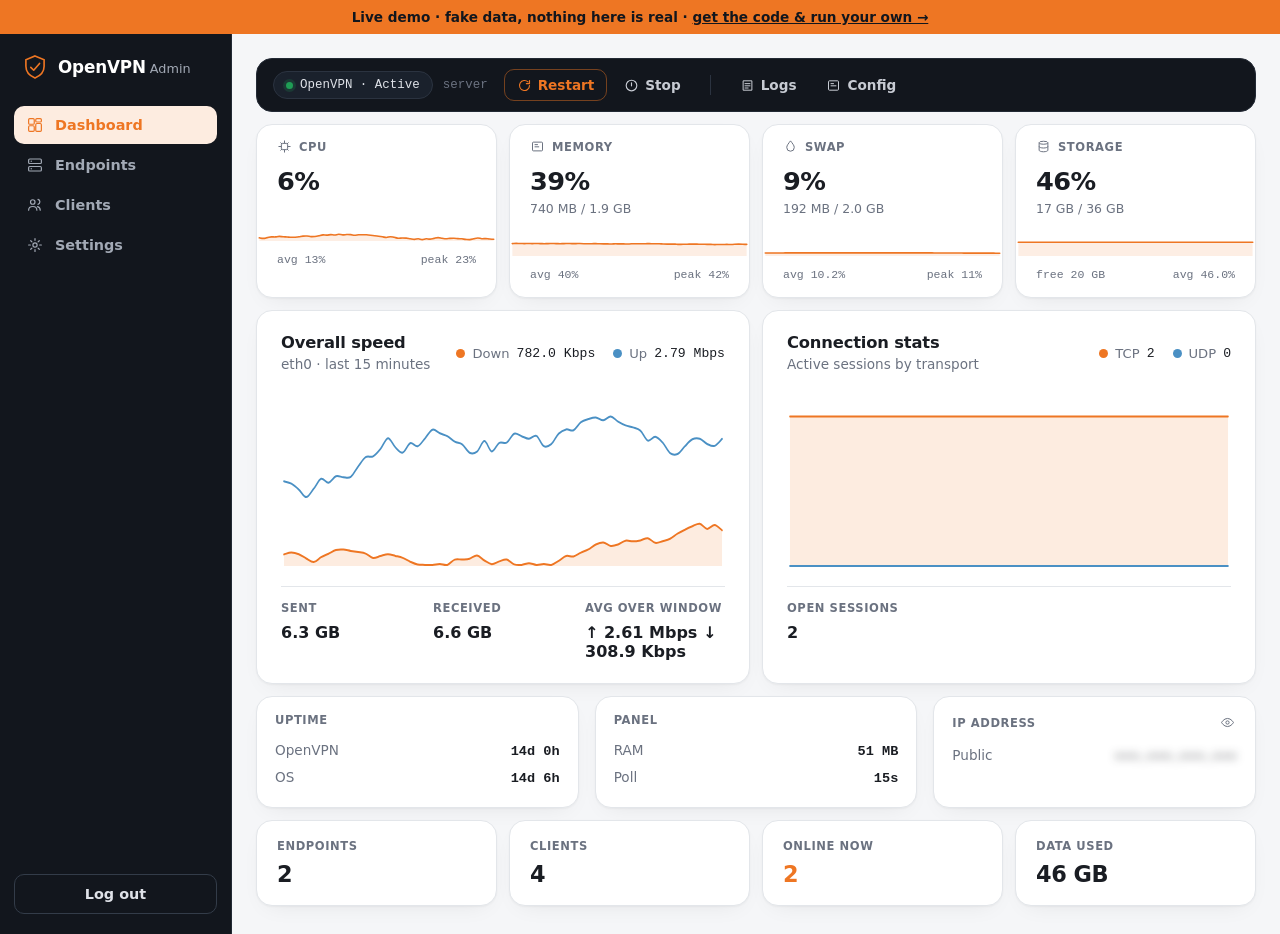
==== docs/demo/index.html @ b79c3db5 "Add Docker one-command install and a live GitHub Pages demo" ====
<!doctype html>
<html lang="en">
<head>
<meta charset="utf-8">
<meta name="viewport" content="width=device-width, initial-scale=1">
<title>OpenVPN Admin — Live Demo</title>
<link rel="icon" type="image/svg+xml" href="data:image/svg+xml,%3Csvg xmlns='http://www.w3.org/2000/svg' viewBox='0 0 40 40'%3E%3Crect width='40' height='40' rx='8' fill='%2312161d'/%3E%3Cpath d='M20 4 L33 9.5 V19 C33 27 27.5 32.8 20 36 C12.5 32.8 7 27 7 19 V9.5 Z' fill='%23ee7623'/%3E%3Cpath d='M14 20.5 L18.3 25 L27 14.5' stroke='%2312161d' stroke-width='3' stroke-linecap='round' stroke-linejoin='round' fill='none'/%3E%3C/svg%3E">
<link rel="stylesheet" href="styles.css">
<style>
  .demo-banner {
    background: #ee7623; color: #12161d; font-weight: 600; font-size: 0.85rem;
    text-align: center; padding: 9px 16px;
    font-family: ui-sans-serif, system-ui, -apple-system, "Segoe UI", Roboto, sans-serif;
  }
  .demo-banner a { color: #12161d; text-decoration: underline; }
</style>
</head>
<body>

<div class="demo-banner">
  Live demo &middot; fake data, nothing here is real &middot;
  <a href="https://github.com/CodeScaffold/openvpn-dashboard" target="_blank" rel="noopener">get the code &amp; run your own &rarr;</a>
</div>

<!-- ================= LOGIN VIEW ================= -->
<main id="login-view" class="view">
  <form id="login-form" class="login-card" autocomplete="off">
    <div class="brand brand--stacked">
      <svg class="brand-mark" width="40" height="40" viewBox="0 0 40 40" fill="none" aria-hidden="true">
        <path d="M20 3 L34 9 V19 C34 27.5 28 33.8 20 37 C12 33.8 6 27.5 6 19 V9 Z" stroke="var(--ov-orange)" stroke-width="2.5" fill="none"/>
        <path d="M13.5 20.5 L18 25 L27 14.5" stroke="var(--ov-orange)" stroke-width="2.5" stroke-linecap="round" stroke-linejoin="round" fill="none"/>
      </svg>
      <div class="brand-text">
        <span class="brand-name">OpenVPN</span><span class="brand-suffix">Admin</span>
      </div>
    </div>

    <h1 class="login-title">Sign in</h1>
    <p class="login-sub">Sign in to manage your VPN</p>

    <label class="field">
      <span class="field-label">Password</span>
      <input id="login-password" type="password" name="password" required autocomplete="current-password" autofocus>
    </label>

    <button type="submit" class="btn btn--primary btn--block" id="login-submit">
      <span class="btn-label">Sign in</span>
      <span class="spinner" hidden aria-hidden="true"></span>
    </button>

    <p class="form-error" id="login-error" role="alert" aria-live="polite" hidden></p>
  </form>
</main>

<!-- ================= DASHBOARD VIEW ================= -->
<div id="dashboard-view" class="view app-shell" hidden>

  <aside class="sidebar">
    <div class="brand sidebar-brand">
      <svg class="brand-mark brand-mark--sm" width="26" height="26" viewBox="0 0 40 40" fill="none" aria-hidden="true">
        <path d="M20 3 L34 9 V19 C34 27.5 28 33.8 20 37 C12 33.8 6 27.5 6 19 V9 Z" stroke="var(--ov-orange)" stroke-width="2.5" fill="none"/>
        <path d="M13.5 20.5 L18 25 L27 14.5" stroke="var(--ov-orange)" stroke-width="2.5" stroke-linecap="round" stroke-linejoin="round" fill="none"/>
      </svg>
      <div class="brand-text">
        <span class="brand-name">OpenVPN</span><span class="brand-suffix">Admin</span>
      </div>
    </div>

    <nav class="nav" aria-label="Sections">
      <a class="nav-item" href="#dashboard" data-page="dashboard" aria-current="page">
        <svg width="18" height="18" viewBox="0 0 24 24" fill="none" aria-hidden="true"><rect x="3.5" y="3.5" width="7.5" height="7.5" rx="1.5" stroke="currentColor" stroke-width="1.6"/><rect x="13" y="3.5" width="7.5" height="4.5" rx="1.5" stroke="currentColor" stroke-width="1.6"/><rect x="13" y="10" width="7.5" height="10.5" rx="1.5" stroke="currentColor" stroke-width="1.6"/><rect x="3.5" y="13" width="7.5" height="7.5" rx="1.5" stroke="currentColor" stroke-width="1.6"/></svg>
        Dashboard
      </a>
      <a class="nav-item" href="#endpoints" data-page="endpoints">
        <svg width="18" height="18" viewBox="0 0 24 24" fill="none" aria-hidden="true"><rect x="3.5" y="4" width="17" height="6" rx="1.5" stroke="currentColor" stroke-width="1.6"/><rect x="3.5" y="14" width="17" height="6" rx="1.5" stroke="currentColor" stroke-width="1.6"/><circle cx="7" cy="7" r="0.9" fill="currentColor"/><circle cx="7" cy="17" r="0.9" fill="currentColor"/></svg>
        Endpoints
      </a>
      <a class="nav-item" href="#clients" data-page="clients">
        <svg width="18" height="18" viewBox="0 0 24 24" fill="none" aria-hidden="true"><circle cx="9" cy="8" r="3" stroke="currentColor" stroke-width="1.6"/><path d="M3.5 19c0-3 2.5-5 5.5-5s5.5 2 5.5 5" stroke="currentColor" stroke-width="1.6" stroke-linecap="round"/><path d="M16 4.5c1.4.4 2.5 1.7 2.5 3.3s-1.1 2.9-2.5 3.3M19 19c0-2.5-1.6-4.3-3.7-4.9" stroke="currentColor" stroke-width="1.6" stroke-linecap="round"/></svg>
        Clients
      </a>
      <a class="nav-item" href="#settings" data-page="settings">
        <svg width="18" height="18" viewBox="0 0 24 24" fill="none" aria-hidden="true"><circle cx="12" cy="12" r="2.8" stroke="currentColor" stroke-width="1.6"/><path d="M12 3.5v2.3M12 18.2v2.3M20.5 12h-2.3M5.8 12H3.5M17.7 6.3l-1.6 1.6M7.9 16.1l-1.6 1.6M17.7 17.7l-1.6-1.6M7.9 7.9 6.3 6.3" stroke="currentColor" stroke-width="1.6" stroke-linecap="round"/></svg>
        Settings
      </a>
    </nav>

    <button class="btn btn--ghost sidebar-logout" id="logout-btn" type="button">Log out</button>
  </aside>

  <main class="content">

    <!-- ---------- DASHBOARD PAGE ---------- -->
    <section class="page" id="page-dashboard">
      <div class="action-bar">
        <div class="action-bar-status">
          <span class="status-pill" id="ovpn-status-pill"><span class="status-dot" id="ovpn-status-dot" aria-hidden="true"></span><span id="ovpn-status-text">OpenVPN</span></span>
          <span class="action-bar-version">server</span>
        </div>
        <div class="action-bar-group">
          <button class="action-btn action-btn--primary" id="btn-restart">
            <svg width="15" height="15" viewBox="0 0 24 24" fill="none" aria-hidden="true"><path d="M20 12a8 8 0 1 1-2.34-5.66" stroke="currentColor" stroke-width="1.8" stroke-linecap="round"/><path d="M20 4v5h-5" stroke="currentColor" stroke-width="1.8" stroke-linecap="round" stroke-linejoin="round"/></svg>
            Restart
          </button>
          <button class="action-btn" id="btn-stop-start">
            <svg width="15" height="15" viewBox="0 0 24 24" fill="none" aria-hidden="true"><circle cx="12" cy="12" r="8.5" stroke="currentColor" stroke-width="1.8"/><path d="M12 7.5v5" stroke="currentColor" stroke-width="1.8" stroke-linecap="round"/></svg>
            <span id="btn-stop-start-label">Stop</span>
          </button>
        </div>
        <span class="action-bar-divider"></span>
        <div class="action-bar-group">
          <button class="action-btn" id="btn-logs">
            <svg width="15" height="15" viewBox="0 0 24 24" fill="none" aria-hidden="true"><path d="M5 4.5h14v15H5z" stroke="currentColor" stroke-width="1.6"/><path d="M8 9h8M8 12.5h8M8 16h5" stroke="currentColor" stroke-width="1.6" stroke-linecap="round"/></svg>
            Logs
          </button>
          <button class="action-btn" id="btn-config">
            <svg width="15" height="15" viewBox="0 0 24 24" fill="none" aria-hidden="true"><rect x="4" y="4.5" width="16" height="15" rx="1.5" stroke="currentColor" stroke-width="1.6"/><path d="M8 9h4M8 12.5h8" stroke="currentColor" stroke-width="1.6" stroke-linecap="round"/></svg>
            Config
          </button>
        </div>
      </div>

      <div class="health-banner" id="health-banner" hidden>
        <span class="health-mark" aria-hidden="true"></span>
        <span id="health-text"></span>
      </div>

      <div class="vital-grid">
        <div class="vital-tile">
          <div class="vital-head">
            <svg width="15" height="15" viewBox="0 0 24 24" fill="none" aria-hidden="true"><rect x="7" y="7" width="10" height="10" rx="1.5" stroke="currentColor" stroke-width="1.6"/><path d="M12 3v3M12 18v3M3 12h3M18 12h3M6 6l1.8 1.8M16.2 16.2 18 18M18 6l-1.8 1.8M7.8 16.2 6 18" stroke="currentColor" stroke-width="1.6" stroke-linecap="round"/></svg>
            <span class="vital-label">CPU</span>
          </div>
          <span class="vital-value" id="m-cpu">&mdash;</span>
          <span class="vital-detail" id="m-cpu-detail">&nbsp;</span>
          <div class="vital-spark" id="spark-cpu"></div>
          <div class="vital-foot"><span id="m-cpu-avg">avg &mdash;</span><span id="m-cpu-peak">peak &mdash;</span></div>
        </div>
        <div class="vital-tile">
          <div class="vital-head">
            <svg width="15" height="15" viewBox="0 0 24 24" fill="none" aria-hidden="true"><rect x="4" y="5" width="16" height="14" rx="1.5" stroke="currentColor" stroke-width="1.6"/><path d="M8 9h4M8 12.5h6" stroke="currentColor" stroke-width="1.6" stroke-linecap="round"/></svg>
            <span class="vital-label">Memory</span>
          </div>
          <span class="vital-value" id="m-mem">&mdash;</span>
          <span class="vital-detail" id="m-mem-detail">&nbsp;</span>
          <div class="vital-spark" id="spark-mem"></div>
          <div class="vital-foot"><span id="m-mem-avg">avg &mdash;</span><span id="m-mem-peak">peak &mdash;</span></div>
        </div>
        <div class="vital-tile">
          <div class="vital-head">
            <svg width="15" height="15" viewBox="0 0 24 24" fill="none" aria-hidden="true"><path d="M12 3c3 4 6 7.2 6 10.5A6 6 0 1 1 6 13.5C6 10.2 9 7 12 3Z" stroke="currentColor" stroke-width="1.6"/></svg>
            <span class="vital-label">Swap</span>
          </div>
          <span class="vital-value" id="m-swap">&mdash;</span>
          <span class="vital-detail" id="m-swap-detail">&nbsp;</span>
          <div class="vital-spark" id="spark-swap"></div>
          <div class="vital-foot"><span id="m-swap-avg">avg &mdash;</span><span id="m-swap-peak">peak &mdash;</span></div>
        </div>
        <div class="vital-tile">
          <div class="vital-head">
            <svg width="15" height="15" viewBox="0 0 24 24" fill="none" aria-hidden="true"><ellipse cx="12" cy="6" rx="7" ry="2.4" stroke="currentColor" stroke-width="1.6"/><path d="M5 6v12c0 1.3 3.1 2.4 7 2.4s7-1.1 7-2.4V6" stroke="currentColor" stroke-width="1.6"/><path d="M5 12c0 1.3 3.1 2.4 7 2.4s7-1.1 7-2.4" stroke="currentColor" stroke-width="1.6"/></svg>
            <span class="vital-label">Storage</span>
          </div>
          <span class="vital-value" id="m-disk">&mdash;</span>
          <span class="vital-detail" id="m-disk-detail">&nbsp;</span>
          <div class="vital-spark" id="spark-disk"></div>
          <div class="vital-foot"><span id="m-disk-free">free &mdash;</span><span id="m-disk-avg">avg &mdash;</span></div>
        </div>
      </div>

      <div class="chart-row">
        <section class="panel">
          <div class="panel-head panel-head--row">
            <div>
              <h2>Overall speed</h2>
              <p class="panel-sub">eth0 &middot; last 15 minutes</p>
            </div>
            <div class="chart-legend">
              <span class="legend-item"><span class="legend-swatch legend-swatch--rx"></span>Down <b id="chart-rx-now">&mdash;</b></span>
              <span class="legend-item"><span class="legend-swatch legend-swatch--tx"></span>Up <b id="chart-tx-now">&mdash;</b></span>
            </div>
          </div>
          <div id="throughput-chart" class="chart"></div>
          <div class="chart-foot">
            <div><span class="tile-label">Sent</span><b id="foot-sent">&mdash;</b></div>
            <div><span class="tile-label">Received</span><b id="foot-received">&mdash;</b></div>
            <div><span class="tile-label">Avg over window</span><b id="foot-avg-speed">&mdash;</b></div>
          </div>
        </section>

        <section class="panel">
          <div class="panel-head panel-head--row">
            <div>
              <h2>Connection stats</h2>
              <p class="panel-sub">Active sessions by transport</p>
            </div>
            <div class="chart-legend">
              <span class="legend-item"><span class="legend-swatch legend-swatch--rx"></span>TCP <b id="chart-tcp-now">&mdash;</b></span>
              <span class="legend-item"><span class="legend-swatch legend-swatch--tx"></span>UDP <b id="chart-udp-now">&mdash;</b></span>
            </div>
          </div>
          <div id="connections-chart" class="chart"></div>
          <div class="chart-foot chart-foot--single">
            <div><span class="tile-label">Open sessions</span><b id="foot-open-sessions">&mdash;</b></div>
          </div>
        </section>
      </div>

      <div class="info-strip">
        <div class="info-block">
          <span class="tile-label">Uptime</span>
          <div class="info-row"><span>OpenVPN</span><b id="info-ovpn-uptime">&mdash;</b></div>
          <div class="info-row"><span>OS</span><b id="info-os-uptime">&mdash;</b></div>
        </div>
        <div class="info-block">
          <span class="tile-label">Panel</span>
          <div class="info-row"><span>RAM</span><b id="info-panel-ram">&mdash;</b></div>
          <div class="info-row"><span>Poll</span><b>15s</b></div>
        </div>
        <div class="info-block">
          <span class="tile-label">
            IP address
            <button class="icon-toggle" id="ip-toggle" type="button" aria-label="Show/hide IP address">
              <svg width="15" height="15" viewBox="0 0 24 24" fill="none" aria-hidden="true"><path d="M2.5 12S6 5.5 12 5.5 21.5 12 21.5 12 18 18.5 12 18.5 2.5 12 2.5 12Z" stroke="currentColor" stroke-width="1.6"/><circle cx="12" cy="12" r="2.6" stroke="currentColor" stroke-width="1.6"/></svg>
            </button>
          </span>
          <div class="info-row"><span>Public</span><b id="info-ip" class="ip-blur">&bull;&bull;&bull;.&bull;&bull;&bull;.&bull;&bull;&bull;.&bull;&bull;&bull;</b></div>
        </div>
      </div>

      <div class="tile-grid tile-grid--stats">
        <div class="tile tile--stat">
          <span class="tile-label">Endpoints</span>
          <span class="tile-value" id="stat-endpoints">&mdash;</span>
        </div>
        <div class="tile tile--stat">
          <span class="tile-label">Clients</span>
          <span class="tile-value" id="stat-clients">&mdash;</span>
        </div>
        <div class="tile tile--stat">
          <span class="tile-label">Online now</span>
          <span class="tile-value stat-value--accent" id="stat-online">&mdash;</span>
        </div>
        <div class="tile tile--stat">
          <span class="tile-label">Data used</span>
          <span class="tile-value" id="stat-data">&mdash;</span>
        </div>
      </div>
    </section>

    <!-- ---------- ENDPOINTS PAGE ---------- -->
    <section class="page" id="page-endpoints" hidden>
      <div class="page-head">
        <h1>Endpoints</h1>
        <button class="btn btn--primary" id="open-create-endpoint">+ Create endpoint</button>
      </div>
      <p class="page-sub">Each endpoint is its own independent OpenVPN listener with its own port, protocol, and cipher &mdash; add one on port 443/TCP to blend in as ordinary HTTPS, or spread clients across a few for redundancy. Every client can connect through any endpoint you create.</p>

      <div class="card-grid" id="endpoints-grid"></div>
    </section>

    <!-- ---------- CLIENTS PAGE ---------- -->
    <section class="page" id="page-clients" hidden>
      <div class="page-head">
        <h1>Clients</h1>
        <button class="btn btn--primary" id="open-create-client">+ Create client</button>
      </div>
      <p class="page-sub">Each client is a separate certificate someone can install on a device. Set a connection cap, data quota, or bandwidth limit per person, and download a ready-to-import <code>.ovpn</code> profile the moment they're created.</p>

      <section class="panel">
        <div class="table-wrap">
          <table class="table" id="clients-table">
            <thead>
              <tr>
                <th scope="col">Name</th>
                <th scope="col">Status</th>
                <th scope="col">Created</th>
                <th scope="col">Expires</th>
                <th scope="col">Limits</th>
                <th scope="col" class="col-actions">Actions</th>
              </tr>
            </thead>
            <tbody id="clients-tbody"></tbody>
          </table>
          <div class="empty-state" id="clients-empty" hidden>
            <svg width="30" height="30" viewBox="0 0 24 24" fill="none" aria-hidden="true">
              <circle cx="9" cy="8" r="3" stroke="currentColor" stroke-width="1.6"/>
              <path d="M3.5 19c0-3 2.5-5 5.5-5s5.5 2 5.5 5" stroke="currentColor" stroke-width="1.6" stroke-linecap="round"/>
              <path d="M16 4.5c1.4.4 2.5 1.7 2.5 3.3s-1.1 2.9-2.5 3.3M19 19c0-2.5-1.6-4.3-3.7-4.9" stroke="currentColor" stroke-width="1.6" stroke-linecap="round"/>
            </svg>
            <span>No clients yet.</span>
          </div>
        </div>
      </section>
    </section>

    <!-- ---------- SETTINGS PAGE ---------- -->
    <section class="page" id="page-settings" hidden>
      <div class="page-head"><h1>Settings</h1></div>
      <p class="page-sub">Single shared admin account &middot; no per-user login</p>

      <div class="settings-tabs" role="tablist">
        <button class="settings-tab" data-tab="account" aria-current="page">Account</button>
        <button class="settings-tab" data-tab="security">Security</button>
        <button class="settings-tab" data-tab="notifications">Notifications</button>
        <button class="settings-tab" data-tab="clients">Clients</button>
        <button class="settings-tab" data-tab="backup">Backup</button>
        <button class="settings-tab" data-tab="advanced">Advanced</button>
      </div>

      <div class="settings-panel" id="settings-panel-account">
        <section class="panel">
          <div class="panel-head panel-head--row">
            <h2>Admin password</h2>
            <span class="panel-meta">Signs out every other session</span>
          </div>
          <form id="password-form">
            <label class="field">
              <span class="field-label">Current password</span>
              <input id="pw-current" type="password" required autocomplete="current-password">
            </label>
            <label class="field">
              <span class="field-label">New password (min. 8 characters)</span>
              <input id="pw-new" type="password" required minlength="8" autocomplete="new-password">
            </label>
            <button type="submit" class="btn btn--primary" id="password-submit">
              <span class="btn-label">Update password</span>
              <span class="spinner" hidden aria-hidden="true"></span>
            </button>
            <p class="form-error" id="password-error" role="alert" aria-live="polite" hidden></p>
          </form>
        </section>
      </div>

      <div class="settings-panel" id="settings-panel-security" hidden>
        <section class="panel">
          <div class="panel-head panel-head--row">
            <h2>Idle timeout &amp; lockout</h2>
            <span class="panel-meta">Applies to the login form</span>
          </div>
          <form id="security-form">
            <label class="field">
              <span class="field-label">Idle session timeout (minutes) &mdash; 0 = never</span>
              <input id="sec-timeout" type="number" min="0" max="10080" value="0">
            </label>
            <div class="field-row">
              <label class="field">
                <span class="field-label">Lockout after (attempts)</span>
                <input id="sec-lockout-attempts" type="number" min="2" max="20" value="5">
              </label>
              <label class="field">
                <span class="field-label">Lockout for (seconds)</span>
                <input id="sec-lockout-seconds" type="number" min="30" max="86400" value="300">
              </label>
            </div>
            <button type="submit" class="btn btn--primary" id="security-submit">
              <span class="btn-label">Save</span>
              <span class="spinner" hidden aria-hidden="true"></span>
            </button>
            <p class="form-error" id="security-error" role="alert" aria-live="polite" hidden></p>
          </form>
        </section>

        <section class="panel">
          <div class="panel-head panel-head--row">
            <h2>Where you're signed in</h2>
            <span class="panel-meta">Same admin password, other browsers</span>
          </div>
          <p class="panel-sub" style="margin-bottom:14px">This tab keeps its session. Every other browser or device currently signed in with this password is immediately signed out.</p>
          <button type="button" class="btn btn--ghost" id="logout-others-btn">
            <span class="btn-label">Sign out everywhere else</span>
            <span class="spinner" hidden aria-hidden="true"></span>
          </button>
        </section>
      </div>

      <div class="settings-panel" id="settings-panel-notifications" hidden>
        <section class="panel">
          <div class="panel-head panel-head--row">
            <h2>Notifications</h2>
            <span class="panel-meta">Quota hits, connection kills, endpoint up/down, restarts</span>
          </div>
          <form id="notify-form">
            <label class="switch-row">
              <span class="field-label">Generic webhook</span>
              <span class="switch"><input id="notify-webhook-enabled" type="checkbox"><span class="switch-track"></span></span>
            </label>
            <label class="field">
              <span class="field-label">Webhook URL</span>
              <input id="notify-webhook-url" type="text" placeholder="https://example.com/hook">
            </label>
            <label class="switch-row">
              <span class="field-label">Telegram bot</span>
              <span class="switch"><input id="notify-telegram-enabled" type="checkbox"><span class="switch-track"></span></span>
            </label>
            <div class="field-row">
              <label class="field">
                <span class="field-label">Bot token</span>
                <input id="notify-telegram-token" type="text" placeholder="123456:AA...">
              </label>
              <label class="field">
                <span class="field-label">Chat ID</span>
                <input id="notify-telegram-chat" type="text" placeholder="123456789">
              </label>
            </div>
            <div class="dialog-actions" style="justify-content:flex-start">
              <button type="submit" class="btn btn--primary" id="notify-submit">
                <span class="btn-label">Save</span>
                <span class="spinner" hidden aria-hidden="true"></span>
              </button>
              <button type="button" class="btn btn--ghost" id="notify-test">
                <span class="btn-label">Send test</span>
                <span class="spinner" hidden aria-hidden="true"></span>
              </button>
            </div>
            <p class="form-error" id="notify-error" role="alert" aria-live="polite" hidden></p>
          </form>
        </section>
      </div>

      <div class="settings-panel" id="settings-panel-clients" hidden>
        <section class="panel">
          <div class="panel-head panel-head--row">
            <h2>New-client defaults</h2>
            <span class="panel-meta">Pre-fills the "New client" form only</span>
          </div>
          <form id="defaults-form">
            <label class="field">
              <span class="field-label">Max simultaneous connections</span>
              <input id="def-max-conn" type="number" min="1" max="10" value="1" required>
            </label>
            <label class="field">
              <span class="field-label">Data quota (GB) &mdash; blank = unlimited</span>
              <input id="def-quota" type="number" min="0.1" step="0.1" placeholder="unlimited">
            </label>
            <label class="field">
              <span class="field-label">Bandwidth cap (Mbps) &mdash; blank = unlimited</span>
              <input id="def-bandwidth" type="number" min="0.1" step="0.1" placeholder="unlimited">
            </label>
            <label class="field">
              <span class="field-label">Certificate validity</span>
              <select id="def-validity-preset">
                <option value="30">1 month</option>
                <option value="90">3 months</option>
                <option value="180">6 months</option>
                <option value="365" selected>1 year</option>
                <option value="730">2 years</option>
                <option value="1825">5 years</option>
                <option value="custom">Until specific date&hellip;</option>
              </select>
            </label>
            <label class="field" id="def-validity-until-wrap" hidden>
              <span class="field-label">Expires on</span>
              <input id="def-validity-until" type="date">
            </label>
            <button type="submit" class="btn btn--primary" id="defaults-submit">
              <span class="btn-label">Save</span>
              <span class="spinner" hidden aria-hidden="true"></span>
            </button>
            <p class="form-error" id="defaults-error" role="alert" aria-live="polite" hidden></p>
          </form>
        </section>
      </div>

      <div class="settings-panel" id="settings-panel-backup" hidden>
        <section class="panel">
          <div class="panel-head panel-head--row">
            <h2>Download backup</h2>
            <span class="panel-meta">Contains your CA private key</span>
          </div>
          <p class="panel-sub" style="margin-bottom:14px">A single <code>.tar.gz</code>: PKI, endpoint configs, client database, and admin settings. Store it like a root credential.</p>
          <a class="btn btn--ghost" id="backup-download" href="/api/backup" download>
            <span class="btn-label">Download backup (.tar.gz)</span>
          </a>
        </section>

        <section class="panel">
          <div class="panel-head panel-head--row">
            <h2>Restore from backup</h2>
            <span class="panel-meta">Auto-snapshots the current state first</span>
          </div>
          <label class="field">
            <span class="field-label">Backup file</span>
            <input id="restore-file" type="file" accept=".tar.gz,.tgz">
          </label>
          <button type="button" class="btn btn--danger" id="restore-open">Restore&hellip;</button>
        </section>
      </div>

      <div class="settings-panel" id="settings-panel-advanced" hidden>
        <section class="panel">
          <div class="panel-head panel-head--row">
            <h2>Metrics retention</h2>
            <span class="panel-meta">~15s per sample</span>
          </div>
          <form id="retention-form">
            <label class="field">
              <span class="field-label">History length (samples)</span>
              <input id="retention-points" type="number" min="20" max="1440" value="60" required>
            </label>
            <button type="submit" class="btn btn--primary" id="retention-submit">
              <span class="btn-label">Save</span>
              <span class="spinner" hidden aria-hidden="true"></span>
            </button>
            <p class="form-error" id="retention-error" role="alert" aria-live="polite" hidden></p>
          </form>
        </section>

        <section class="panel">
          <div class="panel-head panel-head--row">
            <h2>About</h2>
          </div>
          <p class="limits-usage">
            OpenVPN Admin <span id="panel-version" class="mono-inline"></span><br>
            <a id="panel-repo-link" href="#" target="_blank" rel="noopener">Source on GitHub</a>
          </p>
        </section>
      </div>
    </section>

  </main>
</div>

<!-- Create endpoint -->
<dialog id="endpoint-dialog" class="dialog">
  <form method="dialog" class="dialog-card" id="endpoint-form">
    <h2>New endpoint</h2>
    <label class="field">
      <span class="field-label">Name</span>
      <input id="ep-name" type="text" placeholder="e.g. tcp-443" pattern="[a-z0-9-]{1,24}" title="Lowercase letters, numbers, dashes only" required>
    </label>
    <div class="field-row">
      <label class="field">
        <span class="field-label">Protocol</span>
        <select id="ep-protocol"><option value="udp">UDP</option><option value="tcp">TCP</option></select>
      </label>
      <label class="field">
        <span class="field-label">Port</span>
        <input id="ep-port" type="number" min="1" max="65535" value="1194" required>
      </label>
    </div>
    <label class="field">
      <span class="field-label">Cipher</span>
      <select id="ep-cipher">
        <option value="AES-128-GCM">AES-128-GCM</option>
        <option value="AES-256-GCM">AES-256-GCM</option>
        <option value="CHACHA20-POLY1305">CHACHA20-POLY1305</option>
      </select>
    </label>
    <div class="field-row">
      <label class="field">
        <span class="field-label">DNS 1</span>
        <input id="ep-dns1" type="text" value="1.1.1.1">
      </label>
      <label class="field">
        <span class="field-label">DNS 2</span>
        <input id="ep-dns2" type="text" value="1.0.0.1">
      </label>
    </div>
    <p class="form-error" id="endpoint-error" role="alert" aria-live="polite" hidden></p>
    <div class="dialog-actions">
      <button type="button" class="btn btn--ghost" id="endpoint-cancel">Cancel</button>
      <button type="submit" class="btn btn--primary" id="endpoint-submit">
        <span class="btn-label">Create &amp; start</span>
        <span class="spinner" hidden aria-hidden="true"></span>
      </button>
    </div>
  </form>
</dialog>

<!-- Delete endpoint confirmation -->
<dialog id="endpoint-delete-dialog" class="dialog">
  <form method="dialog" class="dialog-card">
    <h2>Delete <span id="endpoint-delete-target"></span>?</h2>
    <p class="dialog-body">Anyone currently connected through it will be dropped. This can't be undone.</p>
    <div class="dialog-actions">
      <button type="button" class="btn btn--ghost" id="endpoint-delete-cancel">Cancel</button>
      <button type="button" class="btn btn--danger" id="endpoint-delete-confirm">Delete</button>
    </div>
  </form>
</dialog>

<!-- Create client -->
<dialog id="client-dialog" class="dialog">
  <form method="dialog" class="dialog-card dialog-card--wide" id="client-form">
    <h2>New client</h2>
    <label class="field">
      <span class="field-label">Name</span>
      <input id="new-client-name" type="text" placeholder="e.g. arash-phone" pattern="[A-Za-z0-9_\-]{1,32}" title="Letters, numbers, - and _ only" required>
    </label>
    <label class="field">
      <span class="field-label">Max simultaneous connections</span>
      <input id="new-client-max-conn" type="number" min="1" max="10" value="1" required>
    </label>
    <label class="field">
      <span class="field-label">Data quota (GB) &mdash; blank = unlimited</span>
      <input id="new-client-quota" type="number" min="0.1" step="0.1" placeholder="unlimited">
    </label>
    <label class="field">
      <span class="field-label">Bandwidth cap (Mbps) &mdash; blank = unlimited</span>
      <input id="new-client-bandwidth" type="number" min="0.1" step="0.1" placeholder="unlimited">
    </label>
    <label class="field">
      <span class="field-label">Certificate validity</span>
      <select id="new-client-validity-preset">
        <option value="30">1 month</option>
        <option value="90">3 months</option>
        <option value="180">6 months</option>
        <option value="365" selected>1 year</option>
        <option value="730">2 years</option>
        <option value="1825">5 years</option>
        <option value="custom">Until specific date&hellip;</option>
      </select>
    </label>
    <label class="field" id="new-client-validity-until-wrap" hidden>
      <span class="field-label">Expires on</span>
      <input id="new-client-validity-until" type="date">
    </label>
    <p class="form-error" id="client-error" role="alert" aria-live="polite" hidden></p>
    <div class="dialog-actions">
      <button type="button" class="btn btn--ghost" id="client-cancel">Cancel</button>
      <button type="submit" class="btn btn--primary" id="client-submit">
        <span class="btn-label">Create &amp; download config</span>
        <span class="spinner" hidden aria-hidden="true"></span>
      </button>
    </div>
  </form>
</dialog>

<!-- Revoke confirmation -->
<dialog id="revoke-dialog" class="dialog">
  <form method="dialog" class="dialog-card">
    <h2>Revoke <span id="revoke-target"></span>?</h2>
    <p class="dialog-body">This immediately invalidates their <code>.ovpn</code> profile. This can't be undone.</p>
    <div class="dialog-actions">
      <button type="button" class="btn btn--ghost" id="revoke-cancel">Cancel</button>
      <button type="button" class="btn btn--danger" id="revoke-confirm">
        <span class="btn-label">Revoke</span>
        <span class="spinner" hidden aria-hidden="true"></span>
      </button>
    </div>
  </form>
</dialog>

<!-- Limits editor -->
<dialog id="limits-dialog" class="dialog">
  <form method="dialog" class="dialog-card dialog-card--wide" id="limits-form">
    <h2>Limits for <span id="limits-target"></span></h2>
    <label class="field">
      <span class="field-label">Max simultaneous connections</span>
      <input id="limits-max-connections" type="number" min="1" max="10" value="1" required>
    </label>
    <label class="field">
      <span class="field-label">Data quota (GB) &mdash; blank = unlimited</span>
      <input id="limits-quota" type="number" min="0.1" step="0.1" placeholder="unlimited">
    </label>
    <label class="field">
      <span class="field-label">Bandwidth cap (Mbps) &mdash; blank = unlimited</span>
      <input id="limits-bandwidth" type="number" min="0.1" step="0.1" placeholder="unlimited">
    </label>
    <p class="limits-usage" id="limits-usage"></p>
    <p class="form-error" id="limits-error" role="alert" aria-live="polite" hidden></p>

    <div class="panel-divider"></div>
    <p class="limits-usage" id="limits-expiry"></p>
    <label class="field">
      <span class="field-label">Renew for</span>
      <select id="limits-validity-preset">
        <option value="30">1 month</option>
        <option value="90">3 months</option>
        <option value="180">6 months</option>
        <option value="365" selected>1 year</option>
        <option value="730">2 years</option>
        <option value="1825">5 years</option>
        <option value="custom">Until specific date&hellip;</option>
      </select>
    </label>
    <label class="field" id="limits-validity-until-wrap" hidden>
      <span class="field-label">Expires on</span>
      <input id="limits-validity-until" type="date">
    </label>
    <button type="button" class="btn btn--ghost btn--block" id="limits-renew">
      <span class="btn-label">Renew certificate</span>
      <span class="spinner" hidden aria-hidden="true"></span>
    </button>
    <p class="panel-sub" style="margin:8px 0 0">Renewing replaces the certificate &mdash; the client's current <code>.ovpn</code> file stops working immediately. Download a fresh one afterward.</p>
    <p class="form-error" id="limits-renew-error" role="alert" aria-live="polite" hidden></p>

    <div class="dialog-actions dialog-actions--split">
      <button type="button" class="btn btn--ghost" id="limits-reset-usage">Reset usage &amp; re-enable</button>
      <div class="dialog-actions">
        <button type="button" class="btn btn--ghost" id="limits-cancel">Cancel</button>
        <button type="submit" class="btn btn--primary" id="limits-submit">
          <span class="btn-label">Save</span>
          <span class="spinner" hidden aria-hidden="true"></span>
        </button>
      </div>
    </div>
  </form>
</dialog>

<!-- Download endpoint picker -->
<dialog id="download-dialog" class="dialog">
  <div class="dialog-card">
    <h2>Download config for <span id="download-target"></span></h2>
    <p class="dialog-body">Pick which endpoint this profile should connect through.</p>
    <div id="download-endpoint-list" class="download-list"></div>
    <div class="dialog-actions">
      <button type="button" class="btn btn--ghost" id="download-cancel">Cancel</button>
    </div>
  </div>
</dialog>

<!-- Logs viewer -->
<dialog id="logs-dialog" class="dialog">
  <div class="dialog-card dialog-card--xwide">
    <h2>OpenVPN logs <span class="dialog-sub">server &middot; last 200 lines</span></h2>
    <pre class="log-view" id="logs-content">Loading&hellip;</pre>
    <div class="dialog-actions">
      <button type="button" class="btn btn--ghost" id="logs-refresh">Refresh</button>
      <button type="button" class="btn btn--primary" id="logs-close">Close</button>
    </div>
  </div>
</dialog>

<!-- Config viewer -->
<dialog id="config-dialog" class="dialog">
  <div class="dialog-card dialog-card--xwide">
    <h2>server.conf <span class="dialog-sub">read-only</span></h2>
    <pre class="log-view" id="config-content">Loading&hellip;</pre>
    <div class="dialog-actions">
      <button type="button" class="btn btn--primary" id="config-close">Close</button>
    </div>
  </div>
</dialog>

<!-- Restore confirmation -->
<dialog id="restore-dialog" class="dialog">
  <form method="dialog" class="dialog-card" id="restore-form">
    <h2>Restore from backup?</h2>
    <p class="dialog-body">This overwrites the live PKI, endpoint configs, client database and admin settings, then restarts the panel. A safety snapshot of the current state is taken automatically first. Type <strong>RESTORE</strong> to confirm.</p>
    <label class="field">
      <span class="field-label">Confirmation</span>
      <input id="restore-confirm-text" type="text" autocomplete="off" required>
    </label>
    <p class="form-error" id="restore-error" role="alert" aria-live="polite" hidden></p>
    <div class="dialog-actions">
      <button type="button" class="btn btn--ghost" id="restore-cancel">Cancel</button>
      <button type="submit" class="btn btn--danger" id="restore-submit">
        <span class="btn-label">Restore &amp; restart</span>
        <span class="spinner" hidden aria-hidden="true"></span>
      </button>
    </div>
  </form>
</dialog>

<div class="toast" id="toast" role="status" aria-live="polite" hidden></div>

<script src="demo-data.js"></script>
<script src="app.js"></script>
</body>
</html>
---- docs/demo/styles.css ----
/* ============ Tokens ============ */
:root {
  --ov-orange: #ee7623;
  --ov-orange-hover: #d6661a;
  --ov-orange-tint: #fdece0;
  --ov-navy: #12161d;
  --ov-navy-2: #1a212c;

  --surface: #f5f6f8;
  --surface-card: #ffffff;
  --border: #e3e6ea;
  --text: #1a1d23;
  --text-muted: #6b7280;
  --danger: #d0402b;
  --danger-hover: #b6351f;
  --success: #1f9d55;

  --radius-sm: 10px;
  --radius-md: 14px;
  --radius-lg: 16px;
  --shadow-card: 0 1px 2px rgba(16, 20, 26, 0.04), 0 8px 24px -12px rgba(16, 20, 26, 0.10);
  --shadow-pop: 0 12px 32px -8px rgba(16, 20, 26, 0.28);
  --shadow-card-hover: 0 2px 4px rgba(16, 20, 26, 0.06), 0 14px 32px -12px rgba(16, 20, 26, 0.16);

  --font: ui-sans-serif, system-ui, -apple-system, "Segoe UI", Roboto, "Helvetica Neue", Arial, sans-serif;
  --mono: ui-monospace, "SF Mono", "Cascadia Code", Consolas, monospace;

  --ease-emph: cubic-bezier(0.2, 0, 0, 1);
}

@media (prefers-color-scheme: dark) {
  :root {
    --surface: #0a0c10;
    --surface-card: #12151b;
    --border: rgba(255, 255, 255, 0.04);
    --text: #e7e9ed;
    --text-muted: #8b93a1;
    --ov-orange-tint: rgba(238, 118, 35, 0.14);
    --shadow-card: 0 1px 2px rgba(0, 0, 0, 0.6), inset 0 1px 0 rgba(255, 255, 255, 0.024);
    --shadow-card-hover: 0 4px 10px rgba(0, 0, 0, 0.5), inset 0 1px 0 rgba(255, 255, 255, 0.04);
  }
}

* { box-sizing: border-box; }
html, body { height: 100%; }
body {
  margin: 0;
  font-family: var(--font);
  background: var(--surface);
  color: var(--text);
  -webkit-font-smoothing: antialiased;
}
h1, h2 { margin: 0; letter-spacing: -0.01em; }
code {
  font-family: var(--mono);
  background: var(--ov-orange-tint);
  color: var(--ov-orange-hover);
  padding: 0.1em 0.4em;
  border-radius: 4px;
  font-size: 0.9em;
}
.sr-only {
  position: absolute; width: 1px; height: 1px; padding: 0; margin: -1px;
  overflow: hidden; clip: rect(0,0,0,0); white-space: nowrap; border: 0;
}

@media (prefers-reduced-motion: reduce) {
  *, *::before, *::after { animation-duration: 0.001ms !important; transition-duration: 0.001ms !important; }
}

/* ============ Views ============ */
.view[hidden] { display: none !important; }

/* ============ Brand ============ */
.brand { display: flex; align-items: center; gap: 10px; }
.brand--stacked { flex-direction: column; gap: 12px; margin-bottom: 8px; }
.brand-mark { flex-shrink: 0; }
.brand-text { display: flex; align-items: baseline; gap: 4px; }
.brand--stacked .brand-text { flex-direction: column; align-items: center; gap: 0; }
.brand-name { font-weight: 700; font-size: 1.05rem; letter-spacing: -0.01em; }
.brand--stacked .brand-name { font-size: 1.25rem; }
.brand-suffix { font-size: 0.8rem; font-weight: 500; color: var(--text-muted); }

/* ============ Login ============ */
#login-view {
  min-height: 100vh;
  display: flex;
  align-items: center;
  justify-content: center;
  padding: 24px;
  background:
    radial-gradient(1200px 600px at 50% -10%, var(--ov-orange-tint), transparent 60%),
    var(--surface);
}
.login-card {
  width: 100%;
  max-width: 360px;
  background: var(--surface-card);
  border: 1px solid var(--border);
  border-radius: var(--radius-lg);
  box-shadow: var(--shadow-card);
  padding: 32px 28px 28px;
  display: flex;
  flex-direction: column;
  align-items: center;
  animation: rise 320ms var(--ease-emph);
}
@keyframes rise {
  from { opacity: 0; transform: translateY(8px); }
  to { opacity: 1; transform: translateY(0); }
}
.login-title { font-size: 1.15rem; margin-top: 4px; }
.login-sub { color: var(--text-muted); font-size: 0.82rem; margin: 4px 0 22px; font-family: var(--mono); }

/* ============ Fields ============ */
.field { display: flex; flex-direction: column; gap: 6px; width: 100%; margin-bottom: 18px; }
.field[hidden] { display: none; }
.field--inline { margin-bottom: 0; }
.field-row { display: grid; grid-template-columns: 1fr 1fr; gap: 14px; }
.field-label { font-size: 0.8rem; font-weight: 600; color: var(--text-muted); }
input[type="text"], input[type="password"], input[type="number"] {
  font: inherit;
  font-size: 0.95rem;
  padding: 10px 12px;
  border-radius: var(--radius-sm);
  border: 1px solid var(--border);
  background: var(--surface);
  color: var(--text);
  width: 100%;
  transition: border-color 150ms var(--ease-emph), box-shadow 150ms var(--ease-emph);
}
input::placeholder { color: var(--text-muted); }
input:focus-visible {
  outline: none;
  border-color: var(--ov-orange);
  box-shadow: 0 0 0 3px var(--ov-orange-tint);
}
select {
  font: inherit;
  font-size: 0.95rem;
  padding: 10px 12px;
  border-radius: var(--radius-sm);
  border: 1px solid var(--border);
  background: var(--surface);
  color: var(--text);
  width: 100%;
}
select:focus-visible {
  outline: none;
  border-color: var(--ov-orange);
  box-shadow: 0 0 0 3px var(--ov-orange-tint);
}

/* ============ Buttons ============ */
.btn {
  font: inherit;
  font-weight: 600;
  font-size: 0.9rem;
  border: 1px solid transparent;
  border-radius: var(--radius-sm);
  padding: 10px 16px;
  min-height: 40px;
  cursor: pointer;
  display: inline-flex;
  align-items: center;
  justify-content: center;
  gap: 8px;
  transition: background 150ms var(--ease-emph), border-color 150ms var(--ease-emph), transform 100ms var(--ease-emph);
  white-space: nowrap;
}
.btn:active { transform: translateY(1px); }
.btn:focus-visible { outline: 2px solid var(--ov-orange); outline-offset: 2px; }
.btn--block { width: 100%; }
.btn--primary { background: var(--ov-orange); color: #fff; }
.btn--primary:hover { background: var(--ov-orange-hover); }
.btn--primary:disabled { opacity: 0.6; cursor: not-allowed; }
.btn--ghost { background: transparent; border-color: var(--border); color: var(--text); }
.btn--ghost:hover { background: var(--surface); border-color: var(--text-muted); }
.btn--danger { background: transparent; border-color: var(--danger); color: var(--danger); }
.btn--danger:hover { background: var(--danger); color: #fff; }
.btn--icon { padding: 7px 10px; min-height: 32px; font-size: 0.82rem; }

.spinner {
  width: 14px; height: 14px;
  border: 2px solid rgba(255,255,255,0.4);
  border-top-color: #fff;
  border-radius: 50%;
  animation: spin 700ms linear infinite;
}
.btn--ghost .spinner { border-color: var(--border); border-top-color: var(--text); }
.btn--danger .spinner { border-color: color-mix(in srgb, var(--danger) 35%, transparent); border-top-color: var(--danger); }
@keyframes spin { to { transform: rotate(360deg); } }

.form-error {
  color: var(--danger);
  font-size: 0.85rem;
  margin-top: 14px;
  text-align: center;
}

/* ============ App shell ============ */
.app-shell { display: flex; min-height: 100vh; align-items: stretch; }

.sidebar {
  width: 232px;
  flex-shrink: 0;
  background: var(--ov-navy);
  border-right: 1px solid #232a35;
  display: flex;
  flex-direction: column;
  padding: 20px 14px;
  gap: 26px;
}
.sidebar-brand { padding: 0 8px; }
.sidebar-brand .brand-name, .sidebar-brand .brand-suffix { color: #fff; }
.sidebar-brand .brand-suffix { color: #a2a9b5; }

.nav { display: flex; flex-direction: column; gap: 2px; flex: 1; }
.nav-item {
  display: flex;
  align-items: center;
  gap: 11px;
  font: inherit;
  font-size: 0.9rem;
  font-weight: 600;
  color: #a2a9b5;
  background: transparent;
  border: none;
  border-radius: var(--radius-sm);
  padding: 10px 12px;
  cursor: pointer;
  text-align: left;
  text-decoration: none;
  transition: background 150ms var(--ease-emph), color 150ms var(--ease-emph);
}
.nav-item:visited { color: inherit; }
.nav-item svg { flex-shrink: 0; }
.nav-item:hover { background: var(--ov-navy-2); color: #fff; }
.nav-item[aria-current="page"] { background: var(--ov-orange-tint); color: var(--ov-orange); }
.nav-item[aria-current="page"] svg { color: var(--ov-orange); }
.nav-item:focus-visible { outline: 2px solid var(--ov-orange); outline-offset: 2px; }

.sidebar-logout { border-color: #333c49; color: #dfe2e8; }
.sidebar-logout:hover { background: var(--ov-navy-2); border-color: #4a5568; }

.content {
  flex: 1;
  min-width: 0;
  padding: 24px;
  display: flex;
  flex-direction: column;
}
.page { display: flex; flex-direction: column; gap: 12px; width: 100%; }
.page[hidden] { display: none !important; }
.page-head { display: flex; align-items: center; justify-content: space-between; gap: 16px; }
.page-head h1 { font-size: 1.4rem; }
.page-sub { color: var(--text-muted); font-size: 0.92rem; line-height: 1.5; margin: 0; max-width: 640px; }

.status-pill {
  display: inline-flex;
  align-items: center;
  gap: 7px;
  font-family: var(--mono);
  font-size: 0.78rem;
  color: var(--text-muted);
  background: var(--surface);
  border: 1px solid var(--border);
  padding: 6px 12px;
  border-radius: 999px;
}
.status-dot {
  width: 7px; height: 7px; border-radius: 50%;
  background: var(--success);
  box-shadow: 0 0 0 3px rgba(31, 157, 85, 0.2);
}
.status-dot--off { background: var(--text-muted); box-shadow: 0 0 0 3px color-mix(in srgb, var(--text-muted) 20%, transparent); }

/* ============ Action bar ============ */
.action-bar {
  display: flex;
  align-items: center;
  gap: 16px;
  background: var(--ov-navy);
  border: 1px solid #232a35;
  border-radius: var(--radius-lg);
  padding: 10px 16px;
  flex-wrap: wrap;
}
.action-bar-status { display: flex; align-items: center; gap: 10px; }
.action-bar .status-pill { background: var(--ov-navy-2); border-color: #2b3340; color: #dfe2e8; }
.action-bar-version { font-family: var(--mono); font-size: 0.78rem; color: #6b7280; }
.action-bar-group { display: flex; align-items: center; gap: 4px; }
.action-bar-divider { width: 1px; height: 20px; background: #2b3340; }
.action-btn {
  display: inline-flex;
  align-items: center;
  gap: 6px;
  font: inherit;
  font-size: 0.85rem;
  font-weight: 600;
  color: #c7cbd3;
  background: transparent;
  border: 1px solid transparent;
  border-radius: var(--radius-sm);
  padding: 7px 12px;
  cursor: pointer;
  transition: background 150ms var(--ease-emph), color 150ms var(--ease-emph), border-color 150ms var(--ease-emph);
}
.action-btn:hover { background: var(--ov-navy-2); color: #fff; }
.action-btn:focus-visible { outline: 2px solid var(--ov-orange); outline-offset: 2px; }
.action-btn--primary { color: var(--ov-orange); border-color: color-mix(in srgb, var(--ov-orange) 45%, transparent); }
.action-btn--primary:hover { background: var(--ov-orange-tint); border-color: var(--ov-orange); color: var(--ov-orange); }
.action-btn:disabled { opacity: 0.5; cursor: not-allowed; }
@media (max-width: 760px) {
  .action-btn span:not(.sr-only), .action-btn { font-size: 0.8rem; padding: 6px 9px; }
}

/* ============ Chart footer ============ */
.chart-foot {
  display: grid;
  grid-template-columns: repeat(3, minmax(0, 1fr));
  gap: 12px;
  margin-top: 16px;
  padding-top: 14px;
  border-top: 1px solid var(--border);
}
.chart-foot--single { grid-template-columns: 1fr; }
.chart-foot b { display: block; font-size: 1rem; font-weight: 700; margin-top: 4px; font-variant-numeric: proportional-nums; }

/* ============ Log / config viewer ============ */
.dialog-card.dialog-card--xwide { width: min(720px, 92vw); }
.dialog-sub { font-size: 0.78rem; font-weight: 500; color: var(--text-muted); margin-left: 8px; }
.log-view {
  background: var(--surface);
  border: 1px solid var(--border);
  border-radius: var(--radius-sm);
  padding: 14px 16px;
  font-family: var(--mono);
  font-size: 0.78rem;
  line-height: 1.6;
  color: var(--text);
  max-height: 60vh;
  overflow: auto;
  white-space: pre-wrap;
  word-break: break-word;
  margin: 0 0 18px;
}

/* ============ Stat / metric tiles ============ */
.tile-grid {
  display: grid;
  grid-template-columns: repeat(4, minmax(0, 1fr));
  gap: 12px;
}
.tile {
  background: var(--surface-card);
  border: 1px solid var(--border);
  border-radius: var(--radius-lg);
  box-shadow: var(--shadow-card);
  padding: 18px 20px;
  transition: box-shadow 200ms var(--ease-emph), transform 200ms var(--ease-emph);
}
.tile:hover { box-shadow: var(--shadow-card-hover); transform: translateY(-1px); }
.tile-label {
  display: block;
  font-size: 0.72rem;
  font-weight: 600;
  text-transform: uppercase;
  letter-spacing: 0.05em;
  color: var(--text-muted);
  margin-bottom: 8px;
}
.tile-value {
  display: block;
  font-size: 1.6rem;
  font-weight: 700;
  letter-spacing: -0.02em;
  font-variant-numeric: proportional-nums;
}
.tile-value--sm { font-size: 1.15rem; font-family: var(--mono); font-weight: 600; }
.stat-value--accent { color: var(--ov-orange); }
.tile-bar {
  margin-top: 12px;
  height: 5px;
  border-radius: 999px;
  background: var(--surface);
  border: 1px solid var(--border);
  overflow: hidden;
}
.tile-bar-fill {
  height: 100%;
  background: var(--ov-orange);
  border-radius: inherit;
  width: 0%;
  transition: width 400ms var(--ease-emph);
}
.tile--stat .tile-value { font-size: 1.4rem; }
@media (max-width: 820px) {
  .tile-grid { grid-template-columns: repeat(2, minmax(0, 1fr)); }
}

/* ============ Health banner ============ */
.health-banner {
  display: flex;
  align-items: center;
  gap: 9px;
  font-size: 0.85rem;
  font-weight: 600;
  padding: 10px 16px;
  border-radius: var(--radius-sm);
  background: color-mix(in srgb, var(--danger) 10%, transparent);
  color: var(--danger);
  border: 1px solid color-mix(in srgb, var(--danger) 30%, transparent);
}
.health-banner[data-level="warn"] {
  background: color-mix(in srgb, #d69e2e 12%, transparent);
  color: #b7791f;
  border-color: color-mix(in srgb, #d69e2e 35%, transparent);
}
.health-mark { width: 7px; height: 7px; border-radius: 50%; background: currentColor; flex-shrink: 0; }
.health-banner[hidden] { display: none; }

/* ============ Vital tiles (with sparklines) ============ */
.vital-grid {
  display: grid;
  grid-template-columns: repeat(4, minmax(0, 1fr));
  gap: 12px;
}
.vital-tile {
  background: var(--surface-card);
  border: 1px solid var(--border);
  border-radius: var(--radius-lg);
  box-shadow: var(--shadow-card);
  padding: 0;
}
.vital-head { display: flex; align-items: center; gap: 7px; color: var(--text-muted); padding: 14px 20px 0; }
.vital-label { font-size: 0.72rem; font-weight: 600; text-transform: uppercase; letter-spacing: 0.05em; }
.vital-value {
  display: block;
  font-size: 1.6rem;
  font-weight: 700;
  letter-spacing: -0.02em;
  font-variant-numeric: proportional-nums;
  padding: 12px 20px 0;
}
.vital-detail { display: block; font-size: 0.78rem; color: var(--text-muted); padding: 5px 20px 0; }
.vital-spark { width: 100%; height: 34px; margin-top: 8px; padding: 0; }
.vital-spark svg { display: block; width: 100%; height: 100%; overflow: visible; }
.vital-foot {
  display: flex;
  justify-content: space-between;
  font-size: 0.72rem;
  color: var(--text-muted);
  font-family: var(--mono);
  padding: 10px 20px 16px;
}
@media (max-width: 820px) {
  .vital-grid { grid-template-columns: repeat(2, minmax(0, 1fr)); }
}

/* ============ Chart row ============ */
.chart-row { display: grid; grid-template-columns: 1fr 1fr; gap: 12px; }
@media (max-width: 900px) {
  .chart-row { grid-template-columns: 1fr; }
}

/* ============ Info strip ============ */
.info-strip {
  display: grid;
  grid-template-columns: repeat(3, minmax(0, 1fr));
  gap: 16px;
}
.info-block {
  background: var(--surface-card);
  border: 1px solid var(--border);
  border-radius: var(--radius-lg);
  box-shadow: var(--shadow-card);
  padding: 16px 18px;
}
.info-block .tile-label { display: flex; align-items: center; justify-content: space-between; margin-bottom: 10px; }
.info-row {
  display: flex;
  justify-content: space-between;
  align-items: baseline;
  font-size: 0.85rem;
  padding: 5px 0;
}
.info-row span { color: var(--text-muted); }
.info-row b { font-weight: 600; font-family: var(--mono); font-size: 0.85rem; }
.icon-toggle {
  background: transparent;
  border: none;
  color: var(--text-muted);
  cursor: pointer;
  padding: 2px;
  display: inline-flex;
  border-radius: 4px;
}
.icon-toggle:hover { color: var(--text); }
.icon-toggle:focus-visible { outline: 2px solid var(--ov-orange); outline-offset: 2px; }
.ip-blur { filter: blur(5px); user-select: none; transition: filter 150ms var(--ease-emph); }
.ip-blur.ip-visible { filter: none; user-select: text; }
@media (max-width: 900px) {
  .info-strip { grid-template-columns: 1fr; }
}

/* ============ Panels ============ */
.panel {
  background: var(--surface-card);
  border: 1px solid var(--border);
  border-radius: var(--radius-lg);
  box-shadow: var(--shadow-card);
  padding: 22px 24px;
}
.panel--narrow { max-width: 440px; }
.panel-head { margin-bottom: 18px; }
.panel-head--row { display: flex; align-items: center; justify-content: space-between; gap: 16px; }
.panel-head h2 { font-size: 1.02rem; }
.panel-sub { color: var(--text-muted); font-size: 0.85rem; margin: 4px 0 0; }
.panel-divider { height: 1px; background: var(--border); margin: 18px 0; }
.panel-meta { color: var(--text-muted); font-size: 0.8rem; flex-shrink: 0; white-space: nowrap; }

/* ============ Settings: tabs ============ */
.settings-tabs {
  display: flex;
  gap: 4px;
  border-bottom: 1px solid var(--border);
  overflow-x: auto;
}
.settings-tab {
  font: inherit;
  font-size: 0.9rem;
  font-weight: 600;
  color: var(--text-muted);
  background: transparent;
  border: none;
  border-bottom: 2px solid transparent;
  padding: 10px 4px;
  margin-right: 20px;
  cursor: pointer;
  white-space: nowrap;
  transition: color 150ms var(--ease-emph), border-color 150ms var(--ease-emph);
}
.settings-tab:hover { color: var(--text); }
.settings-tab[aria-current="page"] { color: var(--text); border-bottom-color: var(--ov-orange); }
.settings-tab:focus-visible { outline: 2px solid var(--ov-orange); outline-offset: 2px; }
.settings-panel { display: flex; flex-direction: column; gap: 12px; max-width: 720px; }
.settings-panel[hidden] { display: none; }
.mono-inline { font-family: var(--mono); color: var(--text-muted); font-size: 0.85rem; }

.switch-row {
  display: flex;
  align-items: center;
  justify-content: space-between;
  margin-bottom: 10px;
}
.switch { position: relative; display: inline-block; width: 38px; height: 22px; flex-shrink: 0; }
.switch input {
  position: absolute; inset: 0; margin: 0; opacity: 0; cursor: pointer; width: 100%; height: 100%;
}
.switch-track {
  position: absolute; inset: 0;
  background: var(--surface);
  border: 1px solid var(--border);
  border-radius: 999px;
  transition: background 150ms var(--ease-emph), border-color 150ms var(--ease-emph);
}
.switch-track::before {
  content: "";
  position: absolute;
  top: 2px; left: 2px;
  width: 16px; height: 16px;
  border-radius: 50%;
  background: var(--text-muted);
  transition: transform 150ms var(--ease-emph), background 150ms var(--ease-emph);
}
.switch input:checked + .switch-track { background: var(--ov-orange-tint); border-color: var(--ov-orange); }
.switch input:checked + .switch-track::before { transform: translateX(16px); background: var(--ov-orange); }
.switch input:focus-visible + .switch-track { outline: 2px solid var(--ov-orange); outline-offset: 2px; }

/* ============ Chart ============ */
.chart-legend { display: flex; gap: 18px; padding-top: 2px; }
.legend-item { display: flex; align-items: center; gap: 7px; font-size: 0.82rem; color: var(--text-muted); }
.legend-item b { color: var(--text); font-weight: 600; font-family: var(--mono); font-weight: normal; }
.legend-swatch { width: 9px; height: 9px; border-radius: 50%; display: inline-block; }
.legend-swatch--rx { background: var(--ov-orange); }
.legend-swatch--tx { background: #4a90c4; }
.chart { width: 100%; height: 180px; position: relative; }
.chart svg { display: block; width: 100%; height: 100%; overflow: visible; }
.chart-hit { fill: transparent; cursor: crosshair; }
.chart-crosshair { stroke: var(--text-muted); stroke-width: 1; stroke-dasharray: 3 3; opacity: 0; pointer-events: none; }
.chart-dot { r: 3.5; stroke: var(--surface-card); stroke-width: 1.5; opacity: 0; pointer-events: none; }
.chart-tooltip {
  position: absolute;
  top: 0; left: 0;
  transform: translate(-50%, -110%);
  background: var(--ov-navy);
  color: #fff;
  border: 1px solid #2b3340;
  border-radius: var(--radius-sm);
  padding: 8px 10px;
  font-size: 0.78rem;
  line-height: 1.5;
  white-space: nowrap;
  pointer-events: none;
  opacity: 0;
  box-shadow: var(--shadow-pop);
  transition: opacity 100ms var(--ease-emph);
  z-index: 5;
}
.chart-tooltip.visible { opacity: 1; }
.chart-tooltip-time { color: #9aa1ad; font-family: var(--mono); font-size: 0.72rem; margin-bottom: 3px; }
.chart-tooltip-row { display: flex; align-items: center; gap: 6px; }
.chart-tooltip-row + .chart-tooltip-row { margin-top: 2px; }
.chart-tooltip-swatch { width: 7px; height: 7px; border-radius: 50%; flex-shrink: 0; }
.chart-empty { color: var(--text-muted); font-size: 0.85rem; text-align: center; padding: 60px 0; }

/* ============ Card grid (endpoints) ============ */
.card-grid { display: grid; grid-template-columns: repeat(auto-fit, minmax(280px, 360px)); gap: 12px; }
.ep-card {
  background: var(--surface-card);
  border: 1px solid var(--border);
  border-radius: var(--radius-lg);
  box-shadow: var(--shadow-card);
  padding: 20px;
  display: flex;
  flex-direction: column;
  gap: 14px;
  transition: box-shadow 200ms var(--ease-emph), transform 200ms var(--ease-emph);
}
.ep-card:hover { box-shadow: var(--shadow-card-hover); transform: translateY(-1px); }
.ep-card-head { display: flex; align-items: flex-start; justify-content: space-between; gap: 10px; }
.ep-card-name { font-size: 1rem; font-weight: 700; display: flex; align-items: center; gap: 8px; }
.ep-card-meta { font-family: var(--mono); font-size: 0.82rem; color: var(--text-muted); }
.ep-card-stats { display: flex; gap: 20px; }
.ep-card-stat-label { display: block; font-size: 0.68rem; text-transform: uppercase; letter-spacing: 0.04em; color: var(--text-muted); margin-bottom: 3px; }
.ep-card-stat-value { font-weight: 700; font-size: 1.05rem; }
.ep-card-actions { margin-top: auto; display: flex; justify-content: flex-end; }

/* ============ Limits summary in table ============ */
.limits-summary { font-size: 0.83rem; color: var(--text-muted); line-height: 1.5; }
.limits-summary strong { color: var(--text); font-weight: 600; }
.badge-disabled {
  display: inline-block;
  font-size: 0.72rem;
  font-weight: 700;
  color: var(--danger);
  background: color-mix(in srgb, var(--danger) 12%, transparent);
  padding: 2px 8px;
  border-radius: 999px;
  margin-left: 6px;
}
.dialog-card.dialog-card--wide { width: min(460px, 92vw); }
.dialog-actions--split { justify-content: space-between; }
.limits-usage {
  font-size: 0.85rem;
  color: var(--text-muted);
  background: var(--surface);
  border: 1px solid var(--border);
  border-radius: var(--radius-sm);
  padding: 10px 12px;
  margin: 4px 0 18px;
}

/* ============ Table ============ */
.table-wrap { overflow-x: auto; }
.table { width: 100%; border-collapse: collapse; font-size: 0.9rem; }
.table th {
  text-align: left;
  font-size: 0.75rem;
  text-transform: uppercase;
  letter-spacing: 0.04em;
  color: var(--text-muted);
  font-weight: 600;
  padding: 0 12px 10px;
  border-bottom: 1px solid var(--border);
}
.table td { padding: 12px; border-bottom: 1px solid var(--border); vertical-align: middle; }
.table tr:last-child td { border-bottom: none; }
.table tr { animation: fadein 200ms var(--ease-emph); }
@keyframes fadein { from { opacity: 0; } to { opacity: 1; } }
.table th.col-actions, .table td.col-actions { text-align: right; }
.client-name { font-weight: 600; }
.client-name-cell { display: flex; align-items: center; gap: 8px; }
.row-actions { display: flex; gap: 8px; justify-content: flex-end; }
.created-cell, .expires-cell { color: var(--text-muted); font-family: var(--mono); font-size: 0.82rem; }
.expires-cell--soon { color: var(--danger); }

.empty-state {
  text-align: center;
  color: var(--text-muted);
  font-size: 0.88rem;
  padding: 36px 0 20px;
  display: flex;
  flex-direction: column;
  align-items: center;
  gap: 10px;
}
.empty-state svg { opacity: 0.5; }
.empty-state[hidden] { display: none; }

/* ============ Dialog ============ */
.dialog {
  border: none;
  border-radius: var(--radius-lg);
  padding: 0;
  background: transparent;
  box-shadow: none;
}
.dialog::backdrop { background: rgba(10, 12, 16, 0.55); backdrop-filter: blur(2px); }
.dialog-card {
  background: var(--surface-card);
  border: 1px solid var(--border);
  border-radius: var(--radius-lg);
  box-shadow: var(--shadow-pop);
  padding: 24px;
  width: min(380px, 90vw);
  margin: 0;
  color: var(--text);
  animation: rise 200ms var(--ease-emph);
}
.dialog-card h2 { font-size: 1.05rem; margin-bottom: 16px; color: var(--text); }
.dialog-body { color: var(--text-muted); font-size: 0.9rem; margin: -8px 0 20px; }
.dialog-actions { display: flex; justify-content: flex-end; align-items: center; gap: 10px 14px; flex-wrap: wrap; }

.download-list { display: flex; flex-direction: column; gap: 8px; margin: 4px 0 20px; }
.download-item {
  display: flex; align-items: center; justify-content: space-between;
  border: 1px solid var(--border); border-radius: var(--radius-sm);
  padding: 10px 14px; cursor: pointer; background: var(--surface);
  transition: border-color 150ms var(--ease-emph);
  font-size: 0.9rem;
}
.download-item:hover { border-color: var(--ov-orange); }
.download-item-meta { font-family: var(--mono); font-size: 0.78rem; color: var(--text-muted); }

/* ============ Toast ============ */
.toast {
  position: fixed;
  bottom: 24px;
  left: 50%;
  transform: translateX(-50%);
  background: var(--ov-navy);
  color: #fff;
  padding: 12px 18px;
  border-radius: var(--radius-md);
  font-size: 0.88rem;
  box-shadow: var(--shadow-pop);
  border-left: 3px solid var(--ov-orange);
  animation: toast-in 220ms var(--ease-emph);
  z-index: 20;
}
.toast[data-variant="error"] { border-left-color: var(--danger); }
@keyframes toast-in {
  from { opacity: 0; transform: translate(-50%, 8px); }
  to { opacity: 1; transform: translate(-50%, 0); }
}

/* ============ Responsive ============ */
@media (max-width: 820px) {
  .app-shell { flex-direction: column; }
  .sidebar {
    width: 100%;
    flex-direction: row;
    align-items: center;
    padding: 12px 16px;
    gap: 16px;
    overflow-x: auto;
  }
  .sidebar-brand { padding: 0; }
  .sidebar-brand .brand-text { display: none; }
  .nav { flex-direction: row; flex: 1; }
  .nav-item span { display: none; }
  .sidebar-logout { flex-shrink: 0; }
  .content { padding: 20px 16px 48px; }
  .field-row { grid-template-columns: 1fr; }
}
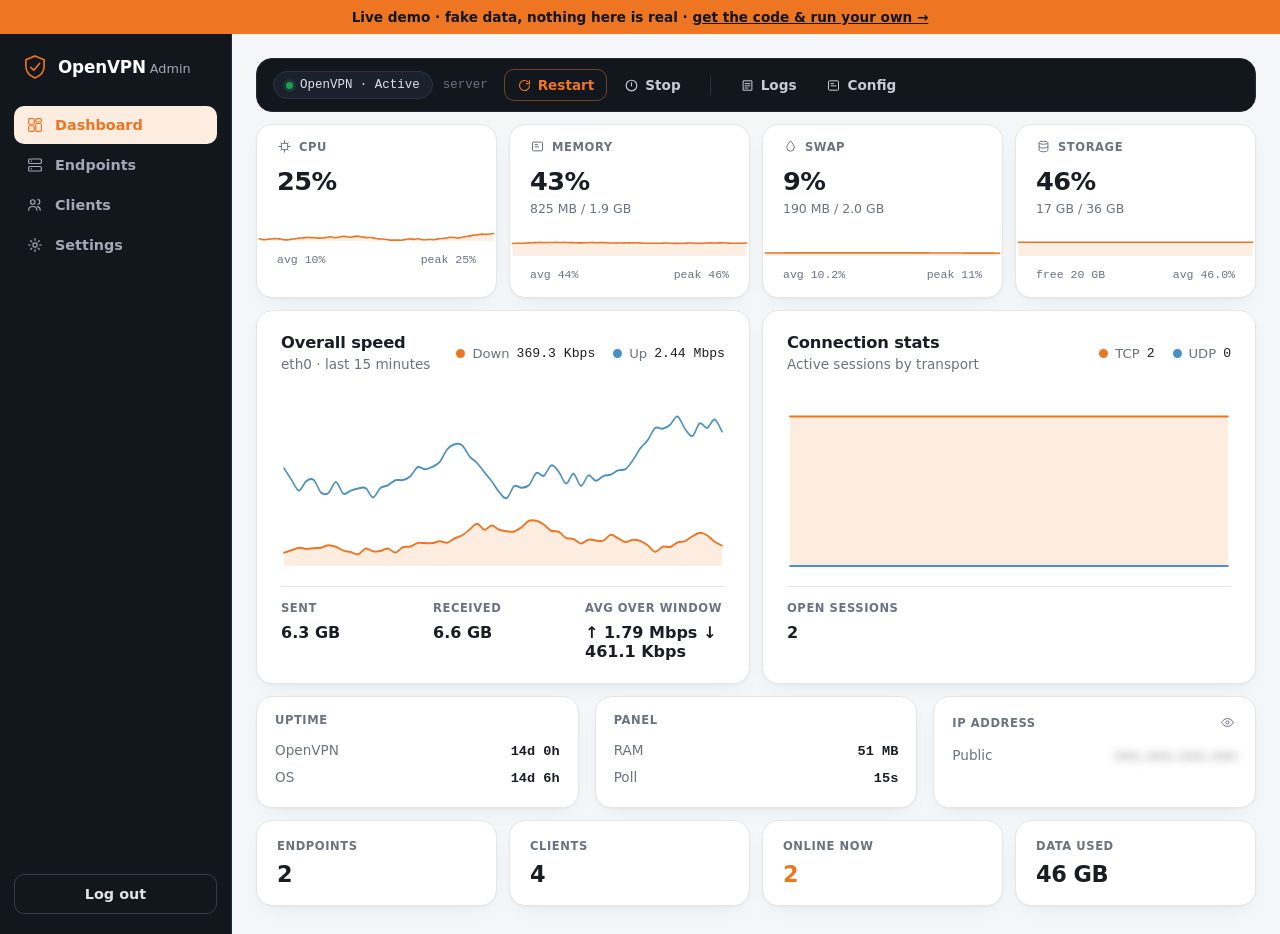
==== commit 588b406f: "Drop redundant screenshots, collapse manual install behind a details block" ====
--- a/docs/demo/index.html
+++ b/docs/demo/index.html
@@ -586,7 +586,7 @@
     <h2>New client</h2>
     <label class="field">
       <span class="field-label">Name</span>
-      <input id="new-client-name" type="text" placeholder="e.g. arash-phone" pattern="[A-Za-z0-9_\-]{1,32}" title="Letters, numbers, - and _ only" required>
+      <input id="new-client-name" type="text" placeholder="e.g. laptop-work" pattern="[A-Za-z0-9_\-]{1,32}" title="Letters, numbers, - and _ only" required>
     </label>
     <label class="field">
       <span class="field-label">Max simultaneous connections</span>
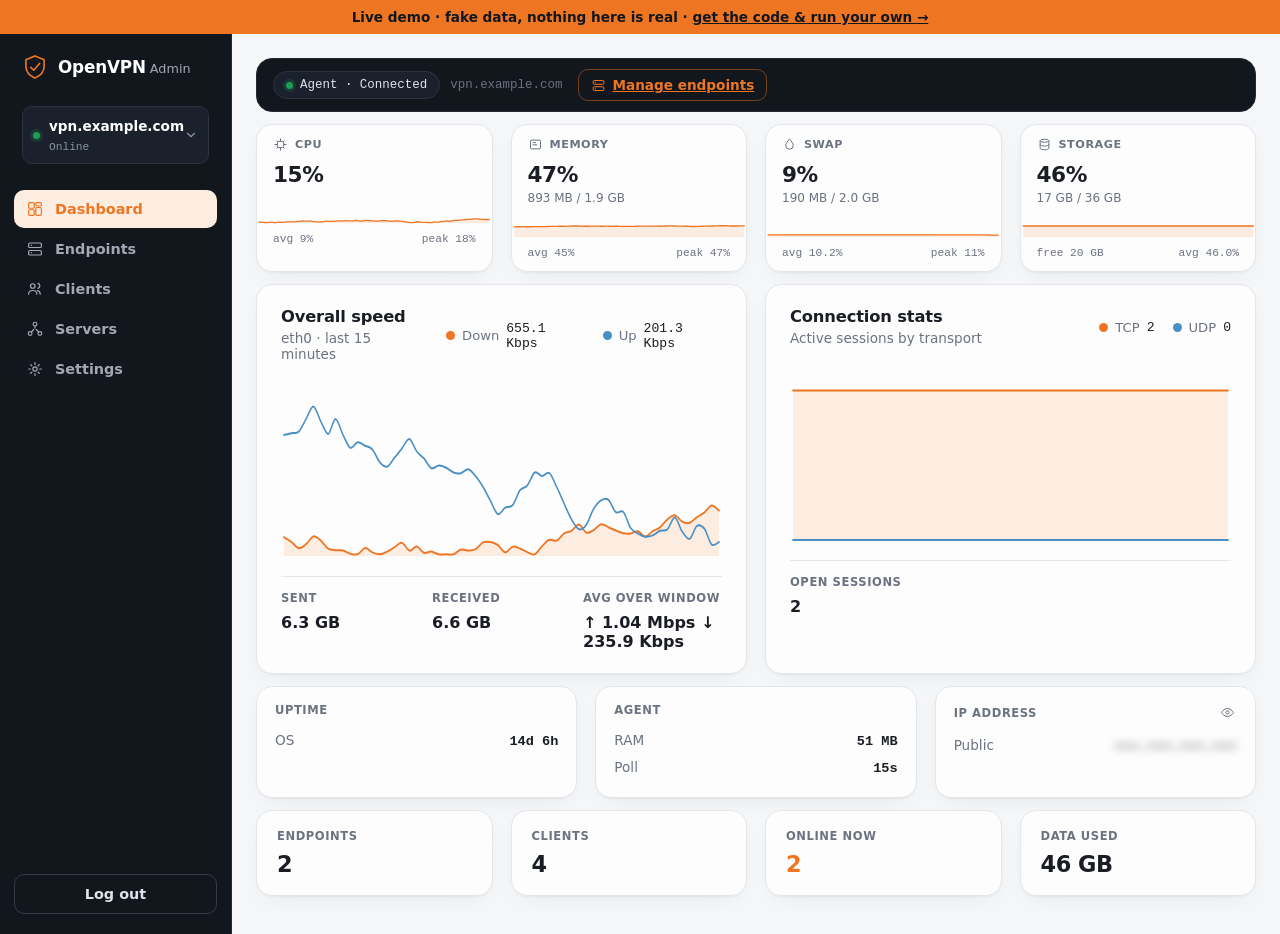
==== commit addc946f: "Multi-server rebuild: hub + agent architecture Manage any number of OpenVPN servers from one dashboa" ====
--- a/docs/demo/index.html
+++ b/docs/demo/index.html
@@ -66,6 +66,25 @@
       </div>
     </div>
 
+    <div class="server-switcher" id="server-switcher">
+      <button class="server-switcher-btn" id="server-switcher-btn" type="button" aria-haspopup="true" aria-expanded="false">
+        <span class="status-dot status-dot--off" id="switcher-status-dot" aria-hidden="true"></span>
+        <span class="server-switcher-info">
+          <span class="server-switcher-name" id="switcher-server-name">No servers yet</span>
+          <span class="server-switcher-meta" id="switcher-server-meta">&nbsp;</span>
+        </span>
+        <svg width="14" height="14" viewBox="0 0 24 24" fill="none" aria-hidden="true"><path d="M6 9l6 6 6-6" stroke="currentColor" stroke-width="2" stroke-linecap="round" stroke-linejoin="round"/></svg>
+      </button>
+      <div class="server-switcher-menu" id="server-switcher-menu" role="menu" hidden>
+        <div id="server-switcher-list"></div>
+        <div class="server-switcher-divider"></div>
+        <a class="server-switcher-manage" href="#servers" data-page="servers">
+          <svg width="15" height="15" viewBox="0 0 24 24" fill="none" aria-hidden="true"><circle cx="12" cy="5.5" r="2.5" stroke="currentColor" stroke-width="1.6"/><circle cx="5.5" cy="18" r="2.5" stroke="currentColor" stroke-width="1.6"/><circle cx="18.5" cy="18" r="2.5" stroke="currentColor" stroke-width="1.6"/><path d="M12 8v3M10.3 12.7 7.2 16M13.7 12.7l3.1 3.3" stroke="currentColor" stroke-width="1.6" stroke-linecap="round"/></svg>
+          Manage servers
+        </a>
+      </div>
+    </div>
+
     <nav class="nav" aria-label="Sections">
       <a class="nav-item" href="#dashboard" data-page="dashboard" aria-current="page">
         <svg width="18" height="18" viewBox="0 0 24 24" fill="none" aria-hidden="true"><rect x="3.5" y="3.5" width="7.5" height="7.5" rx="1.5" stroke="currentColor" stroke-width="1.6"/><rect x="13" y="3.5" width="7.5" height="4.5" rx="1.5" stroke="currentColor" stroke-width="1.6"/><rect x="13" y="10" width="7.5" height="10.5" rx="1.5" stroke="currentColor" stroke-width="1.6"/><rect x="3.5" y="13" width="7.5" height="7.5" rx="1.5" stroke="currentColor" stroke-width="1.6"/></svg>
@@ -79,6 +98,10 @@
         <svg width="18" height="18" viewBox="0 0 24 24" fill="none" aria-hidden="true"><circle cx="9" cy="8" r="3" stroke="currentColor" stroke-width="1.6"/><path d="M3.5 19c0-3 2.5-5 5.5-5s5.5 2 5.5 5" stroke="currentColor" stroke-width="1.6" stroke-linecap="round"/><path d="M16 4.5c1.4.4 2.5 1.7 2.5 3.3s-1.1 2.9-2.5 3.3M19 19c0-2.5-1.6-4.3-3.7-4.9" stroke="currentColor" stroke-width="1.6" stroke-linecap="round"/></svg>
         Clients
       </a>
+      <a class="nav-item" href="#servers" data-page="servers">
+        <svg width="18" height="18" viewBox="0 0 24 24" fill="none" aria-hidden="true"><circle cx="12" cy="5.5" r="2.5" stroke="currentColor" stroke-width="1.6"/><circle cx="5.5" cy="18" r="2.5" stroke="currentColor" stroke-width="1.6"/><circle cx="18.5" cy="18" r="2.5" stroke="currentColor" stroke-width="1.6"/><path d="M12 8v3M10.3 12.7 7.2 16M13.7 12.7l3.1 3.3" stroke="currentColor" stroke-width="1.6" stroke-linecap="round"/></svg>
+        Servers
+      </a>
       <a class="nav-item" href="#settings" data-page="settings">
         <svg width="18" height="18" viewBox="0 0 24 24" fill="none" aria-hidden="true"><circle cx="12" cy="12" r="2.8" stroke="currentColor" stroke-width="1.6"/><path d="M12 3.5v2.3M12 18.2v2.3M20.5 12h-2.3M5.8 12H3.5M17.7 6.3l-1.6 1.6M7.9 16.1l-1.6 1.6M17.7 17.7l-1.6-1.6M7.9 7.9 6.3 6.3" stroke="currentColor" stroke-width="1.6" stroke-linecap="round"/></svg>
         Settings
@@ -92,31 +115,23 @@
 
     <!-- ---------- DASHBOARD PAGE ---------- -->
     <section class="page" id="page-dashboard">
+      <div class="page-empty" id="dashboard-no-server" hidden>
+        <svg width="34" height="34" viewBox="0 0 24 24" fill="none" aria-hidden="true"><circle cx="12" cy="5.5" r="2.5" stroke="currentColor" stroke-width="1.6"/><circle cx="5.5" cy="18" r="2.5" stroke="currentColor" stroke-width="1.6"/><circle cx="18.5" cy="18" r="2.5" stroke="currentColor" stroke-width="1.6"/><path d="M12 8v3M10.3 12.7 7.2 16M13.7 12.7l3.1 3.3" stroke="currentColor" stroke-width="1.6" stroke-linecap="round"/></svg>
+        <span>No server added yet.</span>
+        <p>Add your first server to start seeing live metrics, endpoints, and clients here.</p>
+        <a class="btn btn--primary" href="#servers">Add a server</a>
+      </div>
+      <div class="page-body" id="dashboard-body">
       <div class="action-bar">
         <div class="action-bar-status">
-          <span class="status-pill" id="ovpn-status-pill"><span class="status-dot" id="ovpn-status-dot" aria-hidden="true"></span><span id="ovpn-status-text">OpenVPN</span></span>
-          <span class="action-bar-version">server</span>
+          <span class="status-pill" id="agent-status-pill"><span class="status-dot status-dot--off" id="agent-status-dot" aria-hidden="true"></span><span id="agent-status-text">Checking agent&hellip;</span></span>
+          <span class="action-bar-version" id="action-bar-server-name">&nbsp;</span>
         </div>
         <div class="action-bar-group">
-          <button class="action-btn action-btn--primary" id="btn-restart">
-            <svg width="15" height="15" viewBox="0 0 24 24" fill="none" aria-hidden="true"><path d="M20 12a8 8 0 1 1-2.34-5.66" stroke="currentColor" stroke-width="1.8" stroke-linecap="round"/><path d="M20 4v5h-5" stroke="currentColor" stroke-width="1.8" stroke-linecap="round" stroke-linejoin="round"/></svg>
-            Restart
-          </button>
-          <button class="action-btn" id="btn-stop-start">
-            <svg width="15" height="15" viewBox="0 0 24 24" fill="none" aria-hidden="true"><circle cx="12" cy="12" r="8.5" stroke="currentColor" stroke-width="1.8"/><path d="M12 7.5v5" stroke="currentColor" stroke-width="1.8" stroke-linecap="round"/></svg>
-            <span id="btn-stop-start-label">Stop</span>
-          </button>
-        </div>
-        <span class="action-bar-divider"></span>
-        <div class="action-bar-group">
-          <button class="action-btn" id="btn-logs">
-            <svg width="15" height="15" viewBox="0 0 24 24" fill="none" aria-hidden="true"><path d="M5 4.5h14v15H5z" stroke="currentColor" stroke-width="1.6"/><path d="M8 9h8M8 12.5h8M8 16h5" stroke="currentColor" stroke-width="1.6" stroke-linecap="round"/></svg>
-            Logs
-          </button>
-          <button class="action-btn" id="btn-config">
-            <svg width="15" height="15" viewBox="0 0 24 24" fill="none" aria-hidden="true"><rect x="4" y="4.5" width="16" height="15" rx="1.5" stroke="currentColor" stroke-width="1.6"/><path d="M8 9h4M8 12.5h8" stroke="currentColor" stroke-width="1.6" stroke-linecap="round"/></svg>
-            Config
-          </button>
+          <a class="action-btn action-btn--primary" href="#endpoints">
+            <svg width="15" height="15" viewBox="0 0 24 24" fill="none" aria-hidden="true"><rect x="3.5" y="4" width="17" height="6" rx="1.5" stroke="currentColor" stroke-width="1.6"/><rect x="3.5" y="14" width="17" height="6" rx="1.5" stroke="currentColor" stroke-width="1.6"/><circle cx="7" cy="7" r="0.9" fill="currentColor"/><circle cx="7" cy="17" r="0.9" fill="currentColor"/></svg>
+            Manage endpoints
+          </a>
         </div>
       </div>
 
@@ -209,12 +224,11 @@
       <div class="info-strip">
         <div class="info-block">
           <span class="tile-label">Uptime</span>
-          <div class="info-row"><span>OpenVPN</span><b id="info-ovpn-uptime">&mdash;</b></div>
           <div class="info-row"><span>OS</span><b id="info-os-uptime">&mdash;</b></div>
         </div>
         <div class="info-block">
-          <span class="tile-label">Panel</span>
-          <div class="info-row"><span>RAM</span><b id="info-panel-ram">&mdash;</b></div>
+          <span class="tile-label">Agent</span>
+          <div class="info-row"><span>RAM</span><b id="info-agent-ram">&mdash;</b></div>
           <div class="info-row"><span>Poll</span><b>15s</b></div>
         </div>
         <div class="info-block">
@@ -246,10 +260,18 @@
           <span class="tile-value" id="stat-data">&mdash;</span>
         </div>
       </div>
+      </div>
     </section>
 
     <!-- ---------- ENDPOINTS PAGE ---------- -->
     <section class="page" id="page-endpoints" hidden>
+      <div class="page-empty" id="endpoints-no-server" hidden>
+        <svg width="34" height="34" viewBox="0 0 24 24" fill="none" aria-hidden="true"><circle cx="12" cy="5.5" r="2.5" stroke="currentColor" stroke-width="1.6"/><circle cx="5.5" cy="18" r="2.5" stroke="currentColor" stroke-width="1.6"/><circle cx="18.5" cy="18" r="2.5" stroke="currentColor" stroke-width="1.6"/><path d="M12 8v3M10.3 12.7 7.2 16M13.7 12.7l3.1 3.3" stroke="currentColor" stroke-width="1.6" stroke-linecap="round"/></svg>
+        <span>No server added yet.</span>
+        <p>Add a server first, then create endpoints on it.</p>
+        <a class="btn btn--primary" href="#servers">Add a server</a>
+      </div>
+      <div class="page-body" id="endpoints-body">
       <div class="page-head">
         <h1>Endpoints</h1>
         <button class="btn btn--primary" id="open-create-endpoint">+ Create endpoint</button>
@@ -257,10 +279,18 @@
       <p class="page-sub">Each endpoint is its own independent OpenVPN listener with its own port, protocol, and cipher &mdash; add one on port 443/TCP to blend in as ordinary HTTPS, or spread clients across a few for redundancy. Every client can connect through any endpoint you create.</p>
 
       <div class="card-grid" id="endpoints-grid"></div>
+      </div>
     </section>
 
     <!-- ---------- CLIENTS PAGE ---------- -->
     <section class="page" id="page-clients" hidden>
+      <div class="page-empty" id="clients-no-server" hidden>
+        <svg width="34" height="34" viewBox="0 0 24 24" fill="none" aria-hidden="true"><circle cx="12" cy="5.5" r="2.5" stroke="currentColor" stroke-width="1.6"/><circle cx="5.5" cy="18" r="2.5" stroke="currentColor" stroke-width="1.6"/><circle cx="18.5" cy="18" r="2.5" stroke="currentColor" stroke-width="1.6"/><path d="M12 8v3M10.3 12.7 7.2 16M13.7 12.7l3.1 3.3" stroke="currentColor" stroke-width="1.6" stroke-linecap="round"/></svg>
+        <span>No server added yet.</span>
+        <p>Add a server first, then issue client certificates on it.</p>
+        <a class="btn btn--primary" href="#servers">Add a server</a>
+      </div>
+      <div class="page-body" id="clients-body">
       <div class="page-head">
         <h1>Clients</h1>
         <button class="btn btn--primary" id="open-create-client">+ Create client</button>
@@ -273,6 +303,7 @@
             <thead>
               <tr>
                 <th scope="col">Name</th>
+                <th scope="col">Team</th>
                 <th scope="col">Status</th>
                 <th scope="col">Created</th>
                 <th scope="col">Expires</th>
@@ -292,6 +323,23 @@
           </div>
         </div>
       </section>
+      </div>
+    </section>
+
+    <!-- ---------- SERVERS PAGE ---------- -->
+    <section class="page" id="page-servers" hidden>
+      <div class="page-head">
+        <h1>Servers</h1>
+        <button class="btn btn--primary" id="open-create-server">+ Add server</button>
+      </div>
+      <p class="page-sub">Each server runs its own agent with its own PKI &mdash; a client certificate issued on one server is cryptographically meaningless on another, so no one, including the people you issue certificates to, can pick which exit IP they land on. Install the agent on any box you control and add it here.</p>
+
+      <div class="server-grid" id="servers-grid"></div>
+      <div class="page-empty" id="servers-empty" hidden>
+        <svg width="34" height="34" viewBox="0 0 24 24" fill="none" aria-hidden="true"><circle cx="12" cy="5.5" r="2.5" stroke="currentColor" stroke-width="1.6"/><circle cx="5.5" cy="18" r="2.5" stroke="currentColor" stroke-width="1.6"/><circle cx="18.5" cy="18" r="2.5" stroke="currentColor" stroke-width="1.6"/><path d="M12 8v3M10.3 12.7 7.2 16M13.7 12.7l3.1 3.3" stroke="currentColor" stroke-width="1.6" stroke-linecap="round"/></svg>
+        <span>No servers yet.</span>
+        <p>Add your first server to get an install command for its agent.</p>
+      </div>
     </section>
 
     <!-- ---------- SETTINGS PAGE ---------- -->
@@ -542,11 +590,12 @@
     <label class="field">
       <span class="field-label">Cipher</span>
       <select id="ep-cipher">
+        <option value="AES-256-GCM" selected>AES-256-GCM (recommended)</option>
+        <option value="CHACHA20-POLY1305">CHACHA20-POLY1305</option>
         <option value="AES-128-GCM">AES-128-GCM</option>
-        <option value="AES-256-GCM">AES-256-GCM</option>
-        <option value="CHACHA20-POLY1305">CHACHA20-POLY1305</option>
       </select>
     </label>
+    <p class="panel-sub" style="margin:-10px 0 18px">AES-256-GCM is the strongest widely-supported option and hardware-accelerated on almost all modern CPUs. Pick CHACHA20-POLY1305 for older/ARM devices without AES-NI.</p>
     <div class="field-row">
       <label class="field">
         <span class="field-label">DNS 1</span>
@@ -557,6 +606,7 @@
         <input id="ep-dns2" type="text" value="1.0.0.1">
       </label>
     </div>
+    <p class="panel-sub" style="margin:-10px 0 18px">Defaults to Cloudflare (fast, private). Other good options: Google (8.8.8.8 / 8.8.4.4), Quad9 (9.9.9.9 / 149.112.112.112).</p>
     <p class="form-error" id="endpoint-error" role="alert" aria-live="polite" hidden></p>
     <div class="dialog-actions">
       <button type="button" class="btn btn--ghost" id="endpoint-cancel">Cancel</button>
@@ -587,6 +637,10 @@
     <label class="field">
       <span class="field-label">Name</span>
       <input id="new-client-name" type="text" placeholder="e.g. laptop-work" pattern="[A-Za-z0-9_\-]{1,32}" title="Letters, numbers, - and _ only" required>
+    </label>
+    <label class="field">
+      <span class="field-label">Team &mdash; optional</span>
+      <input id="new-client-team" type="text" placeholder="e.g. sales">
     </label>
     <label class="field">
       <span class="field-label">Max simultaneous connections</span>
@@ -658,8 +712,39 @@
       <span class="field-label">Bandwidth cap (Mbps) &mdash; blank = unlimited</span>
       <input id="limits-bandwidth" type="number" min="0.1" step="0.1" placeholder="unlimited">
     </label>
+    <label class="field">
+      <span class="field-label">Team &mdash; optional</span>
+      <input id="limits-team" type="text" placeholder="e.g. sales">
+    </label>
     <p class="limits-usage" id="limits-usage"></p>
     <p class="form-error" id="limits-error" role="alert" aria-live="polite" hidden></p>
+
+    <div class="panel-divider"></div>
+    <div class="static-ip-block">
+      <div class="panel-head panel-head--row" style="margin-bottom:2px">
+        <span class="field-label" style="margin:0">Static IP</span>
+        <span class="pin-badge" id="limits-ip-pin-badge" hidden>Pinned</span>
+      </div>
+      <p class="panel-sub" style="margin:0 0 4px">Admin-assigned only &mdash; survives limit changes above, and is never something the client themselves can choose.</p>
+      <div class="static-ip-row">
+        <label class="field">
+          <span class="field-label">Endpoint</span>
+          <select id="limits-ip-endpoint"></select>
+        </label>
+        <label class="field">
+          <span class="field-label">IP address</span>
+          <input id="limits-ip-address" type="text" placeholder="e.g. 10.9.0.50" autocomplete="off">
+        </label>
+      </div>
+      <div class="dialog-actions" style="justify-content:flex-start">
+        <button type="button" class="btn btn--ghost" id="limits-ip-save">
+          <span class="btn-label">Save IP</span>
+          <span class="spinner" hidden aria-hidden="true"></span>
+        </button>
+        <button type="button" class="btn btn--ghost" id="limits-ip-clear">Clear</button>
+      </div>
+      <p class="form-error" id="limits-ip-error" role="alert" aria-live="polite" hidden></p>
+    </div>
 
     <div class="panel-divider"></div>
     <p class="limits-usage" id="limits-expiry"></p>
@@ -714,7 +799,7 @@
 <!-- Logs viewer -->
 <dialog id="logs-dialog" class="dialog">
   <div class="dialog-card dialog-card--xwide">
-    <h2>OpenVPN logs <span class="dialog-sub">server &middot; last 200 lines</span></h2>
+    <h2>OpenVPN logs <span class="dialog-sub" id="logs-dialog-sub">&middot; last 200 lines</span></h2>
     <pre class="log-view" id="logs-content">Loading&hellip;</pre>
     <div class="dialog-actions">
       <button type="button" class="btn btn--ghost" id="logs-refresh">Refresh</button>
@@ -726,7 +811,7 @@
 <!-- Config viewer -->
 <dialog id="config-dialog" class="dialog">
   <div class="dialog-card dialog-card--xwide">
-    <h2>server.conf <span class="dialog-sub">read-only</span></h2>
+    <h2 id="config-dialog-title">endpoint.conf <span class="dialog-sub">read-only</span></h2>
     <pre class="log-view" id="config-content">Loading&hellip;</pre>
     <div class="dialog-actions">
       <button type="button" class="btn btn--primary" id="config-close">Close</button>
@@ -754,6 +839,96 @@
   </form>
 </dialog>
 
+<!-- Add server -->
+<dialog id="server-dialog" class="dialog">
+  <form method="dialog" class="dialog-card" id="server-form">
+    <h2>Add server</h2>
+    <label class="field">
+      <span class="field-label">Name</span>
+      <input id="new-server-name" type="text" placeholder="e.g. de-frankfurt-1" pattern="[A-Za-z0-9_\-]{1,32}" title="Letters, numbers, - and _ only" required>
+    </label>
+    <label class="field">
+      <span class="field-label">Label &mdash; optional</span>
+      <input id="new-server-label" type="text" placeholder="e.g. Frankfurt, Hetzner">
+    </label>
+    <label class="field">
+      <span class="field-label">VPN endpoint address</span>
+      <input id="new-server-vpn-endpoint" type="text" placeholder="e.g. vpn.example.com or a bare IP" required>
+    </label>
+    <p class="panel-sub" style="margin:-10px 0 18px">The address baked into every client's <code>.ovpn</code> for this server. A subdomain of a domain you already own works &mdash; no new domain needed.</p>
+    <p class="form-error" id="server-error" role="alert" aria-live="polite" hidden></p>
+    <div class="dialog-actions">
+      <button type="button" class="btn btn--ghost" id="server-cancel">Cancel</button>
+      <button type="submit" class="btn btn--primary" id="server-submit">
+        <span class="btn-label">Add &amp; get install command</span>
+        <span class="spinner" hidden aria-hidden="true"></span>
+      </button>
+    </div>
+  </form>
+</dialog>
+
+<!-- One-time install command -->
+<dialog id="install-dialog" class="dialog">
+  <div class="dialog-card">
+    <h2>Install the agent on <span id="install-server-name"></span></h2>
+    <div class="token-warning">
+      <svg width="16" height="16" viewBox="0 0 24 24" fill="none" aria-hidden="true" style="flex-shrink:0;margin-top:1px"><path d="M12 9v4M12 16.5h.01" stroke="currentColor" stroke-width="1.8" stroke-linecap="round"/><path d="M10.3 4.2 2.9 17a1.8 1.8 0 0 0 1.55 2.7h15.1A1.8 1.8 0 0 0 21.1 17L13.7 4.2a1.8 1.8 0 0 0-3.4 0Z" stroke="currentColor" stroke-width="1.8" stroke-linejoin="round"/></svg>
+      <span>This install token is shown once. Copy the command now &mdash; if you lose it, remove this server and add it again.</span>
+    </div>
+    <p class="dialog-body" style="margin-top:0">Run this on the box you want to add. It installs the agent, which dials back to this dashboard over an outbound connection &mdash; no inbound port needed on that box.</p>
+    <div class="copy-field">
+      <code id="install-command"></code>
+      <button type="button" class="copy-field-btn" id="install-command-copy">Copy</button>
+    </div>
+    <div class="dialog-actions" style="margin-top:20px">
+      <button type="button" class="btn btn--primary" id="install-done">Done</button>
+    </div>
+  </div>
+</dialog>
+
+<!-- Edit server -->
+<dialog id="server-edit-dialog" class="dialog">
+  <form method="dialog" class="dialog-card" id="server-edit-form">
+    <h2>Edit <span id="server-edit-title"></span></h2>
+    <label class="field">
+      <span class="field-label">Name</span>
+      <input id="server-edit-name" type="text" pattern="[A-Za-z0-9_\-]{1,32}" title="Letters, numbers, - and _ only" required>
+    </label>
+    <label class="field">
+      <span class="field-label">Label &mdash; optional</span>
+      <input id="server-edit-label" type="text" placeholder="e.g. Frankfurt, Hetzner">
+    </label>
+    <label class="field">
+      <span class="field-label">VPN endpoint address</span>
+      <input id="server-edit-vpn-endpoint" type="text" required>
+    </label>
+    <p class="panel-sub" style="margin:-10px 0 18px">The address baked into every client's <code>.ovpn</code> for this server.</p>
+    <p class="form-error" id="server-edit-error" role="alert" aria-live="polite" hidden></p>
+    <div class="dialog-actions">
+      <button type="button" class="btn btn--ghost" id="server-edit-cancel">Cancel</button>
+      <button type="submit" class="btn btn--primary" id="server-edit-submit">
+        <span class="btn-label">Save</span>
+        <span class="spinner" hidden aria-hidden="true"></span>
+      </button>
+    </div>
+  </form>
+</dialog>
+
+<!-- Delete server confirmation -->
+<dialog id="server-delete-dialog" class="dialog">
+  <form method="dialog" class="dialog-card">
+    <h2>Remove <span id="server-delete-target"></span>?</h2>
+    <p class="dialog-body">This removes the server from this dashboard. The agent on that box keeps running independently &mdash; its clients stay connected, but you'll no longer be able to manage it from here unless you add it again with a new install token.</p>
+    <div class="dialog-actions">
+      <button type="button" class="btn btn--ghost" id="server-delete-cancel">Cancel</button>
+      <button type="button" class="btn btn--danger" id="server-delete-confirm">
+        <span class="btn-label">Remove</span>
+        <span class="spinner" hidden aria-hidden="true"></span>
+      </button>
+    </div>
+  </form>
+</dialog>
+
 <div class="toast" id="toast" role="status" aria-live="polite" hidden></div>
 
 <script src="demo-data.js"></script>
--- a/docs/demo/styles.css
+++ b/docs/demo/styles.css
@@ -251,6 +251,11 @@
   flex-direction: column;
 }
 .page { display: flex; flex-direction: column; gap: 12px; width: 100%; }
+/* page-body wraps a page's real content so the "no server yet" empty state can be
+   swapped in for it — display:contents keeps it invisible to .page's flex/gap layout,
+   so its children are spaced exactly as if they were .page's direct children again. */
+.page-body { display: contents; }
+.page-body[hidden] { display: none; }
 .page[hidden] { display: none !important; }
 .page-head { display: flex; align-items: center; justify-content: space-between; gap: 16px; }
 .page-head h1 { font-size: 1.4rem; }
@@ -350,10 +355,10 @@
 .tile-grid {
   display: grid;
   grid-template-columns: repeat(4, minmax(0, 1fr));
-  gap: 12px;
+  gap: 18px;
 }
 .tile {
-  background: var(--surface-card);
+  background: color-mix(in srgb, var(--surface-card) 80%, transparent);
   border: 1px solid var(--border);
   border-radius: var(--radius-lg);
   box-shadow: var(--shadow-card);
@@ -424,42 +429,42 @@
 .vital-grid {
   display: grid;
   grid-template-columns: repeat(4, minmax(0, 1fr));
-  gap: 12px;
+  gap: 18px;
 }
 .vital-tile {
-  background: var(--surface-card);
+  background: color-mix(in srgb, var(--surface-card) 80%, transparent);
   border: 1px solid var(--border);
   border-radius: var(--radius-lg);
   box-shadow: var(--shadow-card);
   padding: 0;
 }
-.vital-head { display: flex; align-items: center; gap: 7px; color: var(--text-muted); padding: 14px 20px 0; }
-.vital-label { font-size: 0.72rem; font-weight: 600; text-transform: uppercase; letter-spacing: 0.05em; }
+.vital-head { display: flex; align-items: center; gap: 7px; color: var(--text-muted); padding: 12px 16px 0; }
+.vital-label { font-size: 0.7rem; font-weight: 600; text-transform: uppercase; letter-spacing: 0.05em; }
 .vital-value {
   display: block;
-  font-size: 1.6rem;
+  font-size: 1.35rem;
   font-weight: 700;
   letter-spacing: -0.02em;
   font-variant-numeric: proportional-nums;
-  padding: 12px 20px 0;
-}
-.vital-detail { display: block; font-size: 0.78rem; color: var(--text-muted); padding: 5px 20px 0; }
-.vital-spark { width: 100%; height: 34px; margin-top: 8px; padding: 0; }
+  padding: 10px 16px 0;
+}
+.vital-detail { display: block; font-size: 0.75rem; color: var(--text-muted); padding: 4px 16px 0; }
+.vital-spark { width: 100%; height: 28px; margin-top: 6px; padding: 0; }
 .vital-spark svg { display: block; width: 100%; height: 100%; overflow: visible; }
 .vital-foot {
   display: flex;
   justify-content: space-between;
-  font-size: 0.72rem;
+  font-size: 0.7rem;
   color: var(--text-muted);
   font-family: var(--mono);
-  padding: 10px 20px 16px;
+  padding: 8px 16px 12px;
 }
 @media (max-width: 820px) {
   .vital-grid { grid-template-columns: repeat(2, minmax(0, 1fr)); }
 }
 
 /* ============ Chart row ============ */
-.chart-row { display: grid; grid-template-columns: 1fr 1fr; gap: 12px; }
+.chart-row { display: grid; grid-template-columns: 1fr 1fr; gap: 18px; }
 @media (max-width: 900px) {
   .chart-row { grid-template-columns: 1fr; }
 }
@@ -468,10 +473,10 @@
 .info-strip {
   display: grid;
   grid-template-columns: repeat(3, minmax(0, 1fr));
-  gap: 16px;
+  gap: 18px;
 }
 .info-block {
-  background: var(--surface-card);
+  background: color-mix(in srgb, var(--surface-card) 80%, transparent);
   border: 1px solid var(--border);
   border-radius: var(--radius-lg);
   box-shadow: var(--shadow-card);
@@ -506,7 +511,7 @@
 
 /* ============ Panels ============ */
 .panel {
-  background: var(--surface-card);
+  background: color-mix(in srgb, var(--surface-card) 80%, transparent);
   border: 1px solid var(--border);
   border-radius: var(--radius-lg);
   box-shadow: var(--shadow-card);
@@ -635,10 +640,10 @@
 .ep-card-stats { display: flex; gap: 20px; }
 .ep-card-stat-label { display: block; font-size: 0.68rem; text-transform: uppercase; letter-spacing: 0.04em; color: var(--text-muted); margin-bottom: 3px; }
 .ep-card-stat-value { font-weight: 700; font-size: 1.05rem; }
-.ep-card-actions { margin-top: auto; display: flex; justify-content: flex-end; }
+.ep-card-actions { margin-top: auto; display: flex; justify-content: flex-end; gap: 8px; }
 
 /* ============ Limits summary in table ============ */
-.limits-summary { font-size: 0.83rem; color: var(--text-muted); line-height: 1.5; }
+.limits-summary { font-size: 0.74rem; color: var(--text-muted); line-height: 1.5; font-family: var(--mono); }
 .limits-summary strong { color: var(--text); font-weight: 600; }
 .badge-disabled {
   display: inline-block;
@@ -756,6 +761,199 @@
   to { opacity: 1; transform: translate(-50%, 0); }
 }
 
+/* ============ Server switcher ============ */
+.server-switcher { position: relative; padding: 0 8px; }
+.server-switcher-btn {
+  width: 100%;
+  display: flex;
+  align-items: center;
+  gap: 9px;
+  font: inherit;
+  background: var(--ov-navy-2);
+  border: 1px solid #2b3340;
+  border-radius: var(--radius-sm);
+  padding: 9px 10px;
+  cursor: pointer;
+  color: #fff;
+  text-align: left;
+  transition: border-color 150ms var(--ease-emph), background 150ms var(--ease-emph);
+}
+.server-switcher-btn:hover { background: #232a35; border-color: #333c49; }
+.server-switcher-btn:focus-visible { outline: 2px solid var(--ov-orange); outline-offset: 2px; }
+.server-switcher-btn .status-dot { flex-shrink: 0; }
+.server-switcher-info { flex: 1; min-width: 0; }
+.server-switcher-name { font-size: 0.85rem; font-weight: 600; white-space: nowrap; overflow: hidden; text-overflow: ellipsis; }
+.server-switcher-meta { font-size: 0.7rem; color: #8b93a1; font-family: var(--mono); }
+.server-switcher-btn svg { flex-shrink: 0; color: #8b93a1; transition: transform 150ms var(--ease-emph); }
+.server-switcher[data-open="true"] .server-switcher-btn svg { transform: rotate(180deg); }
+.server-switcher-menu {
+  position: absolute;
+  top: calc(100% + 6px);
+  left: 8px;
+  right: 8px;
+  z-index: 15;
+  background: var(--ov-navy-2);
+  border: 1px solid #2b3340;
+  border-radius: var(--radius-md);
+  box-shadow: var(--shadow-pop);
+  padding: 6px;
+  max-height: 320px;
+  overflow-y: auto;
+  animation: rise 150ms var(--ease-emph);
+}
+.server-switcher-menu[hidden] { display: none; }
+.server-switcher-item {
+  display: flex;
+  align-items: center;
+  gap: 9px;
+  width: 100%;
+  font: inherit;
+  background: transparent;
+  border: none;
+  border-radius: var(--radius-sm);
+  padding: 8px 9px;
+  cursor: pointer;
+  color: #dfe2e8;
+  text-align: left;
+}
+.server-switcher-item:hover { background: #232a35; color: #fff; }
+.server-switcher-item[aria-current="true"] { background: var(--ov-orange-tint); color: var(--ov-orange); }
+.server-switcher-item .server-switcher-name { color: inherit; }
+.server-switcher-divider { height: 1px; background: #2b3340; margin: 6px 4px; }
+.server-switcher-manage {
+  display: flex;
+  align-items: center;
+  gap: 9px;
+  width: 100%;
+  font: inherit;
+  font-size: 0.85rem;
+  font-weight: 600;
+  background: transparent;
+  border: none;
+  border-radius: var(--radius-sm);
+  padding: 8px 9px;
+  cursor: pointer;
+  color: #a2a9b5;
+  text-align: left;
+  text-decoration: none;
+}
+.server-switcher-manage:hover { background: #232a35; color: #fff; }
+
+/* ============ Servers page ============ */
+.server-grid { display: grid; grid-template-columns: repeat(auto-fit, minmax(300px, 380px)); gap: 12px; }
+.server-card {
+  background: var(--surface-card);
+  border: 1px solid var(--border);
+  border-radius: var(--radius-lg);
+  box-shadow: var(--shadow-card);
+  padding: 20px;
+  display: flex;
+  flex-direction: column;
+  gap: 14px;
+  transition: box-shadow 200ms var(--ease-emph), transform 200ms var(--ease-emph);
+}
+.server-card:hover { box-shadow: var(--shadow-card-hover); transform: translateY(-1px); }
+.server-card-head { display: flex; align-items: flex-start; justify-content: space-between; gap: 10px; }
+.server-card-name { font-size: 1rem; font-weight: 700; display: flex; align-items: center; gap: 8px; }
+.server-card-label { font-size: 0.82rem; color: var(--text-muted); margin-top: 2px; }
+.server-card-meta { display: flex; flex-direction: column; gap: 5px; font-size: 0.82rem; }
+.server-card-meta-row { display: flex; justify-content: space-between; gap: 10px; }
+.server-card-meta-row span:first-child { color: var(--text-muted); }
+.server-card-meta-row b { font-weight: 600; font-family: var(--mono); font-size: 0.8rem; text-align: right; overflow: hidden; text-overflow: ellipsis; white-space: nowrap; max-width: 220px; }
+.server-card-actions { margin-top: auto; display: flex; justify-content: flex-end; gap: 8px; }
+.stale-note { font-size: 0.72rem; color: var(--text-muted); font-style: italic; }
+
+/* ============ Copyable install command ============ */
+.copy-field {
+  display: flex;
+  align-items: stretch;
+  gap: 0;
+  border: 1px solid var(--border);
+  border-radius: var(--radius-sm);
+  overflow: hidden;
+  background: var(--surface);
+}
+.copy-field code {
+  flex: 1;
+  min-width: 0;
+  padding: 10px 12px;
+  font-size: 0.78rem;
+  overflow-x: auto;
+  white-space: pre;
+  background: transparent;
+  border-radius: 0;
+  color: var(--text);
+}
+.copy-field-btn {
+  flex-shrink: 0;
+  border: none;
+  border-left: 1px solid var(--border);
+  background: var(--surface-card);
+  color: var(--text-muted);
+  padding: 0 14px;
+  cursor: pointer;
+  font: inherit;
+  font-size: 0.8rem;
+  font-weight: 600;
+  transition: background 150ms var(--ease-emph), color 150ms var(--ease-emph);
+}
+.copy-field-btn:hover { background: var(--ov-orange-tint); color: var(--ov-orange); }
+.token-warning {
+  display: flex;
+  align-items: flex-start;
+  gap: 8px;
+  font-size: 0.82rem;
+  color: #b7791f;
+  background: color-mix(in srgb, #d69e2e 12%, transparent);
+  border: 1px solid color-mix(in srgb, #d69e2e 35%, transparent);
+  border-radius: var(--radius-sm);
+  padding: 10px 12px;
+  margin: 4px 0 18px;
+}
+
+/* ============ Team badge ============ */
+.team-badge {
+  display: inline-block;
+  font-size: 0.72rem;
+  font-weight: 600;
+  color: var(--text-muted);
+  background: var(--surface);
+  border: 1px solid var(--border);
+  padding: 2px 8px;
+  border-radius: 999px;
+}
+
+/* ============ Static IP block (in limits dialog) ============ */
+.static-ip-block { display: flex; flex-direction: column; gap: 10px; }
+.static-ip-row { display: flex; align-items: flex-end; gap: 10px; }
+.static-ip-row .field { margin-bottom: 0; flex: 1; }
+.pin-badge {
+  display: inline-flex;
+  align-items: center;
+  gap: 4px;
+  font-size: 0.72rem;
+  font-weight: 700;
+  color: var(--ov-orange);
+  background: var(--ov-orange-tint);
+  padding: 2px 8px;
+  border-radius: 999px;
+}
+.pin-badge[hidden] { display: none; }
+
+/* ============ Empty page state (no servers yet) ============ */
+.page-empty {
+  display: flex;
+  flex-direction: column;
+  align-items: center;
+  gap: 14px;
+  text-align: center;
+  color: var(--text-muted);
+  padding: 60px 20px;
+}
+.page-empty[hidden] { display: none; }
+.page-empty svg { opacity: 0.5; }
+.page-empty p { max-width: 380px; margin: 0; font-size: 0.9rem; line-height: 1.5; }
+
 /* ============ Responsive ============ */
 @media (max-width: 820px) {
   .app-shell { flex-direction: column; }
@@ -769,6 +967,7 @@
   }
   .sidebar-brand { padding: 0; }
   .sidebar-brand .brand-text { display: none; }
+  .server-switcher { padding: 0; min-width: 180px; }
   .nav { flex-direction: row; flex: 1; }
   .nav-item span { display: none; }
   .sidebar-logout { flex-shrink: 0; }
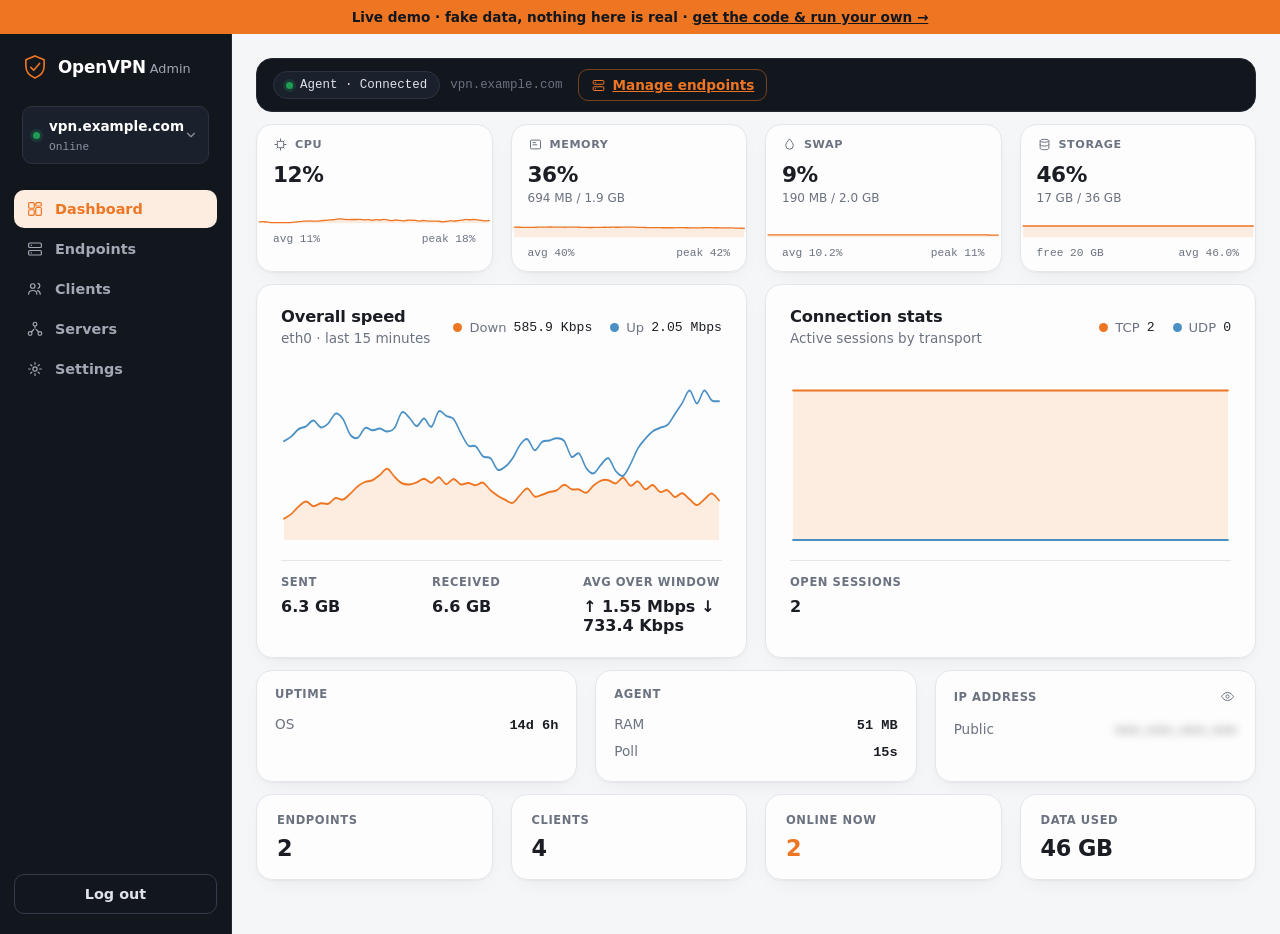
==== commit 57fd31c8: "Add an optional display label for clients Renaming a client for real means revoking and reissuing it" ====
--- a/docs/demo/index.html
+++ b/docs/demo/index.html
@@ -701,6 +701,10 @@
   <form method="dialog" class="dialog-card dialog-card--wide" id="limits-form">
     <h2>Limits for <span id="limits-target"></span></h2>
     <label class="field">
+      <span class="field-label">Display name &mdash; optional</span>
+      <input id="limits-label" type="text" placeholder="e.g. Arash Kosari">
+    </label>
+    <label class="field">
       <span class="field-label">Max simultaneous connections</span>
       <input id="limits-max-connections" type="number" min="1" max="10" value="1" required>
     </label>
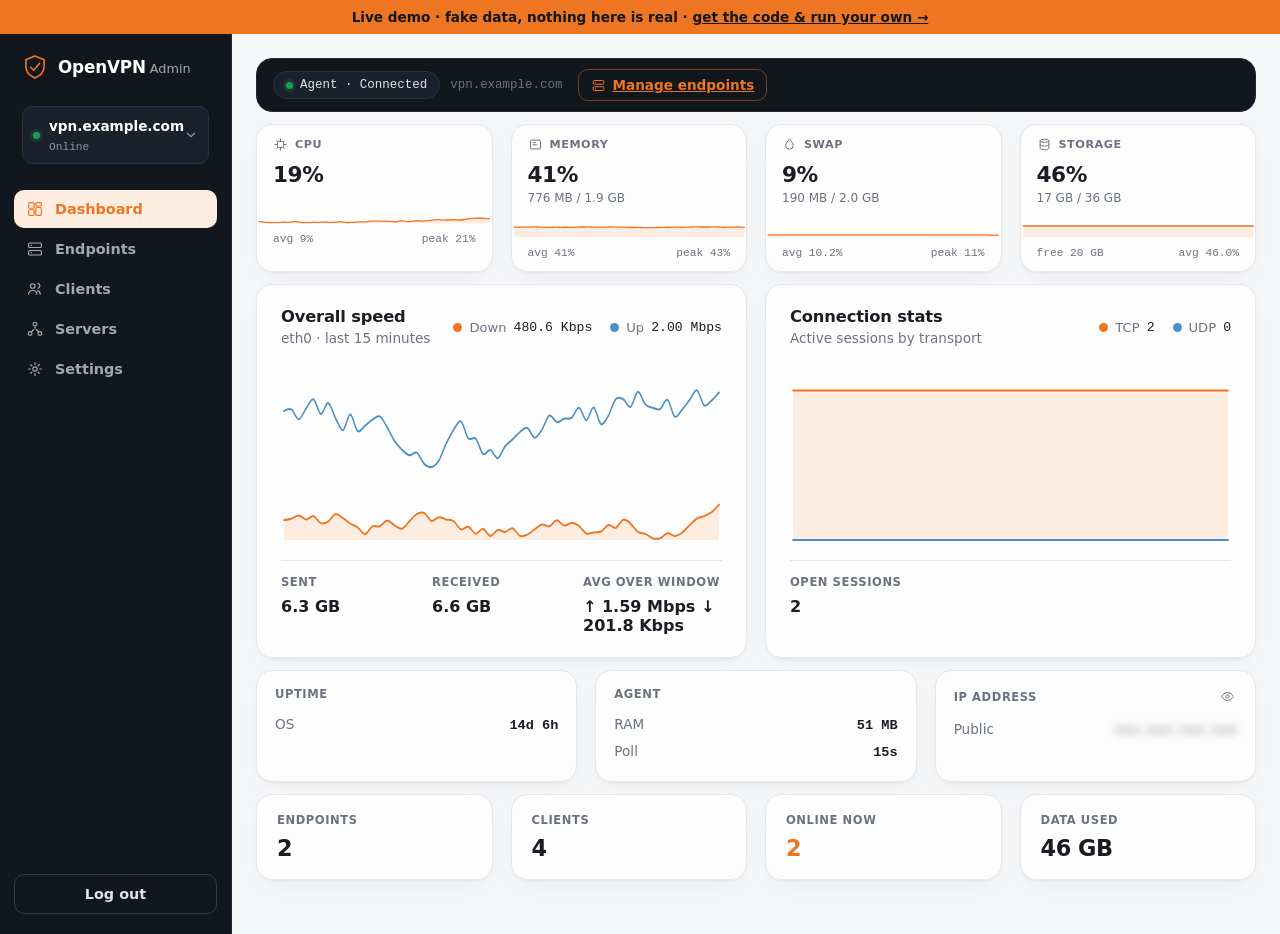
==== commit e8a34afe: "Add CSV export/import for clients and endpoints Metadata-only, not a cert/PKI bundle: name, label, t" ====
--- a/docs/demo/index.html
+++ b/docs/demo/index.html
@@ -274,7 +274,12 @@
       <div class="page-body" id="endpoints-body">
       <div class="page-head">
         <h1>Endpoints</h1>
-        <button class="btn btn--primary" id="open-create-endpoint">+ Create endpoint</button>
+        <div class="page-head-actions">
+          <button class="btn btn--ghost" id="endpoints-export">Export CSV</button>
+          <button class="btn btn--ghost" id="endpoints-import-open">Import CSV</button>
+          <input id="endpoints-import-file" type="file" accept=".csv" hidden>
+          <button class="btn btn--primary" id="open-create-endpoint">+ Create endpoint</button>
+        </div>
       </div>
       <p class="page-sub">Each endpoint is its own independent OpenVPN listener with its own port, protocol, and cipher &mdash; add one on port 443/TCP to blend in as ordinary HTTPS, or spread clients across a few for redundancy. Every client can connect through any endpoint you create.</p>
 
@@ -293,7 +298,12 @@
       <div class="page-body" id="clients-body">
       <div class="page-head">
         <h1>Clients</h1>
-        <button class="btn btn--primary" id="open-create-client">+ Create client</button>
+        <div class="page-head-actions">
+          <button class="btn btn--ghost" id="clients-export">Export CSV</button>
+          <button class="btn btn--ghost" id="clients-import-open">Import CSV</button>
+          <input id="clients-import-file" type="file" accept=".csv" hidden>
+          <button class="btn btn--primary" id="open-create-client">+ Create client</button>
+        </div>
       </div>
       <p class="page-sub">Each client is a separate certificate someone can install on a device. Set a connection cap, data quota, or bandwidth limit per person, and download a ready-to-import <code>.ovpn</code> profile the moment they're created.</p>
 
--- a/docs/demo/styles.css
+++ b/docs/demo/styles.css
@@ -259,6 +259,7 @@
 .page[hidden] { display: none !important; }
 .page-head { display: flex; align-items: center; justify-content: space-between; gap: 16px; }
 .page-head h1 { font-size: 1.4rem; }
+.page-head-actions { display: flex; align-items: center; gap: 8px; }
 .page-sub { color: var(--text-muted); font-size: 0.92rem; line-height: 1.5; margin: 0; max-width: 640px; }
 
 .status-pill {
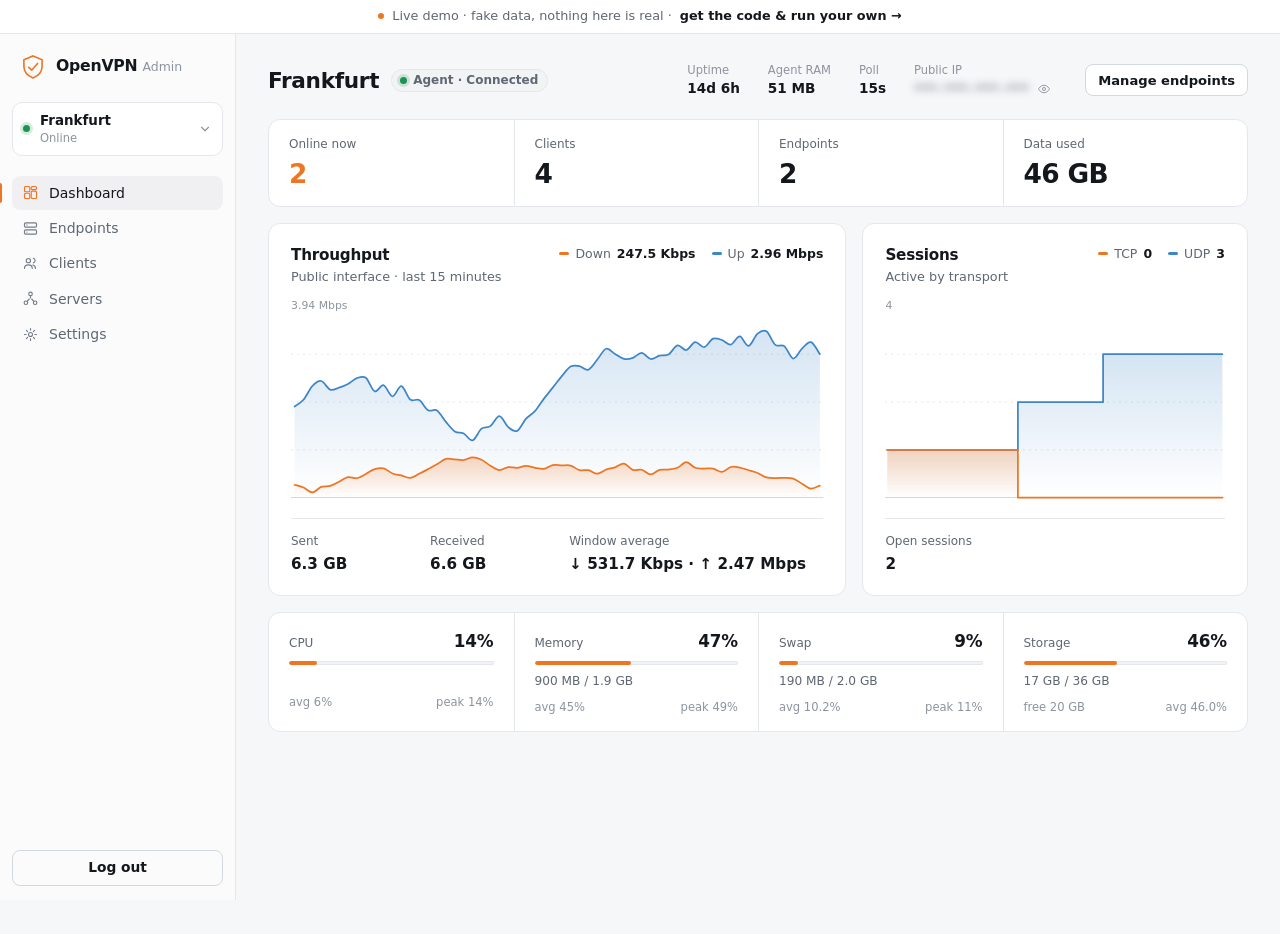
==== commit 9023f04a: "Redesign the panel and fix enforcement gaps (v2.2.0) UI: server header with inline system info, sing" ====
--- a/docs/demo/index.html
+++ b/docs/demo/index.html
@@ -8,11 +8,15 @@
 <link rel="stylesheet" href="styles.css">
 <style>
   .demo-banner {
-    background: #ee7623; color: #12161d; font-weight: 600; font-size: 0.85rem;
-    text-align: center; padding: 9px 16px;
-    font-family: ui-sans-serif, system-ui, -apple-system, "Segoe UI", Roboto, sans-serif;
+    display: flex; align-items: center; justify-content: center; gap: 8px;
+    background: var(--surface-card); color: var(--text-muted); font-size: 0.8rem;
+    text-align: center; padding: 7px 16px; border-bottom: 1px solid var(--border);
+    font-family: var(--font);
   }
-  .demo-banner a { color: #12161d; text-decoration: underline; }
+  .demo-banner::before { content: ""; width: 6px; height: 6px; border-radius: 50%; background: var(--ov-orange); }
+  .demo-banner a { color: var(--text); font-weight: 600; text-decoration: none; }
+  .demo-banner a:hover { color: var(--ov-orange); }
+  @media (min-width: 821px) { .sidebar { height: calc(100vh - 34px); } }
 </style>
 </head>
 <body>
@@ -25,30 +29,36 @@
 <!-- ================= LOGIN VIEW ================= -->
 <main id="login-view" class="view">
   <form id="login-form" class="login-card" autocomplete="off">
-    <div class="brand brand--stacked">
-      <svg class="brand-mark" width="40" height="40" viewBox="0 0 40 40" fill="none" aria-hidden="true">
-        <path d="M20 3 L34 9 V19 C34 27.5 28 33.8 20 37 C12 33.8 6 27.5 6 19 V9 Z" stroke="var(--ov-orange)" stroke-width="2.5" fill="none"/>
-        <path d="M13.5 20.5 L18 25 L27 14.5" stroke="var(--ov-orange)" stroke-width="2.5" stroke-linecap="round" stroke-linejoin="round" fill="none"/>
-      </svg>
-      <div class="brand-text">
-        <span class="brand-name">OpenVPN</span><span class="brand-suffix">Admin</span>
-      </div>
-    </div>
-
-    <h1 class="login-title">Sign in</h1>
-    <p class="login-sub">Sign in to manage your VPN</p>
-
-    <label class="field">
-      <span class="field-label">Password</span>
-      <input id="login-password" type="password" name="password" required autocomplete="current-password" autofocus>
-    </label>
-
-    <button type="submit" class="btn btn--primary btn--block" id="login-submit">
-      <span class="btn-label">Sign in</span>
-      <span class="spinner" hidden aria-hidden="true"></span>
-    </button>
-
-    <p class="form-error" id="login-error" role="alert" aria-live="polite" hidden></p>
+    <div class="login-body">
+      <div class="brand">
+        <svg class="brand-mark" width="28" height="28" viewBox="0 0 40 40" fill="none" aria-hidden="true">
+          <path d="M20 3 L34 9 V19 C34 27.5 28 33.8 20 37 C12 33.8 6 27.5 6 19 V9 Z" stroke="var(--ov-orange)" stroke-width="2.5" fill="none"/>
+          <path d="M13.5 20.5 L18 25 L27 14.5" stroke="var(--ov-orange)" stroke-width="2.5" stroke-linecap="round" stroke-linejoin="round" fill="none"/>
+        </svg>
+        <div class="brand-text">
+          <span class="brand-name">OpenVPN</span><span class="brand-suffix">Admin</span>
+        </div>
+      </div>
+
+      <h1 class="login-title">Sign in</h1>
+      <p class="login-sub">Enter the admin password to manage your servers, endpoints and clients.</p>
+
+      <label class="field">
+        <span class="field-label">Password</span>
+        <input id="login-password" type="password" name="password" required autocomplete="current-password" autofocus>
+      </label>
+
+      <button type="submit" class="btn btn--primary btn--block" id="login-submit">
+        <span class="btn-label">Sign in</span>
+        <span class="spinner" hidden aria-hidden="true"></span>
+      </button>
+
+      <p class="form-error" id="login-error" role="alert" aria-live="polite" hidden></p>
+    </div>
+    <footer class="login-foot">
+      <svg width="13" height="13" viewBox="0 0 24 24" fill="none" aria-hidden="true"><rect x="5" y="10.5" width="14" height="10" rx="2" stroke="currentColor" stroke-width="1.7"/><path d="M8.5 10.5V7.5a3.5 3.5 0 0 1 7 0v3" stroke="currentColor" stroke-width="1.7"/></svg>
+      Self-hosted &middot; repeated failed attempts are locked out
+    </footer>
   </form>
 </main>
 
@@ -122,73 +132,58 @@
         <a class="btn btn--primary" href="#servers">Add a server</a>
       </div>
       <div class="page-body" id="dashboard-body">
-      <div class="action-bar">
-        <div class="action-bar-status">
+      <header class="server-head">
+        <div class="server-head-title">
+          <h1 id="action-bar-server-name">&nbsp;</h1>
           <span class="status-pill" id="agent-status-pill"><span class="status-dot status-dot--off" id="agent-status-dot" aria-hidden="true"></span><span id="agent-status-text">Checking agent&hellip;</span></span>
-          <span class="action-bar-version" id="action-bar-server-name">&nbsp;</span>
-        </div>
-        <div class="action-bar-group">
-          <a class="action-btn action-btn--primary" href="#endpoints">
-            <svg width="15" height="15" viewBox="0 0 24 24" fill="none" aria-hidden="true"><rect x="3.5" y="4" width="17" height="6" rx="1.5" stroke="currentColor" stroke-width="1.6"/><rect x="3.5" y="14" width="17" height="6" rx="1.5" stroke="currentColor" stroke-width="1.6"/><circle cx="7" cy="7" r="0.9" fill="currentColor"/><circle cx="7" cy="17" r="0.9" fill="currentColor"/></svg>
-            Manage endpoints
-          </a>
-        </div>
-      </div>
+        </div>
+        <dl class="server-head-meta">
+          <div><dt>Uptime</dt><dd id="info-os-uptime">&mdash;</dd></div>
+          <div><dt>Agent RAM</dt><dd id="info-agent-ram">&mdash;</dd></div>
+          <div><dt>Poll</dt><dd>15s</dd></div>
+          <div>
+            <dt>Public IP</dt>
+            <dd class="ip-cell">
+              <span id="info-ip" class="ip-blur">&bull;&bull;&bull;.&bull;&bull;&bull;.&bull;&bull;&bull;.&bull;&bull;&bull;</span>
+              <button class="icon-toggle" id="ip-toggle" type="button" aria-label="Show/hide IP address">
+                <svg width="14" height="14" viewBox="0 0 24 24" fill="none" aria-hidden="true"><path d="M2.5 12S6 5.5 12 5.5 21.5 12 21.5 12 18 18.5 12 18.5 2.5 12 2.5 12Z" stroke="currentColor" stroke-width="1.6"/><circle cx="12" cy="12" r="2.6" stroke="currentColor" stroke-width="1.6"/></svg>
+              </button>
+            </dd>
+          </div>
+        </dl>
+        <a class="btn btn--ghost btn--sm" href="#endpoints">Manage endpoints</a>
+      </header>
 
       <div class="health-banner" id="health-banner" hidden>
         <span class="health-mark" aria-hidden="true"></span>
         <span id="health-text"></span>
       </div>
 
-      <div class="vital-grid">
-        <div class="vital-tile">
-          <div class="vital-head">
-            <svg width="15" height="15" viewBox="0 0 24 24" fill="none" aria-hidden="true"><rect x="7" y="7" width="10" height="10" rx="1.5" stroke="currentColor" stroke-width="1.6"/><path d="M12 3v3M12 18v3M3 12h3M18 12h3M6 6l1.8 1.8M16.2 16.2 18 18M18 6l-1.8 1.8M7.8 16.2 6 18" stroke="currentColor" stroke-width="1.6" stroke-linecap="round"/></svg>
-            <span class="vital-label">CPU</span>
-          </div>
-          <span class="vital-value" id="m-cpu">&mdash;</span>
-          <span class="vital-detail" id="m-cpu-detail">&nbsp;</span>
-          <div class="vital-spark" id="spark-cpu"></div>
-          <div class="vital-foot"><span id="m-cpu-avg">avg &mdash;</span><span id="m-cpu-peak">peak &mdash;</span></div>
-        </div>
-        <div class="vital-tile">
-          <div class="vital-head">
-            <svg width="15" height="15" viewBox="0 0 24 24" fill="none" aria-hidden="true"><rect x="4" y="5" width="16" height="14" rx="1.5" stroke="currentColor" stroke-width="1.6"/><path d="M8 9h4M8 12.5h6" stroke="currentColor" stroke-width="1.6" stroke-linecap="round"/></svg>
-            <span class="vital-label">Memory</span>
-          </div>
-          <span class="vital-value" id="m-mem">&mdash;</span>
-          <span class="vital-detail" id="m-mem-detail">&nbsp;</span>
-          <div class="vital-spark" id="spark-mem"></div>
-          <div class="vital-foot"><span id="m-mem-avg">avg &mdash;</span><span id="m-mem-peak">peak &mdash;</span></div>
-        </div>
-        <div class="vital-tile">
-          <div class="vital-head">
-            <svg width="15" height="15" viewBox="0 0 24 24" fill="none" aria-hidden="true"><path d="M12 3c3 4 6 7.2 6 10.5A6 6 0 1 1 6 13.5C6 10.2 9 7 12 3Z" stroke="currentColor" stroke-width="1.6"/></svg>
-            <span class="vital-label">Swap</span>
-          </div>
-          <span class="vital-value" id="m-swap">&mdash;</span>
-          <span class="vital-detail" id="m-swap-detail">&nbsp;</span>
-          <div class="vital-spark" id="spark-swap"></div>
-          <div class="vital-foot"><span id="m-swap-avg">avg &mdash;</span><span id="m-swap-peak">peak &mdash;</span></div>
-        </div>
-        <div class="vital-tile">
-          <div class="vital-head">
-            <svg width="15" height="15" viewBox="0 0 24 24" fill="none" aria-hidden="true"><ellipse cx="12" cy="6" rx="7" ry="2.4" stroke="currentColor" stroke-width="1.6"/><path d="M5 6v12c0 1.3 3.1 2.4 7 2.4s7-1.1 7-2.4V6" stroke="currentColor" stroke-width="1.6"/><path d="M5 12c0 1.3 3.1 2.4 7 2.4s7-1.1 7-2.4" stroke="currentColor" stroke-width="1.6"/></svg>
-            <span class="vital-label">Storage</span>
-          </div>
-          <span class="vital-value" id="m-disk">&mdash;</span>
-          <span class="vital-detail" id="m-disk-detail">&nbsp;</span>
-          <div class="vital-spark" id="spark-disk"></div>
-          <div class="vital-foot"><span id="m-disk-free">free &mdash;</span><span id="m-disk-avg">avg &mdash;</span></div>
+      <div class="kpi-strip">
+        <div class="kpi">
+          <span class="kpi-label">Online now</span>
+          <span class="kpi-value stat-value--accent" id="stat-online">&mdash;</span>
+        </div>
+        <div class="kpi">
+          <span class="kpi-label">Clients</span>
+          <span class="kpi-value" id="stat-clients">&mdash;</span>
+        </div>
+        <div class="kpi">
+          <span class="kpi-label">Endpoints</span>
+          <span class="kpi-value" id="stat-endpoints">&mdash;</span>
+        </div>
+        <div class="kpi">
+          <span class="kpi-label">Data used</span>
+          <span class="kpi-value" id="stat-data">&mdash;</span>
         </div>
       </div>
 
       <div class="chart-row">
-        <section class="panel">
+        <section class="panel panel--chart">
           <div class="panel-head panel-head--row">
             <div>
-              <h2>Overall speed</h2>
-              <p class="panel-sub">eth0 &middot; last 15 minutes</p>
+              <h2>Throughput</h2>
+              <p class="panel-sub">Public interface &middot; last 15 minutes</p>
             </div>
             <div class="chart-legend">
               <span class="legend-item"><span class="legend-swatch legend-swatch--rx"></span>Down <b id="chart-rx-now">&mdash;</b></span>
@@ -197,17 +192,17 @@
           </div>
           <div id="throughput-chart" class="chart"></div>
           <div class="chart-foot">
-            <div><span class="tile-label">Sent</span><b id="foot-sent">&mdash;</b></div>
-            <div><span class="tile-label">Received</span><b id="foot-received">&mdash;</b></div>
-            <div><span class="tile-label">Avg over window</span><b id="foot-avg-speed">&mdash;</b></div>
+            <div><span class="kpi-label">Sent</span><b id="foot-sent">&mdash;</b></div>
+            <div><span class="kpi-label">Received</span><b id="foot-received">&mdash;</b></div>
+            <div><span class="kpi-label">Window average</span><b id="foot-avg-speed">&mdash;</b></div>
           </div>
         </section>
 
-        <section class="panel">
+        <section class="panel panel--chart">
           <div class="panel-head panel-head--row">
             <div>
-              <h2>Connection stats</h2>
-              <p class="panel-sub">Active sessions by transport</p>
+              <h2>Sessions</h2>
+              <p class="panel-sub">Active by transport</p>
             </div>
             <div class="chart-legend">
               <span class="legend-item"><span class="legend-swatch legend-swatch--rx"></span>TCP <b id="chart-tcp-now">&mdash;</b></span>
@@ -216,48 +211,47 @@
           </div>
           <div id="connections-chart" class="chart"></div>
           <div class="chart-foot chart-foot--single">
-            <div><span class="tile-label">Open sessions</span><b id="foot-open-sessions">&mdash;</b></div>
+            <div><span class="kpi-label">Open sessions</span><b id="foot-open-sessions">&mdash;</b></div>
           </div>
         </section>
       </div>
 
-      <div class="info-strip">
-        <div class="info-block">
-          <span class="tile-label">Uptime</span>
-          <div class="info-row"><span>OS</span><b id="info-os-uptime">&mdash;</b></div>
-        </div>
-        <div class="info-block">
-          <span class="tile-label">Agent</span>
-          <div class="info-row"><span>RAM</span><b id="info-agent-ram">&mdash;</b></div>
-          <div class="info-row"><span>Poll</span><b>15s</b></div>
-        </div>
-        <div class="info-block">
-          <span class="tile-label">
-            IP address
-            <button class="icon-toggle" id="ip-toggle" type="button" aria-label="Show/hide IP address">
-              <svg width="15" height="15" viewBox="0 0 24 24" fill="none" aria-hidden="true"><path d="M2.5 12S6 5.5 12 5.5 21.5 12 21.5 12 18 18.5 12 18.5 2.5 12 2.5 12Z" stroke="currentColor" stroke-width="1.6"/><circle cx="12" cy="12" r="2.6" stroke="currentColor" stroke-width="1.6"/></svg>
-            </button>
-          </span>
-          <div class="info-row"><span>Public</span><b id="info-ip" class="ip-blur">&bull;&bull;&bull;.&bull;&bull;&bull;.&bull;&bull;&bull;.&bull;&bull;&bull;</b></div>
-        </div>
-      </div>
-
-      <div class="tile-grid tile-grid--stats">
-        <div class="tile tile--stat">
-          <span class="tile-label">Endpoints</span>
-          <span class="tile-value" id="stat-endpoints">&mdash;</span>
-        </div>
-        <div class="tile tile--stat">
-          <span class="tile-label">Clients</span>
-          <span class="tile-value" id="stat-clients">&mdash;</span>
-        </div>
-        <div class="tile tile--stat">
-          <span class="tile-label">Online now</span>
-          <span class="tile-value stat-value--accent" id="stat-online">&mdash;</span>
-        </div>
-        <div class="tile tile--stat">
-          <span class="tile-label">Data used</span>
-          <span class="tile-value" id="stat-data">&mdash;</span>
+      <div class="vital-strip">
+        <div class="vital">
+          <div class="vital-top">
+            <span class="kpi-label">CPU</span>
+            <span class="vital-value" id="m-cpu">&mdash;</span>
+          </div>
+          <div class="meter"><span class="meter-fill" id="meter-cpu"></span></div>
+          <span class="vital-detail" id="m-cpu-detail">&nbsp;</span>
+          <div class="vital-foot"><span id="m-cpu-avg">avg &mdash;</span><span id="m-cpu-peak">peak &mdash;</span></div>
+        </div>
+        <div class="vital">
+          <div class="vital-top">
+            <span class="kpi-label">Memory</span>
+            <span class="vital-value" id="m-mem">&mdash;</span>
+          </div>
+          <div class="meter"><span class="meter-fill" id="meter-mem"></span></div>
+          <span class="vital-detail" id="m-mem-detail">&nbsp;</span>
+          <div class="vital-foot"><span id="m-mem-avg">avg &mdash;</span><span id="m-mem-peak">peak &mdash;</span></div>
+        </div>
+        <div class="vital">
+          <div class="vital-top">
+            <span class="kpi-label">Swap</span>
+            <span class="vital-value" id="m-swap">&mdash;</span>
+          </div>
+          <div class="meter"><span class="meter-fill" id="meter-swap"></span></div>
+          <span class="vital-detail" id="m-swap-detail">&nbsp;</span>
+          <div class="vital-foot"><span id="m-swap-avg">avg &mdash;</span><span id="m-swap-peak">peak &mdash;</span></div>
+        </div>
+        <div class="vital">
+          <div class="vital-top">
+            <span class="kpi-label">Storage</span>
+            <span class="vital-value" id="m-disk">&mdash;</span>
+          </div>
+          <div class="meter"><span class="meter-fill" id="meter-disk"></span></div>
+          <span class="vital-detail" id="m-disk-detail">&nbsp;</span>
+          <div class="vital-foot"><span id="m-disk-free">free &mdash;</span><span id="m-disk-avg">avg &mdash;</span></div>
         </div>
       </div>
       </div>
@@ -355,223 +349,257 @@
     <!-- ---------- SETTINGS PAGE ---------- -->
     <section class="page" id="page-settings" hidden>
       <div class="page-head"><h1>Settings</h1></div>
-      <p class="page-sub">Single shared admin account &middot; no per-user login</p>
+      <p class="page-sub">One shared admin account controls every server on this panel.</p>
 
       <div class="settings-tabs" role="tablist">
         <button class="settings-tab" data-tab="account" aria-current="page">Account</button>
         <button class="settings-tab" data-tab="security">Security</button>
         <button class="settings-tab" data-tab="notifications">Notifications</button>
-        <button class="settings-tab" data-tab="clients">Clients</button>
+        <button class="settings-tab" data-tab="clients">Client defaults</button>
         <button class="settings-tab" data-tab="backup">Backup</button>
         <button class="settings-tab" data-tab="advanced">Advanced</button>
       </div>
 
       <div class="settings-panel" id="settings-panel-account">
-        <section class="panel">
-          <div class="panel-head panel-head--row">
-            <h2>Admin password</h2>
-            <span class="panel-meta">Signs out every other session</span>
-          </div>
-          <form id="password-form">
-            <label class="field">
-              <span class="field-label">Current password</span>
-              <input id="pw-current" type="password" required autocomplete="current-password">
-            </label>
-            <label class="field">
-              <span class="field-label">New password (min. 8 characters)</span>
-              <input id="pw-new" type="password" required minlength="8" autocomplete="new-password">
-            </label>
-            <button type="submit" class="btn btn--primary" id="password-submit">
-              <span class="btn-label">Update password</span>
-              <span class="spinner" hidden aria-hidden="true"></span>
-            </button>
-            <p class="form-error" id="password-error" role="alert" aria-live="polite" hidden></p>
-          </form>
-        </section>
-      </div>
-
-      <div class="settings-panel" id="settings-panel-security" hidden>
-        <section class="panel">
-          <div class="panel-head panel-head--row">
-            <h2>Idle timeout &amp; lockout</h2>
-            <span class="panel-meta">Applies to the login form</span>
-          </div>
-          <form id="security-form">
-            <label class="field">
-              <span class="field-label">Idle session timeout (minutes) &mdash; 0 = never</span>
-              <input id="sec-timeout" type="number" min="0" max="10080" value="0">
-            </label>
-            <div class="field-row">
+        <form class="setting-card" id="password-form">
+          <div class="setting-card-body">
+            <div class="setting-intro">
+              <h2>Admin password</h2>
+              <p>The single password that signs in to this panel. Changing it signs out every other session immediately.</p>
+            </div>
+            <div class="setting-fields">
               <label class="field">
-                <span class="field-label">Lockout after (attempts)</span>
-                <input id="sec-lockout-attempts" type="number" min="2" max="20" value="5">
+                <span class="field-label">Current password</span>
+                <input id="pw-current" type="password" required autocomplete="current-password">
               </label>
               <label class="field">
-                <span class="field-label">Lockout for (seconds)</span>
-                <input id="sec-lockout-seconds" type="number" min="30" max="86400" value="300">
+                <span class="field-label">New password</span>
+                <input id="pw-new" type="password" required minlength="8" autocomplete="new-password">
+                <span class="field-hint">At least 8 characters.</span>
               </label>
             </div>
-            <button type="submit" class="btn btn--primary" id="security-submit">
-              <span class="btn-label">Save</span>
-              <span class="spinner" hidden aria-hidden="true"></span>
-            </button>
+          </div>
+          <footer class="setting-card-foot">
+            <p class="form-error" id="password-error" role="alert" aria-live="polite" hidden></p>
+            <button type="submit" class="btn btn--primary" id="password-submit"><span class="btn-label">Update password</span><span class="spinner" hidden aria-hidden="true"></span></button>
+          </footer>
+        </form>
+      </div>
+
+      <div class="settings-panel" id="settings-panel-security" hidden>
+        <form class="setting-card" id="security-form">
+          <div class="setting-card-body">
+            <div class="setting-intro">
+              <h2>Sessions &amp; lockout</h2>
+              <p>How long an idle browser stays signed in, and how the login form reacts to repeated wrong passwords.</p>
+            </div>
+            <div class="setting-fields">
+              <label class="field">
+                <span class="field-label">Idle timeout</span>
+                <span class="input-affix"><input id="sec-timeout" type="number" min="0" max="10080" value="0"><span>minutes</span></span>
+                <span class="field-hint">0 keeps sessions signed in until they log out.</span>
+              </label>
+              <div class="field-row">
+                <label class="field">
+                  <span class="field-label">Lock after</span>
+                  <span class="input-affix"><input id="sec-lockout-attempts" type="number" min="2" max="20" value="5"><span>attempts</span></span>
+                </label>
+                <label class="field">
+                  <span class="field-label">Lock for</span>
+                  <span class="input-affix"><input id="sec-lockout-seconds" type="number" min="30" max="86400" value="300"><span>seconds</span></span>
+                </label>
+              </div>
+            </div>
+          </div>
+          <footer class="setting-card-foot">
             <p class="form-error" id="security-error" role="alert" aria-live="polite" hidden></p>
-          </form>
+            <button type="submit" class="btn btn--primary" id="security-submit"><span class="btn-label">Save</span><span class="spinner" hidden aria-hidden="true"></span></button>
+          </footer>
+        </form>
+
+        <section class="setting-card">
+          <div class="setting-card-body">
+            <div class="setting-intro">
+              <h2>Other sessions</h2>
+              <p>Sign out every other browser or device using this password. This tab stays signed in.</p>
+            </div>
+            <div class="setting-fields setting-fields--center">
+              <button type="button" class="btn btn--ghost" id="logout-others-btn"><span class="btn-label">Sign out everywhere else</span><span class="spinner" hidden aria-hidden="true"></span></button>
+            </div>
+          </div>
         </section>
-
-        <section class="panel">
-          <div class="panel-head panel-head--row">
-            <h2>Where you're signed in</h2>
-            <span class="panel-meta">Same admin password, other browsers</span>
-          </div>
-          <p class="panel-sub" style="margin-bottom:14px">This tab keeps its session. Every other browser or device currently signed in with this password is immediately signed out.</p>
-          <button type="button" class="btn btn--ghost" id="logout-others-btn">
-            <span class="btn-label">Sign out everywhere else</span>
-            <span class="spinner" hidden aria-hidden="true"></span>
-          </button>
+      </div>
+
+      <div class="settings-panel" id="settings-panel-notifications" hidden>
+        <form class="setting-card" id="notify-form">
+          <div class="setting-card-body">
+            <div class="setting-intro">
+              <h2>Alerts</h2>
+              <p>Get told when a client hits its quota, a connection is killed, an endpoint goes up or down, or a service restarts.</p>
+            </div>
+            <div class="setting-fields">
+              <div class="channel">
+                <label class="channel-head">
+                  <span>
+                    <span class="channel-name">Webhook</span>
+                    <span class="channel-desc">POSTs a JSON event to any URL</span>
+                  </span>
+                  <span class="switch"><input id="notify-webhook-enabled" type="checkbox"><span class="switch-track"></span></span>
+                </label>
+                <div class="channel-fields">
+                  <label class="field">
+                    <span class="field-label">Webhook URL</span>
+                    <input id="notify-webhook-url" type="text" placeholder="https://example.com/hook">
+                  </label>
+                </div>
+              </div>
+              <div class="channel">
+                <label class="channel-head">
+                  <span>
+                    <span class="channel-name">Telegram</span>
+                    <span class="channel-desc">Messages a chat through your own bot</span>
+                  </span>
+                  <span class="switch"><input id="notify-telegram-enabled" type="checkbox"><span class="switch-track"></span></span>
+                </label>
+                <div class="channel-fields field-row">
+                  <label class="field">
+                    <span class="field-label">Bot token</span>
+                    <input id="notify-telegram-token" type="text" placeholder="123456:AA...">
+                  </label>
+                  <label class="field">
+                    <span class="field-label">Chat ID</span>
+                    <input id="notify-telegram-chat" type="text" placeholder="123456789">
+                  </label>
+                </div>
+              </div>
+            </div>
+          </div>
+          <footer class="setting-card-foot">
+            <p class="form-error" id="notify-error" role="alert" aria-live="polite" hidden></p>
+            <button type="button" class="btn btn--ghost" id="notify-test"><span class="btn-label">Send test</span><span class="spinner" hidden aria-hidden="true"></span></button>
+            <button type="submit" class="btn btn--primary" id="notify-submit"><span class="btn-label">Save</span><span class="spinner" hidden aria-hidden="true"></span></button>
+          </footer>
+        </form>
+      </div>
+
+      <div class="settings-panel" id="settings-panel-clients" hidden>
+        <form class="setting-card" id="defaults-form">
+          <div class="setting-card-body">
+            <div class="setting-intro">
+              <h2>New-client defaults</h2>
+              <p>Pre-filled in the &ldquo;Create client&rdquo; form. Existing clients keep their own limits.</p>
+            </div>
+            <div class="setting-fields">
+              <div class="field-row">
+                <label class="field">
+                  <span class="field-label">Simultaneous connections</span>
+                  <span class="input-affix"><input id="def-max-conn" type="number" min="1" max="10" value="1" required><span>devices</span></span>
+                </label>
+                <label class="field">
+                  <span class="field-label">Certificate validity</span>
+                  <select id="def-validity-preset">
+                    <option value="30">1 month</option>
+                    <option value="90">3 months</option>
+                    <option value="180">6 months</option>
+                    <option value="365" selected>1 year</option>
+                    <option value="730">2 years</option>
+                    <option value="1825">5 years</option>
+                    <option value="custom">Until specific date&hellip;</option>
+                  </select>
+                </label>
+              </div>
+              <label class="field" id="def-validity-until-wrap" hidden>
+                <span class="field-label">Expires on</span>
+                <input id="def-validity-until" type="date">
+              </label>
+              <div class="field-row">
+                <label class="field">
+                  <span class="field-label">Data quota</span>
+                  <span class="input-affix"><input id="def-quota" type="number" min="0.1" step="0.1" placeholder="Unlimited"><span>GB</span></span>
+                </label>
+                <label class="field">
+                  <span class="field-label">Bandwidth cap</span>
+                  <span class="input-affix"><input id="def-bandwidth" type="number" min="0.1" step="0.1" placeholder="Unlimited"><span>Mbps</span></span>
+                </label>
+              </div>
+              <span class="field-hint">Leave quota or bandwidth empty for no limit.</span>
+            </div>
+          </div>
+          <footer class="setting-card-foot">
+            <p class="form-error" id="defaults-error" role="alert" aria-live="polite" hidden></p>
+            <button type="submit" class="btn btn--primary" id="defaults-submit"><span class="btn-label">Save</span><span class="spinner" hidden aria-hidden="true"></span></button>
+          </footer>
+        </form>
+      </div>
+
+      <div class="settings-panel" id="settings-panel-backup" hidden>
+        <section class="setting-card">
+          <div class="setting-card-body">
+            <div class="setting-intro">
+              <h2>Download backup</h2>
+              <p>One <code>.tar.gz</code> of this panel's own state: admin password hash, notification credentials and settings. Each server's PKI and clients stay on that server.</p>
+            </div>
+            <div class="setting-fields setting-fields--center">
+              <div class="token-warning">It contains your password hash and bot tokens. Keep it private.</div>
+              <a class="btn btn--ghost" id="backup-download" href="/api/backup" download>
+                <span class="btn-label">Download .tar.gz</span>
+              </a>
+            </div>
+          </div>
         </section>
-      </div>
-
-      <div class="settings-panel" id="settings-panel-notifications" hidden>
-        <section class="panel">
-          <div class="panel-head panel-head--row">
-            <h2>Notifications</h2>
-            <span class="panel-meta">Quota hits, connection kills, endpoint up/down, restarts</span>
-          </div>
-          <form id="notify-form">
-            <label class="switch-row">
-              <span class="field-label">Generic webhook</span>
-              <span class="switch"><input id="notify-webhook-enabled" type="checkbox"><span class="switch-track"></span></span>
-            </label>
-            <label class="field">
-              <span class="field-label">Webhook URL</span>
-              <input id="notify-webhook-url" type="text" placeholder="https://example.com/hook">
-            </label>
-            <label class="switch-row">
-              <span class="field-label">Telegram bot</span>
-              <span class="switch"><input id="notify-telegram-enabled" type="checkbox"><span class="switch-track"></span></span>
-            </label>
-            <div class="field-row">
+
+        <section class="setting-card setting-card--danger">
+          <div class="setting-card-body">
+            <div class="setting-intro">
+              <h2>Restore from backup</h2>
+              <p>Replaces this panel's password and settings with the ones in the file. The current state is snapshotted automatically first.</p>
+            </div>
+            <div class="setting-fields">
               <label class="field">
-                <span class="field-label">Bot token</span>
-                <input id="notify-telegram-token" type="text" placeholder="123456:AA...">
+                <span class="field-label">Backup file</span>
+                <input id="restore-file" type="file" accept=".tar.gz,.tgz">
               </label>
+            </div>
+          </div>
+          <footer class="setting-card-foot">
+            <button type="button" class="btn btn--danger" id="restore-open">Restore&hellip;</button>
+          </footer>
+        </section>
+      </div>
+
+      <div class="settings-panel" id="settings-panel-advanced" hidden>
+        <form class="setting-card" id="retention-form">
+          <div class="setting-card-body">
+            <div class="setting-intro">
+              <h2>Metrics retention</h2>
+              <p>How many samples the dashboard charts keep. Agents report roughly every 15 seconds, so 60 samples is about 15 minutes.</p>
+            </div>
+            <div class="setting-fields">
               <label class="field">
-                <span class="field-label">Chat ID</span>
-                <input id="notify-telegram-chat" type="text" placeholder="123456789">
+                <span class="field-label">History length</span>
+                <span class="input-affix"><input id="retention-points" type="number" min="20" max="1440" value="60" required><span>samples</span></span>
+                <span class="field-hint">Between 20 and 1440 (about 6 hours).</span>
               </label>
             </div>
-            <div class="dialog-actions" style="justify-content:flex-start">
-              <button type="submit" class="btn btn--primary" id="notify-submit">
-                <span class="btn-label">Save</span>
-                <span class="spinner" hidden aria-hidden="true"></span>
-              </button>
-              <button type="button" class="btn btn--ghost" id="notify-test">
-                <span class="btn-label">Send test</span>
-                <span class="spinner" hidden aria-hidden="true"></span>
-              </button>
-            </div>
-            <p class="form-error" id="notify-error" role="alert" aria-live="polite" hidden></p>
-          </form>
-        </section>
-      </div>
-
-      <div class="settings-panel" id="settings-panel-clients" hidden>
-        <section class="panel">
-          <div class="panel-head panel-head--row">
-            <h2>New-client defaults</h2>
-            <span class="panel-meta">Pre-fills the "New client" form only</span>
-          </div>
-          <form id="defaults-form">
-            <label class="field">
-              <span class="field-label">Max simultaneous connections</span>
-              <input id="def-max-conn" type="number" min="1" max="10" value="1" required>
-            </label>
-            <label class="field">
-              <span class="field-label">Data quota (GB) &mdash; blank = unlimited</span>
-              <input id="def-quota" type="number" min="0.1" step="0.1" placeholder="unlimited">
-            </label>
-            <label class="field">
-              <span class="field-label">Bandwidth cap (Mbps) &mdash; blank = unlimited</span>
-              <input id="def-bandwidth" type="number" min="0.1" step="0.1" placeholder="unlimited">
-            </label>
-            <label class="field">
-              <span class="field-label">Certificate validity</span>
-              <select id="def-validity-preset">
-                <option value="30">1 month</option>
-                <option value="90">3 months</option>
-                <option value="180">6 months</option>
-                <option value="365" selected>1 year</option>
-                <option value="730">2 years</option>
-                <option value="1825">5 years</option>
-                <option value="custom">Until specific date&hellip;</option>
-              </select>
-            </label>
-            <label class="field" id="def-validity-until-wrap" hidden>
-              <span class="field-label">Expires on</span>
-              <input id="def-validity-until" type="date">
-            </label>
-            <button type="submit" class="btn btn--primary" id="defaults-submit">
-              <span class="btn-label">Save</span>
-              <span class="spinner" hidden aria-hidden="true"></span>
-            </button>
-            <p class="form-error" id="defaults-error" role="alert" aria-live="polite" hidden></p>
-          </form>
-        </section>
-      </div>
-
-      <div class="settings-panel" id="settings-panel-backup" hidden>
-        <section class="panel">
-          <div class="panel-head panel-head--row">
-            <h2>Download backup</h2>
-            <span class="panel-meta">Contains your CA private key</span>
-          </div>
-          <p class="panel-sub" style="margin-bottom:14px">A single <code>.tar.gz</code>: PKI, endpoint configs, client database, and admin settings. Store it like a root credential.</p>
-          <a class="btn btn--ghost" id="backup-download" href="/api/backup" download>
-            <span class="btn-label">Download backup (.tar.gz)</span>
-          </a>
-        </section>
-
-        <section class="panel">
-          <div class="panel-head panel-head--row">
-            <h2>Restore from backup</h2>
-            <span class="panel-meta">Auto-snapshots the current state first</span>
-          </div>
-          <label class="field">
-            <span class="field-label">Backup file</span>
-            <input id="restore-file" type="file" accept=".tar.gz,.tgz">
-          </label>
-          <button type="button" class="btn btn--danger" id="restore-open">Restore&hellip;</button>
-        </section>
-      </div>
-
-      <div class="settings-panel" id="settings-panel-advanced" hidden>
-        <section class="panel">
-          <div class="panel-head panel-head--row">
-            <h2>Metrics retention</h2>
-            <span class="panel-meta">~15s per sample</span>
-          </div>
-          <form id="retention-form">
-            <label class="field">
-              <span class="field-label">History length (samples)</span>
-              <input id="retention-points" type="number" min="20" max="1440" value="60" required>
-            </label>
-            <button type="submit" class="btn btn--primary" id="retention-submit">
-              <span class="btn-label">Save</span>
-              <span class="spinner" hidden aria-hidden="true"></span>
-            </button>
+          </div>
+          <footer class="setting-card-foot">
             <p class="form-error" id="retention-error" role="alert" aria-live="polite" hidden></p>
-          </form>
-        </section>
-
-        <section class="panel">
-          <div class="panel-head panel-head--row">
-            <h2>About</h2>
-          </div>
-          <p class="limits-usage">
-            OpenVPN Admin <span id="panel-version" class="mono-inline"></span><br>
-            <a id="panel-repo-link" href="#" target="_blank" rel="noopener">Source on GitHub</a>
-          </p>
+            <button type="submit" class="btn btn--primary" id="retention-submit"><span class="btn-label">Save</span><span class="spinner" hidden aria-hidden="true"></span></button>
+          </footer>
+        </form>
+
+        <section class="setting-card">
+          <div class="setting-card-body">
+            <div class="setting-intro">
+              <h2>About</h2>
+              <p>Open source and self-hosted. Issues and releases live on GitHub.</p>
+            </div>
+            <dl class="about-list">
+              <div><dt>Version</dt><dd id="panel-version">&mdash;</dd></div>
+              <div><dt>Source</dt><dd><a id="panel-repo-link" href="#" target="_blank" rel="noopener">GitHub</a></dd></div>
+              <div><dt>License</dt><dd>MIT</dd></div>
+            </dl>
+          </div>
         </section>
       </div>
     </section>
@@ -837,7 +865,7 @@
 <dialog id="restore-dialog" class="dialog">
   <form method="dialog" class="dialog-card" id="restore-form">
     <h2>Restore from backup?</h2>
-    <p class="dialog-body">This overwrites the live PKI, endpoint configs, client database and admin settings, then restarts the panel. A safety snapshot of the current state is taken automatically first. Type <strong>RESTORE</strong> to confirm.</p>
+    <p class="dialog-body">This overwrites the panel's admin password and settings with the ones in the file. Servers, endpoints and clients are not touched. A safety snapshot of the current state is taken automatically first. Type <strong>RESTORE</strong> to confirm.</p>
     <label class="field">
       <span class="field-label">Confirmation</span>
       <input id="restore-confirm-text" type="text" autocomplete="off" required>
@@ -846,7 +874,7 @@
     <div class="dialog-actions">
       <button type="button" class="btn btn--ghost" id="restore-cancel">Cancel</button>
       <button type="submit" class="btn btn--danger" id="restore-submit">
-        <span class="btn-label">Restore &amp; restart</span>
+        <span class="btn-label">Restore</span>
         <span class="spinner" hidden aria-hidden="true"></span>
       </button>
     </div>
--- a/docs/demo/styles.css
+++ b/docs/demo/styles.css
@@ -1,43 +1,64 @@
 /* ============ Tokens ============ */
 :root {
+  color-scheme: light dark;
+
   --ov-orange: #ee7623;
-  --ov-orange-hover: #d6661a;
-  --ov-orange-tint: #fdece0;
-  --ov-navy: #12161d;
-  --ov-navy-2: #1a212c;
-
-  --surface: #f5f6f8;
+  --ov-orange-hover: #d9661a;
+  --ov-orange-tint: rgba(238, 118, 35, 0.10);
+
+  --bg: #f6f7f9;
+  --surface: #f1f3f5;
   --surface-card: #ffffff;
-  --border: #e3e6ea;
-  --text: #1a1d23;
-  --text-muted: #6b7280;
-  --danger: #d0402b;
-  --danger-hover: #b6351f;
-  --success: #1f9d55;
-
-  --radius-sm: 10px;
-  --radius-md: 14px;
-  --radius-lg: 16px;
-  --shadow-card: 0 1px 2px rgba(16, 20, 26, 0.04), 0 8px 24px -12px rgba(16, 20, 26, 0.10);
-  --shadow-pop: 0 12px 32px -8px rgba(16, 20, 26, 0.28);
-  --shadow-card-hover: 0 2px 4px rgba(16, 20, 26, 0.06), 0 14px 32px -12px rgba(16, 20, 26, 0.16);
+  --surface-raised: #ffffff;
+  --sidebar: #fbfbfc;
+  --hover: rgba(15, 20, 28, 0.045);
+  --border: #e4e7eb;
+  --border-strong: #d3d8de;
+  --text: #14171c;
+  --text-muted: #5f6773;
+  --text-faint: #8d949e;
+  --danger: #d13b28;
+  --danger-tint: rgba(209, 59, 40, 0.09);
+  --warn: #b7791f;
+  --warn-tint: rgba(214, 158, 46, 0.12);
+  --success: #1a9450;
+
+  --series-a: #ee7623;
+  --series-b: #3f86c7;
+
+  --radius-xs: 6px;
+  --radius-sm: 8px;
+  --radius-md: 10px;
+  --radius-lg: 12px;
+  --shadow-pop: 0 1px 2px rgba(15, 20, 28, 0.06), 0 16px 40px -12px rgba(15, 20, 28, 0.22);
 
   --font: ui-sans-serif, system-ui, -apple-system, "Segoe UI", Roboto, "Helvetica Neue", Arial, sans-serif;
-  --mono: ui-monospace, "SF Mono", "Cascadia Code", Consolas, monospace;
+  --mono: ui-monospace, "SF Mono", "JetBrains Mono", "Cascadia Code", Menlo, Consolas, monospace;
 
   --ease-emph: cubic-bezier(0.2, 0, 0, 1);
 }
 
 @media (prefers-color-scheme: dark) {
   :root {
-    --surface: #0a0c10;
-    --surface-card: #12151b;
-    --border: rgba(255, 255, 255, 0.04);
-    --text: #e7e9ed;
-    --text-muted: #8b93a1;
-    --ov-orange-tint: rgba(238, 118, 35, 0.14);
-    --shadow-card: 0 1px 2px rgba(0, 0, 0, 0.6), inset 0 1px 0 rgba(255, 255, 255, 0.024);
-    --shadow-card-hover: 0 4px 10px rgba(0, 0, 0, 0.5), inset 0 1px 0 rgba(255, 255, 255, 0.04);
+    --ov-orange-tint: rgba(238, 118, 35, 0.13);
+    --bg: #0b0d10;
+    --surface: #101318;
+    --surface-card: #111419;
+    --surface-raised: #171b21;
+    --sidebar: #0d0f13;
+    --hover: rgba(255, 255, 255, 0.045);
+    --border: #1f242b;
+    --border-strong: #2c323a;
+    --text: #e8eaed;
+    --text-muted: #9198a3;
+    --text-faint: #646b76;
+    --danger: #f0624d;
+    --danger-tint: rgba(240, 98, 77, 0.12);
+    --warn: #e0a23a;
+    --warn-tint: rgba(224, 162, 58, 0.12);
+    --success: #34c46e;
+    --series-b: #5aa2e0;
+    --shadow-pop: 0 0 0 1px rgba(255, 255, 255, 0.04), 0 18px 44px -12px rgba(0, 0, 0, 0.7);
   }
 }
 
@@ -46,23 +67,29 @@
 body {
   margin: 0;
   font-family: var(--font);
-  background: var(--surface);
+  font-size: 14px;
+  line-height: 1.45;
+  background: var(--bg);
   color: var(--text);
   -webkit-font-smoothing: antialiased;
-}
-h1, h2 { margin: 0; letter-spacing: -0.01em; }
+  font-feature-settings: "cv11", "ss01";
+}
+h1, h2 { margin: 0; letter-spacing: -0.015em; font-weight: 600; }
+b, strong { font-weight: 600; }
 code {
   font-family: var(--mono);
-  background: var(--ov-orange-tint);
-  color: var(--ov-orange-hover);
-  padding: 0.1em 0.4em;
+  background: var(--surface);
+  border: 1px solid var(--border);
+  color: var(--text);
+  padding: 0.05em 0.35em;
   border-radius: 4px;
-  font-size: 0.9em;
+  font-size: 0.86em;
 }
 .sr-only {
   position: absolute; width: 1px; height: 1px; padding: 0; margin: -1px;
   overflow: hidden; clip: rect(0,0,0,0); white-space: nowrap; border: 0;
 }
+::selection { background: color-mix(in srgb, var(--ov-orange) 30%, transparent); }
 
 @media (prefers-reduced-motion: reduce) {
   *, *::before, *::after { animation-duration: 0.001ms !important; transition-duration: 0.001ms !important; }
@@ -73,13 +100,10 @@
 
 /* ============ Brand ============ */
 .brand { display: flex; align-items: center; gap: 10px; }
-.brand--stacked { flex-direction: column; gap: 12px; margin-bottom: 8px; }
 .brand-mark { flex-shrink: 0; }
-.brand-text { display: flex; align-items: baseline; gap: 4px; }
-.brand--stacked .brand-text { flex-direction: column; align-items: center; gap: 0; }
-.brand-name { font-weight: 700; font-size: 1.05rem; letter-spacing: -0.01em; }
-.brand--stacked .brand-name { font-size: 1.25rem; }
-.brand-suffix { font-size: 0.8rem; font-weight: 500; color: var(--text-muted); }
+.brand-text { display: flex; align-items: baseline; gap: 5px; }
+.brand-name { font-weight: 650; font-size: 0.98rem; letter-spacing: -0.015em; }
+.brand-suffix { font-size: 0.78rem; font-weight: 500; color: var(--text-faint); }
 
 /* ============ Login ============ */
 #login-view {
@@ -87,98 +111,117 @@
   display: flex;
   align-items: center;
   justify-content: center;
-  padding: 24px;
+  padding: 24px 16px;
   background:
-    radial-gradient(1200px 600px at 50% -10%, var(--ov-orange-tint), transparent 60%),
-    var(--surface);
+    radial-gradient(720px 360px at 50% 0%, var(--ov-orange-tint), transparent 70%),
+    linear-gradient(var(--border) 1px, transparent 1px) 0 0 / 48px 48px,
+    linear-gradient(90deg, var(--border) 1px, transparent 1px) 0 0 / 48px 48px,
+    var(--bg);
+}
+#login-view { position: relative; }
+#login-view::before {
+  content: "";
+  position: absolute;
+  inset: 0;
+  background: radial-gradient(ellipse 60% 55% at 50% 45%, transparent 0%, var(--bg) 75%);
+  pointer-events: none;
 }
 .login-card {
+  position: relative;
+  z-index: 1;
   width: 100%;
-  max-width: 360px;
+  max-width: 384px;
   background: var(--surface-card);
   border: 1px solid var(--border);
   border-radius: var(--radius-lg);
-  box-shadow: var(--shadow-card);
-  padding: 32px 28px 28px;
-  display: flex;
-  flex-direction: column;
-  align-items: center;
+  box-shadow: var(--shadow-pop);
+  overflow: hidden;
   animation: rise 320ms var(--ease-emph);
 }
 @keyframes rise {
-  from { opacity: 0; transform: translateY(8px); }
+  from { opacity: 0; transform: translateY(6px); }
   to { opacity: 1; transform: translateY(0); }
 }
-.login-title { font-size: 1.15rem; margin-top: 4px; }
-.login-sub { color: var(--text-muted); font-size: 0.82rem; margin: 4px 0 22px; font-family: var(--mono); }
+.login-body { padding: 28px 28px 24px; }
+.login-body .brand { margin-bottom: 28px; }
+.login-title { font-size: 1.25rem; }
+.login-sub { color: var(--text-muted); font-size: 0.86rem; line-height: 1.5; margin: 6px 0 24px; }
+.login-body .btn--block { margin-top: 4px; min-height: 38px; }
+.login-body .form-error { margin: 14px 0 0; text-align: left; }
+.login-foot {
+  display: flex;
+  align-items: center;
+  gap: 8px;
+  padding: 12px 28px;
+  font-size: 0.76rem;
+  color: var(--text-faint);
+  background: var(--surface);
+  border-top: 1px solid var(--border);
+}
 
 /* ============ Fields ============ */
-.field { display: flex; flex-direction: column; gap: 6px; width: 100%; margin-bottom: 18px; }
+.field { display: flex; flex-direction: column; gap: 6px; width: 100%; margin-bottom: 16px; }
 .field[hidden] { display: none; }
 .field--inline { margin-bottom: 0; }
 .field-row { display: grid; grid-template-columns: 1fr 1fr; gap: 14px; }
-.field-label { font-size: 0.8rem; font-weight: 600; color: var(--text-muted); }
-input[type="text"], input[type="password"], input[type="number"] {
+.field-label { font-size: 0.78rem; font-weight: 550; color: var(--text-muted); }
+input[type="text"], input[type="password"], input[type="number"], select {
   font: inherit;
-  font-size: 0.95rem;
-  padding: 10px 12px;
+  font-size: 0.9rem;
+  padding: 8px 11px;
+  min-height: 36px;
   border-radius: var(--radius-sm);
-  border: 1px solid var(--border);
-  background: var(--surface);
+  border: 1px solid var(--border-strong);
+  background: var(--bg);
   color: var(--text);
   width: 100%;
   transition: border-color 150ms var(--ease-emph), box-shadow 150ms var(--ease-emph);
 }
-input::placeholder { color: var(--text-muted); }
-input:focus-visible {
+input::placeholder { color: var(--text-faint); }
+input:focus-visible, select:focus-visible {
   outline: none;
   border-color: var(--ov-orange);
   box-shadow: 0 0 0 3px var(--ov-orange-tint);
 }
-select {
-  font: inherit;
-  font-size: 0.95rem;
-  padding: 10px 12px;
-  border-radius: var(--radius-sm);
-  border: 1px solid var(--border);
-  background: var(--surface);
-  color: var(--text);
-  width: 100%;
-}
-select:focus-visible {
-  outline: none;
-  border-color: var(--ov-orange);
-  box-shadow: 0 0 0 3px var(--ov-orange-tint);
-}
 
 /* ============ Buttons ============ */
 .btn {
   font: inherit;
-  font-weight: 600;
-  font-size: 0.9rem;
+  font-weight: 550;
+  font-size: 0.86rem;
   border: 1px solid transparent;
   border-radius: var(--radius-sm);
-  padding: 10px 16px;
-  min-height: 40px;
+  padding: 7px 14px;
+  min-height: 36px;
   cursor: pointer;
   display: inline-flex;
   align-items: center;
   justify-content: center;
-  gap: 8px;
-  transition: background 150ms var(--ease-emph), border-color 150ms var(--ease-emph), transform 100ms var(--ease-emph);
+  gap: 7px;
+  text-decoration: none;
+  transition: background 150ms var(--ease-emph), border-color 150ms var(--ease-emph), color 150ms var(--ease-emph);
   white-space: nowrap;
 }
-.btn:active { transform: translateY(1px); }
+.btn:active { transform: translateY(0.5px); }
 .btn:focus-visible { outline: 2px solid var(--ov-orange); outline-offset: 2px; }
+.btn:disabled { opacity: 0.5; cursor: not-allowed; }
 .btn--block { width: 100%; }
-.btn--primary { background: var(--ov-orange); color: #fff; }
-.btn--primary:hover { background: var(--ov-orange-hover); }
-.btn--primary:disabled { opacity: 0.6; cursor: not-allowed; }
-.btn--ghost { background: transparent; border-color: var(--border); color: var(--text); }
-.btn--ghost:hover { background: var(--surface); border-color: var(--text-muted); }
-.btn--danger { background: transparent; border-color: var(--danger); color: var(--danger); }
-.btn--danger:hover { background: var(--danger); color: #fff; }
-.btn--icon { padding: 7px 10px; min-height: 32px; font-size: 0.82rem; }
+.btn--sm { min-height: 32px; padding: 5px 12px; font-size: 0.82rem; }
+.btn--primary { background: var(--ov-orange); color: #fff; box-shadow: inset 0 1px 0 rgba(255, 255, 255, 0.18); }
+.btn--primary:hover:not(:disabled) { background: var(--ov-orange-hover); }
+.btn--ghost { background: var(--surface-card); border-color: var(--border-strong); color: var(--text); }
+.btn--ghost:hover:not(:disabled) { background: var(--hover); border-color: var(--text-faint); }
+.btn--danger { background: var(--danger); color: #fff; }
+.btn--danger:hover:not(:disabled) { background: color-mix(in srgb, var(--danger) 86%, #000); }
+.btn--quiet-danger { background: transparent; color: var(--text-muted); }
+.btn--quiet-danger:hover:not(:disabled) { background: var(--danger-tint); color: var(--danger); }
+.btn--icon { padding: 4px 10px; min-height: 30px; font-size: 0.8rem; }
+
+.btn-group { display: inline-flex; }
+.btn-group .btn { border-radius: 0; margin-left: -1px; }
+.btn-group .btn:first-child { border-radius: var(--radius-sm) 0 0 var(--radius-sm); margin-left: 0; }
+.btn-group .btn:last-child { border-radius: 0 var(--radius-sm) var(--radius-sm) 0; }
+.btn-group .btn:hover, .btn-group .btn:focus-visible { position: relative; z-index: 1; }
 
 .spinner {
   width: 14px; height: 14px;
@@ -188,12 +231,11 @@
   animation: spin 700ms linear infinite;
 }
 .btn--ghost .spinner { border-color: var(--border); border-top-color: var(--text); }
-.btn--danger .spinner { border-color: color-mix(in srgb, var(--danger) 35%, transparent); border-top-color: var(--danger); }
 @keyframes spin { to { transform: rotate(360deg); } }
 
 .form-error {
   color: var(--danger);
-  font-size: 0.85rem;
+  font-size: 0.84rem;
   margin-top: 14px;
   text-align: center;
 }
@@ -202,55 +244,59 @@
 .app-shell { display: flex; min-height: 100vh; align-items: stretch; }
 
 .sidebar {
-  width: 232px;
+  width: 236px;
   flex-shrink: 0;
-  background: var(--ov-navy);
-  border-right: 1px solid #232a35;
+  background: var(--sidebar);
+  border-right: 1px solid var(--border);
   display: flex;
   flex-direction: column;
-  padding: 20px 14px;
-  gap: 26px;
-}
-.sidebar-brand { padding: 0 8px; }
-.sidebar-brand .brand-name, .sidebar-brand .brand-suffix { color: #fff; }
-.sidebar-brand .brand-suffix { color: #a2a9b5; }
-
-.nav { display: flex; flex-direction: column; gap: 2px; flex: 1; }
+  padding: 18px 12px 14px;
+  gap: 20px;
+  position: sticky;
+  top: 0;
+  height: 100vh;
+}
+.sidebar-brand { padding: 2px 8px; }
+
+.nav { display: flex; flex-direction: column; gap: 1px; flex: 1; }
 .nav-item {
-  display: flex;
-  align-items: center;
-  gap: 11px;
+  position: relative;
+  display: flex;
+  align-items: center;
+  gap: 10px;
   font: inherit;
-  font-size: 0.9rem;
-  font-weight: 600;
-  color: #a2a9b5;
-  background: transparent;
-  border: none;
+  font-size: 0.875rem;
+  font-weight: 500;
+  color: var(--text-muted);
   border-radius: var(--radius-sm);
-  padding: 10px 12px;
-  cursor: pointer;
-  text-align: left;
+  padding: 7px 10px;
   text-decoration: none;
   transition: background 150ms var(--ease-emph), color 150ms var(--ease-emph);
 }
-.nav-item:visited { color: inherit; }
-.nav-item svg { flex-shrink: 0; }
-.nav-item:hover { background: var(--ov-navy-2); color: #fff; }
-.nav-item[aria-current="page"] { background: var(--ov-orange-tint); color: var(--ov-orange); }
-.nav-item[aria-current="page"] svg { color: var(--ov-orange); }
-.nav-item:focus-visible { outline: 2px solid var(--ov-orange); outline-offset: 2px; }
-
-.sidebar-logout { border-color: #333c49; color: #dfe2e8; }
-.sidebar-logout:hover { background: var(--ov-navy-2); border-color: #4a5568; }
+.nav-item svg { flex-shrink: 0; width: 17px; height: 17px; opacity: 0.85; }
+.nav-item:hover { background: var(--hover); color: var(--text); }
+.nav-item[aria-current="page"] { background: var(--hover); color: var(--text); }
+.nav-item[aria-current="page"]::before {
+  content: "";
+  position: absolute;
+  left: -12px; top: 7px; bottom: 7px;
+  width: 2px;
+  border-radius: 0 2px 2px 0;
+  background: var(--ov-orange);
+}
+.nav-item[aria-current="page"] svg { color: var(--ov-orange); opacity: 1; }
+.nav-item:focus-visible { outline: 2px solid var(--ov-orange); outline-offset: 1px; }
+
+.sidebar-logout { background: transparent; }
 
 .content {
   flex: 1;
   min-width: 0;
-  padding: 24px;
+  padding: 28px 32px 48px;
   display: flex;
   flex-direction: column;
 }
-.page { display: flex; flex-direction: column; gap: 12px; width: 100%; }
+.page { display: flex; flex-direction: column; gap: 16px; width: 100%; max-width: 1440px; margin: 0 auto; }
 /* page-body wraps a page's real content so the "no server yet" empty state can be
    swapped in for it — display:contents keeps it invisible to .page's flex/gap layout,
    so its children are spaced exactly as if they were .page's direct children again. */
@@ -258,91 +304,230 @@
 .page-body[hidden] { display: none; }
 .page[hidden] { display: none !important; }
 .page-head { display: flex; align-items: center; justify-content: space-between; gap: 16px; }
-.page-head h1 { font-size: 1.4rem; }
+.page-head h1 { font-size: 1.35rem; }
 .page-head-actions { display: flex; align-items: center; gap: 8px; }
-.page-sub { color: var(--text-muted); font-size: 0.92rem; line-height: 1.5; margin: 0; max-width: 640px; }
+.page-sub { color: var(--text-muted); font-size: 0.875rem; line-height: 1.55; margin: -6px 0 4px; max-width: 680px; }
 
 .status-pill {
   display: inline-flex;
   align-items: center;
-  gap: 7px;
-  font-family: var(--mono);
-  font-size: 0.78rem;
+  gap: 6px;
+  font-size: 0.75rem;
+  font-weight: 550;
   color: var(--text-muted);
   background: var(--surface);
   border: 1px solid var(--border);
-  padding: 6px 12px;
+  padding: 2px 9px 2px 8px;
   border-radius: 999px;
+  white-space: nowrap;
 }
 .status-dot {
   width: 7px; height: 7px; border-radius: 50%;
+  flex-shrink: 0;
   background: var(--success);
-  box-shadow: 0 0 0 3px rgba(31, 157, 85, 0.2);
-}
-.status-dot--off { background: var(--text-muted); box-shadow: 0 0 0 3px color-mix(in srgb, var(--text-muted) 20%, transparent); }
-
-/* ============ Action bar ============ */
-.action-bar {
-  display: flex;
-  align-items: center;
-  gap: 16px;
-  background: var(--ov-navy);
-  border: 1px solid #232a35;
+  box-shadow: 0 0 0 3px color-mix(in srgb, var(--success) 18%, transparent);
+}
+.status-dot--off { background: var(--text-faint); box-shadow: none; }
+
+/* ============ Dashboard: server header ============ */
+.server-head {
+  display: flex;
+  align-items: center;
+  gap: 20px 32px;
+  flex-wrap: wrap;
+  padding-bottom: 4px;
+}
+.server-head-title { display: flex; align-items: center; gap: 12px; min-width: 0; }
+.server-head-title h1 { font-size: 1.35rem; white-space: nowrap; overflow: hidden; text-overflow: ellipsis; }
+.server-head-meta {
+  display: flex;
+  gap: 28px;
+  margin: 0 0 0 auto;
+  flex-wrap: wrap;
+}
+.server-head-meta div { display: flex; flex-direction: column; gap: 1px; }
+.server-head-meta dt { font-size: 0.72rem; color: var(--text-faint); font-weight: 500; }
+.server-head-meta dd { margin: 0; font-size: 0.85rem; font-weight: 550; font-variant-numeric: tabular-nums; }
+.ip-cell { display: flex; align-items: center; gap: 6px; }
+#info-ip { font-family: var(--mono); font-size: 0.8rem; }
+
+/* ============ KPI strip ============ */
+.kpi-strip, .vital-strip {
+  display: grid;
+  grid-template-columns: repeat(4, minmax(0, 1fr));
+  background: var(--surface-card);
+  border: 1px solid var(--border);
   border-radius: var(--radius-lg);
-  padding: 10px 16px;
-  flex-wrap: wrap;
-}
-.action-bar-status { display: flex; align-items: center; gap: 10px; }
-.action-bar .status-pill { background: var(--ov-navy-2); border-color: #2b3340; color: #dfe2e8; }
-.action-bar-version { font-family: var(--mono); font-size: 0.78rem; color: #6b7280; }
-.action-bar-group { display: flex; align-items: center; gap: 4px; }
-.action-bar-divider { width: 1px; height: 20px; background: #2b3340; }
-.action-btn {
-  display: inline-flex;
-  align-items: center;
-  gap: 6px;
-  font: inherit;
-  font-size: 0.85rem;
+  overflow: hidden;
+}
+.kpi, .vital { padding: 16px 20px; min-width: 0; }
+.kpi + .kpi, .vital + .vital { border-left: 1px solid var(--border); }
+.kpi-label {
+  display: block;
+  font-size: 0.75rem;
+  font-weight: 500;
+  color: var(--text-muted);
+  margin-bottom: 6px;
+}
+.kpi-value {
+  display: block;
+  font-size: 1.65rem;
   font-weight: 600;
-  color: #c7cbd3;
-  background: transparent;
-  border: 1px solid transparent;
+  letter-spacing: -0.025em;
+  line-height: 1.15;
+  font-variant-numeric: tabular-nums;
+}
+.stat-value--accent { color: var(--ov-orange); }
+
+/* ============ Vitals ============ */
+.vital { display: flex; flex-direction: column; gap: 8px; }
+.vital-top { display: flex; align-items: baseline; justify-content: space-between; gap: 8px; }
+.vital-top .kpi-label { margin: 0; }
+.vital-value { font-size: 1.05rem; font-weight: 600; font-variant-numeric: tabular-nums; letter-spacing: -0.01em; }
+.meter { height: 4px; border-radius: 999px; background: var(--surface); box-shadow: inset 0 0 0 1px var(--border); overflow: hidden; }
+.meter-fill { display: block; height: 100%; width: 0; border-radius: inherit; background: var(--ov-orange); transition: width 500ms var(--ease-emph), background 200ms; }
+.vital-detail { font-size: 0.76rem; color: var(--text-muted); font-variant-numeric: tabular-nums; min-height: 1.1em; }
+.vital-foot {
+  display: flex;
+  justify-content: space-between;
+  font-size: 0.72rem;
+  color: var(--text-faint);
+  font-variant-numeric: tabular-nums;
+}
+
+/* ============ Health banner ============ */
+.health-banner {
+  display: flex;
+  align-items: center;
+  gap: 9px;
+  font-size: 0.84rem;
+  font-weight: 550;
+  padding: 9px 14px;
+  border-radius: var(--radius-md);
+  background: var(--danger-tint);
+  color: var(--danger);
+  border: 1px solid color-mix(in srgb, var(--danger) 28%, transparent);
+}
+.health-banner[data-level="warn"] {
+  background: var(--warn-tint);
+  color: var(--warn);
+  border-color: color-mix(in srgb, var(--warn) 30%, transparent);
+}
+.health-mark { width: 7px; height: 7px; border-radius: 50%; background: currentColor; flex-shrink: 0; }
+.health-banner[hidden] { display: none; }
+
+/* ============ Chart row ============ */
+.chart-row { display: grid; grid-template-columns: minmax(0, 3fr) minmax(0, 2fr); gap: 16px; }
+
+/* ============ Panels ============ */
+.panel {
+  background: var(--surface-card);
+  border: 1px solid var(--border);
+  border-radius: var(--radius-lg);
+  padding: 20px 22px;
+}
+.panel--narrow { max-width: 440px; }
+.panel-head { margin-bottom: 16px; }
+.panel-head--row { display: flex; align-items: flex-start; justify-content: space-between; gap: 16px; }
+.panel-head h2 { font-size: 0.95rem; }
+.panel-sub { color: var(--text-muted); font-size: 0.8rem; margin: 2px 0 0; }
+.panel-divider { height: 1px; background: var(--border); margin: 18px 0; }
+.panel-meta { color: var(--text-muted); font-size: 0.78rem; flex-shrink: 0; white-space: nowrap; }
+
+/* ============ Chart ============ */
+.chart-legend { display: flex; gap: 16px; padding-top: 1px; flex-wrap: wrap; justify-content: flex-end; }
+.legend-item { display: flex; align-items: center; gap: 6px; font-size: 0.78rem; color: var(--text-muted); white-space: nowrap; }
+.legend-item b { color: var(--text); font-weight: 600; font-variant-numeric: tabular-nums; }
+.legend-swatch { width: 10px; height: 3px; border-radius: 2px; display: inline-block; }
+.legend-swatch--rx { background: var(--series-a); }
+.legend-swatch--tx { background: var(--series-b); }
+.chart { width: 100%; height: 200px; position: relative; }
+.chart svg { display: block; width: 100%; height: 100%; overflow: visible; }
+.chart-grid { stroke: var(--border); stroke-width: 1; stroke-dasharray: 2 4; vector-effect: non-scaling-stroke; }
+.chart-baseline { stroke: var(--border-strong); stroke-width: 1; vector-effect: non-scaling-stroke; }
+.chart-axis {
+  position: absolute;
+  top: -4px; left: 0;
+  font-size: 0.68rem;
+  color: var(--text-faint);
+  font-variant-numeric: tabular-nums;
+  background: var(--surface-card);
+  padding-right: 6px;
+  pointer-events: none;
+}
+.chart-hit { fill: transparent; cursor: crosshair; }
+.chart-crosshair { stroke: var(--text-faint); stroke-width: 1; opacity: 0; pointer-events: none; }
+.chart-dot {
+  position: absolute;
+  width: 8px; height: 8px;
+  margin: -4px 0 0 -4px;
+  border-radius: 50%;
+  box-shadow: 0 0 0 2px var(--surface-card);
+  opacity: 0;
+  pointer-events: none;
+}
+.chart-tooltip {
+  position: absolute;
+  top: 0; left: 0;
+  transform: translate(-50%, calc(-100% - 12px));
+  background: var(--surface-raised);
+  color: var(--text);
+  border: 1px solid var(--border-strong);
   border-radius: var(--radius-sm);
-  padding: 7px 12px;
-  cursor: pointer;
-  transition: background 150ms var(--ease-emph), color 150ms var(--ease-emph), border-color 150ms var(--ease-emph);
-}
-.action-btn:hover { background: var(--ov-navy-2); color: #fff; }
-.action-btn:focus-visible { outline: 2px solid var(--ov-orange); outline-offset: 2px; }
-.action-btn--primary { color: var(--ov-orange); border-color: color-mix(in srgb, var(--ov-orange) 45%, transparent); }
-.action-btn--primary:hover { background: var(--ov-orange-tint); border-color: var(--ov-orange); color: var(--ov-orange); }
-.action-btn:disabled { opacity: 0.5; cursor: not-allowed; }
-@media (max-width: 760px) {
-  .action-btn span:not(.sr-only), .action-btn { font-size: 0.8rem; padding: 6px 9px; }
-}
-
-/* ============ Chart footer ============ */
+  padding: 7px 10px;
+  font-size: 0.76rem;
+  line-height: 1.55;
+  white-space: nowrap;
+  pointer-events: none;
+  opacity: 0;
+  box-shadow: var(--shadow-pop);
+  transition: opacity 100ms var(--ease-emph);
+  z-index: 5;
+}
+.chart-tooltip.visible { opacity: 1; }
+.chart-tooltip-time { color: var(--text-faint); font-size: 0.7rem; margin-bottom: 2px; font-variant-numeric: tabular-nums; }
+.chart-tooltip-row { display: flex; align-items: center; gap: 7px; color: var(--text-muted); }
+.chart-tooltip-row b { margin-left: auto; padding-left: 14px; color: var(--text); font-variant-numeric: tabular-nums; }
+.chart-tooltip-swatch { width: 8px; height: 3px; border-radius: 2px; flex-shrink: 0; }
+.chart-empty { color: var(--text-muted); font-size: 0.84rem; text-align: center; padding: 70px 0; margin: 0; }
+
 .chart-foot {
   display: grid;
-  grid-template-columns: repeat(3, minmax(0, 1fr));
+  grid-template-columns: minmax(0, 1fr) minmax(0, 1fr) minmax(0, 2fr);
   gap: 12px;
   margin-top: 16px;
   padding-top: 14px;
   border-top: 1px solid var(--border);
 }
 .chart-foot--single { grid-template-columns: 1fr; }
-.chart-foot b { display: block; font-size: 1rem; font-weight: 700; margin-top: 4px; font-variant-numeric: proportional-nums; }
+.chart-foot .kpi-label { margin-bottom: 2px; }
+.chart-foot b { display: block; font-size: 0.95rem; font-weight: 600; font-variant-numeric: tabular-nums; white-space: nowrap; overflow: hidden; text-overflow: ellipsis; }
+
+/* ============ Icon toggle / IP blur ============ */
+.icon-toggle {
+  background: transparent;
+  border: none;
+  color: var(--text-faint);
+  cursor: pointer;
+  padding: 2px;
+  display: inline-flex;
+  border-radius: 4px;
+}
+.icon-toggle:hover { color: var(--text); }
+.icon-toggle:focus-visible { outline: 2px solid var(--ov-orange); outline-offset: 2px; }
+.ip-blur { filter: blur(4px); user-select: none; transition: filter 150ms var(--ease-emph); }
+.ip-blur.ip-visible { filter: none; user-select: text; }
 
 /* ============ Log / config viewer ============ */
 .dialog-card.dialog-card--xwide { width: min(720px, 92vw); }
 .dialog-sub { font-size: 0.78rem; font-weight: 500; color: var(--text-muted); margin-left: 8px; }
 .log-view {
-  background: var(--surface);
+  background: var(--bg);
   border: 1px solid var(--border);
   border-radius: var(--radius-sm);
   padding: 14px 16px;
   font-family: var(--mono);
-  font-size: 0.78rem;
+  font-size: 0.76rem;
   line-height: 1.6;
   color: var(--text);
   max-height: 60vh;
@@ -352,180 +537,6 @@
   margin: 0 0 18px;
 }
 
-/* ============ Stat / metric tiles ============ */
-.tile-grid {
-  display: grid;
-  grid-template-columns: repeat(4, minmax(0, 1fr));
-  gap: 18px;
-}
-.tile {
-  background: color-mix(in srgb, var(--surface-card) 80%, transparent);
-  border: 1px solid var(--border);
-  border-radius: var(--radius-lg);
-  box-shadow: var(--shadow-card);
-  padding: 18px 20px;
-  transition: box-shadow 200ms var(--ease-emph), transform 200ms var(--ease-emph);
-}
-.tile:hover { box-shadow: var(--shadow-card-hover); transform: translateY(-1px); }
-.tile-label {
-  display: block;
-  font-size: 0.72rem;
-  font-weight: 600;
-  text-transform: uppercase;
-  letter-spacing: 0.05em;
-  color: var(--text-muted);
-  margin-bottom: 8px;
-}
-.tile-value {
-  display: block;
-  font-size: 1.6rem;
-  font-weight: 700;
-  letter-spacing: -0.02em;
-  font-variant-numeric: proportional-nums;
-}
-.tile-value--sm { font-size: 1.15rem; font-family: var(--mono); font-weight: 600; }
-.stat-value--accent { color: var(--ov-orange); }
-.tile-bar {
-  margin-top: 12px;
-  height: 5px;
-  border-radius: 999px;
-  background: var(--surface);
-  border: 1px solid var(--border);
-  overflow: hidden;
-}
-.tile-bar-fill {
-  height: 100%;
-  background: var(--ov-orange);
-  border-radius: inherit;
-  width: 0%;
-  transition: width 400ms var(--ease-emph);
-}
-.tile--stat .tile-value { font-size: 1.4rem; }
-@media (max-width: 820px) {
-  .tile-grid { grid-template-columns: repeat(2, minmax(0, 1fr)); }
-}
-
-/* ============ Health banner ============ */
-.health-banner {
-  display: flex;
-  align-items: center;
-  gap: 9px;
-  font-size: 0.85rem;
-  font-weight: 600;
-  padding: 10px 16px;
-  border-radius: var(--radius-sm);
-  background: color-mix(in srgb, var(--danger) 10%, transparent);
-  color: var(--danger);
-  border: 1px solid color-mix(in srgb, var(--danger) 30%, transparent);
-}
-.health-banner[data-level="warn"] {
-  background: color-mix(in srgb, #d69e2e 12%, transparent);
-  color: #b7791f;
-  border-color: color-mix(in srgb, #d69e2e 35%, transparent);
-}
-.health-mark { width: 7px; height: 7px; border-radius: 50%; background: currentColor; flex-shrink: 0; }
-.health-banner[hidden] { display: none; }
-
-/* ============ Vital tiles (with sparklines) ============ */
-.vital-grid {
-  display: grid;
-  grid-template-columns: repeat(4, minmax(0, 1fr));
-  gap: 18px;
-}
-.vital-tile {
-  background: color-mix(in srgb, var(--surface-card) 80%, transparent);
-  border: 1px solid var(--border);
-  border-radius: var(--radius-lg);
-  box-shadow: var(--shadow-card);
-  padding: 0;
-}
-.vital-head { display: flex; align-items: center; gap: 7px; color: var(--text-muted); padding: 12px 16px 0; }
-.vital-label { font-size: 0.7rem; font-weight: 600; text-transform: uppercase; letter-spacing: 0.05em; }
-.vital-value {
-  display: block;
-  font-size: 1.35rem;
-  font-weight: 700;
-  letter-spacing: -0.02em;
-  font-variant-numeric: proportional-nums;
-  padding: 10px 16px 0;
-}
-.vital-detail { display: block; font-size: 0.75rem; color: var(--text-muted); padding: 4px 16px 0; }
-.vital-spark { width: 100%; height: 28px; margin-top: 6px; padding: 0; }
-.vital-spark svg { display: block; width: 100%; height: 100%; overflow: visible; }
-.vital-foot {
-  display: flex;
-  justify-content: space-between;
-  font-size: 0.7rem;
-  color: var(--text-muted);
-  font-family: var(--mono);
-  padding: 8px 16px 12px;
-}
-@media (max-width: 820px) {
-  .vital-grid { grid-template-columns: repeat(2, minmax(0, 1fr)); }
-}
-
-/* ============ Chart row ============ */
-.chart-row { display: grid; grid-template-columns: 1fr 1fr; gap: 18px; }
-@media (max-width: 900px) {
-  .chart-row { grid-template-columns: 1fr; }
-}
-
-/* ============ Info strip ============ */
-.info-strip {
-  display: grid;
-  grid-template-columns: repeat(3, minmax(0, 1fr));
-  gap: 18px;
-}
-.info-block {
-  background: color-mix(in srgb, var(--surface-card) 80%, transparent);
-  border: 1px solid var(--border);
-  border-radius: var(--radius-lg);
-  box-shadow: var(--shadow-card);
-  padding: 16px 18px;
-}
-.info-block .tile-label { display: flex; align-items: center; justify-content: space-between; margin-bottom: 10px; }
-.info-row {
-  display: flex;
-  justify-content: space-between;
-  align-items: baseline;
-  font-size: 0.85rem;
-  padding: 5px 0;
-}
-.info-row span { color: var(--text-muted); }
-.info-row b { font-weight: 600; font-family: var(--mono); font-size: 0.85rem; }
-.icon-toggle {
-  background: transparent;
-  border: none;
-  color: var(--text-muted);
-  cursor: pointer;
-  padding: 2px;
-  display: inline-flex;
-  border-radius: 4px;
-}
-.icon-toggle:hover { color: var(--text); }
-.icon-toggle:focus-visible { outline: 2px solid var(--ov-orange); outline-offset: 2px; }
-.ip-blur { filter: blur(5px); user-select: none; transition: filter 150ms var(--ease-emph); }
-.ip-blur.ip-visible { filter: none; user-select: text; }
-@media (max-width: 900px) {
-  .info-strip { grid-template-columns: 1fr; }
-}
-
-/* ============ Panels ============ */
-.panel {
-  background: color-mix(in srgb, var(--surface-card) 80%, transparent);
-  border: 1px solid var(--border);
-  border-radius: var(--radius-lg);
-  box-shadow: var(--shadow-card);
-  padding: 22px 24px;
-}
-.panel--narrow { max-width: 440px; }
-.panel-head { margin-bottom: 18px; }
-.panel-head--row { display: flex; align-items: center; justify-content: space-between; gap: 16px; }
-.panel-head h2 { font-size: 1.02rem; }
-.panel-sub { color: var(--text-muted); font-size: 0.85rem; margin: 4px 0 0; }
-.panel-divider { height: 1px; background: var(--border); margin: 18px 0; }
-.panel-meta { color: var(--text-muted); font-size: 0.8rem; flex-shrink: 0; white-space: nowrap; }
-
 /* ============ Settings: tabs ============ */
 .settings-tabs {
   display: flex;
@@ -535,14 +546,14 @@
 }
 .settings-tab {
   font: inherit;
-  font-size: 0.9rem;
-  font-weight: 600;
+  font-size: 0.86rem;
+  font-weight: 500;
   color: var(--text-muted);
   background: transparent;
   border: none;
   border-bottom: 2px solid transparent;
-  padding: 10px 4px;
-  margin-right: 20px;
+  padding: 9px 2px;
+  margin: 0 18px -1px 0;
   cursor: pointer;
   white-space: nowrap;
   transition: color 150ms var(--ease-emph), border-color 150ms var(--ease-emph);
@@ -552,7 +563,7 @@
 .settings-tab:focus-visible { outline: 2px solid var(--ov-orange); outline-offset: 2px; }
 .settings-panel { display: flex; flex-direction: column; gap: 12px; max-width: 720px; }
 .settings-panel[hidden] { display: none; }
-.mono-inline { font-family: var(--mono); color: var(--text-muted); font-size: 0.85rem; }
+.mono-inline { font-family: var(--mono); color: var(--text-muted); font-size: 0.82rem; }
 
 .switch-row {
   display: flex;
@@ -560,16 +571,15 @@
   justify-content: space-between;
   margin-bottom: 10px;
 }
-.switch { position: relative; display: inline-block; width: 38px; height: 22px; flex-shrink: 0; }
+.switch { position: relative; display: inline-block; width: 36px; height: 20px; flex-shrink: 0; }
 .switch input {
   position: absolute; inset: 0; margin: 0; opacity: 0; cursor: pointer; width: 100%; height: 100%;
 }
 .switch-track {
   position: absolute; inset: 0;
-  background: var(--surface);
-  border: 1px solid var(--border);
+  background: var(--border-strong);
   border-radius: 999px;
-  transition: background 150ms var(--ease-emph), border-color 150ms var(--ease-emph);
+  transition: background 150ms var(--ease-emph);
 }
 .switch-track::before {
   content: "";
@@ -577,91 +587,61 @@
   top: 2px; left: 2px;
   width: 16px; height: 16px;
   border-radius: 50%;
-  background: var(--text-muted);
-  transition: transform 150ms var(--ease-emph), background 150ms var(--ease-emph);
-}
-.switch input:checked + .switch-track { background: var(--ov-orange-tint); border-color: var(--ov-orange); }
-.switch input:checked + .switch-track::before { transform: translateX(16px); background: var(--ov-orange); }
+  background: #fff;
+  box-shadow: 0 1px 2px rgba(0, 0, 0, 0.25);
+  transition: transform 150ms var(--ease-emph);
+}
+.switch input:checked + .switch-track { background: var(--ov-orange); }
+.switch input:checked + .switch-track::before { transform: translateX(16px); }
 .switch input:focus-visible + .switch-track { outline: 2px solid var(--ov-orange); outline-offset: 2px; }
 
-/* ============ Chart ============ */
-.chart-legend { display: flex; gap: 18px; padding-top: 2px; }
-.legend-item { display: flex; align-items: center; gap: 7px; font-size: 0.82rem; color: var(--text-muted); }
-.legend-item b { color: var(--text); font-weight: 600; font-family: var(--mono); font-weight: normal; }
-.legend-swatch { width: 9px; height: 9px; border-radius: 50%; display: inline-block; }
-.legend-swatch--rx { background: var(--ov-orange); }
-.legend-swatch--tx { background: #4a90c4; }
-.chart { width: 100%; height: 180px; position: relative; }
-.chart svg { display: block; width: 100%; height: 100%; overflow: visible; }
-.chart-hit { fill: transparent; cursor: crosshair; }
-.chart-crosshair { stroke: var(--text-muted); stroke-width: 1; stroke-dasharray: 3 3; opacity: 0; pointer-events: none; }
-.chart-dot { r: 3.5; stroke: var(--surface-card); stroke-width: 1.5; opacity: 0; pointer-events: none; }
-.chart-tooltip {
-  position: absolute;
-  top: 0; left: 0;
-  transform: translate(-50%, -110%);
-  background: var(--ov-navy);
-  color: #fff;
-  border: 1px solid #2b3340;
-  border-radius: var(--radius-sm);
-  padding: 8px 10px;
-  font-size: 0.78rem;
-  line-height: 1.5;
-  white-space: nowrap;
-  pointer-events: none;
-  opacity: 0;
-  box-shadow: var(--shadow-pop);
-  transition: opacity 100ms var(--ease-emph);
-  z-index: 5;
-}
-.chart-tooltip.visible { opacity: 1; }
-.chart-tooltip-time { color: #9aa1ad; font-family: var(--mono); font-size: 0.72rem; margin-bottom: 3px; }
-.chart-tooltip-row { display: flex; align-items: center; gap: 6px; }
-.chart-tooltip-row + .chart-tooltip-row { margin-top: 2px; }
-.chart-tooltip-swatch { width: 7px; height: 7px; border-radius: 50%; flex-shrink: 0; }
-.chart-empty { color: var(--text-muted); font-size: 0.85rem; text-align: center; padding: 60px 0; }
-
-/* ============ Card grid (endpoints) ============ */
-.card-grid { display: grid; grid-template-columns: repeat(auto-fit, minmax(280px, 360px)); gap: 12px; }
-.ep-card {
+/* ============ Cards (endpoints, servers) ============ */
+.card-grid, .server-grid { display: grid; grid-template-columns: repeat(auto-fill, minmax(320px, 1fr)); gap: 16px; }
+.ep-card, .server-card {
   background: var(--surface-card);
   border: 1px solid var(--border);
   border-radius: var(--radius-lg);
-  box-shadow: var(--shadow-card);
-  padding: 20px;
+  padding: 18px 20px 16px;
   display: flex;
   flex-direction: column;
-  gap: 14px;
-  transition: box-shadow 200ms var(--ease-emph), transform 200ms var(--ease-emph);
-}
-.ep-card:hover { box-shadow: var(--shadow-card-hover); transform: translateY(-1px); }
-.ep-card-head { display: flex; align-items: flex-start; justify-content: space-between; gap: 10px; }
-.ep-card-name { font-size: 1rem; font-weight: 700; display: flex; align-items: center; gap: 8px; }
-.ep-card-meta { font-family: var(--mono); font-size: 0.82rem; color: var(--text-muted); }
-.ep-card-stats { display: flex; gap: 20px; }
-.ep-card-stat-label { display: block; font-size: 0.68rem; text-transform: uppercase; letter-spacing: 0.04em; color: var(--text-muted); margin-bottom: 3px; }
-.ep-card-stat-value { font-weight: 700; font-size: 1.05rem; }
-.ep-card-actions { margin-top: auto; display: flex; justify-content: flex-end; gap: 8px; }
+  gap: 16px;
+  transition: border-color 150ms var(--ease-emph);
+}
+.ep-card:hover, .server-card:hover { border-color: var(--border-strong); }
+.ep-card-head, .server-card-head { display: flex; align-items: flex-start; justify-content: space-between; gap: 10px; }
+.ep-card-name, .server-card-name { font-size: 0.95rem; font-weight: 600; display: flex; align-items: center; gap: 9px; }
+.ep-card-meta { font-family: var(--mono); font-size: 0.76rem; color: var(--text-muted); margin-top: 4px; padding-left: 16px; }
+.server-card-label { font-size: 0.8rem; color: var(--text-muted); margin-top: 3px; padding-left: 16px; }
+.ep-card-stats { display: flex; gap: 32px; padding: 12px 0; border-top: 1px solid var(--border); border-bottom: 1px solid var(--border); }
+.ep-card-stats .kpi-label { margin-bottom: 2px; }
+.ep-card-stat-value { font-weight: 600; font-size: 1rem; font-variant-numeric: tabular-nums; }
+.card-actions { margin-top: auto; display: flex; align-items: center; justify-content: space-between; gap: 8px; flex-wrap: wrap; }
+
+.server-card-meta { display: flex; flex-direction: column; font-size: 0.82rem; border-top: 1px solid var(--border); }
+.server-card-meta-row { display: flex; justify-content: space-between; gap: 10px; padding: 7px 0; border-bottom: 1px solid var(--border); }
+.server-card-meta-row span:first-child { color: var(--text-muted); }
+.server-card-meta-row b { font-weight: 550; font-variant-numeric: tabular-nums; text-align: right; overflow: hidden; text-overflow: ellipsis; white-space: nowrap; max-width: 240px; }
+.stale-note { font-size: 0.72rem; color: var(--text-muted); font-style: italic; }
 
 /* ============ Limits summary in table ============ */
-.limits-summary { font-size: 0.74rem; color: var(--text-muted); line-height: 1.5; font-family: var(--mono); }
-.limits-summary strong { color: var(--text); font-weight: 600; }
+.limits-summary { font-size: 0.78rem; color: var(--text-muted); line-height: 1.5; font-variant-numeric: tabular-nums; }
+.limits-summary strong { color: var(--text); font-weight: 550; }
 .badge-disabled {
   display: inline-block;
-  font-size: 0.72rem;
-  font-weight: 700;
+  font-size: 0.7rem;
+  font-weight: 600;
   color: var(--danger);
-  background: color-mix(in srgb, var(--danger) 12%, transparent);
-  padding: 2px 8px;
+  background: var(--danger-tint);
+  padding: 1px 7px;
   border-radius: 999px;
   margin-left: 6px;
 }
 .dialog-card.dialog-card--wide { width: min(460px, 92vw); }
 .dialog-actions--split { justify-content: space-between; }
 .limits-usage {
-  font-size: 0.85rem;
+  font-size: 0.84rem;
   color: var(--text-muted);
-  background: var(--surface);
+  background: var(--bg);
   border: 1px solid var(--border);
   border-radius: var(--radius-sm);
   padding: 10px 12px;
@@ -669,34 +649,34 @@
 }
 
 /* ============ Table ============ */
+#page-clients .panel { padding: 4px 0 0; overflow: hidden; }
 .table-wrap { overflow-x: auto; }
-.table { width: 100%; border-collapse: collapse; font-size: 0.9rem; }
+.table { width: 100%; border-collapse: collapse; font-size: 0.86rem; }
 .table th {
   text-align: left;
-  font-size: 0.75rem;
-  text-transform: uppercase;
-  letter-spacing: 0.04em;
+  font-size: 0.74rem;
   color: var(--text-muted);
-  font-weight: 600;
-  padding: 0 12px 10px;
+  font-weight: 500;
+  padding: 10px 16px;
   border-bottom: 1px solid var(--border);
-}
-.table td { padding: 12px; border-bottom: 1px solid var(--border); vertical-align: middle; }
+  white-space: nowrap;
+}
+.table td { padding: 10px 16px; border-bottom: 1px solid var(--border); vertical-align: middle; }
+.table tbody tr { transition: background 120ms var(--ease-emph); }
+.table tbody tr:hover { background: var(--hover); }
 .table tr:last-child td { border-bottom: none; }
-.table tr { animation: fadein 200ms var(--ease-emph); }
-@keyframes fadein { from { opacity: 0; } to { opacity: 1; } }
 .table th.col-actions, .table td.col-actions { text-align: right; }
-.client-name { font-weight: 600; }
+.client-name { font-weight: 550; }
 .client-name-cell { display: flex; align-items: center; gap: 8px; }
-.row-actions { display: flex; gap: 8px; justify-content: flex-end; }
-.created-cell, .expires-cell { color: var(--text-muted); font-family: var(--mono); font-size: 0.82rem; }
+.row-actions { display: flex; gap: 4px; justify-content: flex-end; }
+.created-cell, .expires-cell { color: var(--text-muted); font-size: 0.82rem; white-space: nowrap; font-variant-numeric: tabular-nums; }
 .expires-cell--soon { color: var(--danger); }
 
 .empty-state {
   text-align: center;
   color: var(--text-muted);
-  font-size: 0.88rem;
-  padding: 36px 0 20px;
+  font-size: 0.86rem;
+  padding: 40px 0 32px;
   display: flex;
   flex-direction: column;
   align-items: center;
@@ -713,32 +693,32 @@
   background: transparent;
   box-shadow: none;
 }
-.dialog::backdrop { background: rgba(10, 12, 16, 0.55); backdrop-filter: blur(2px); }
+.dialog::backdrop { background: rgba(8, 10, 13, 0.5); backdrop-filter: blur(3px); }
 .dialog-card {
-  background: var(--surface-card);
+  background: var(--surface-raised);
   border: 1px solid var(--border);
   border-radius: var(--radius-lg);
   box-shadow: var(--shadow-pop);
-  padding: 24px;
+  padding: 22px 24px;
   width: min(380px, 90vw);
   margin: 0;
   color: var(--text);
   animation: rise 200ms var(--ease-emph);
 }
-.dialog-card h2 { font-size: 1.05rem; margin-bottom: 16px; color: var(--text); }
-.dialog-body { color: var(--text-muted); font-size: 0.9rem; margin: -8px 0 20px; }
-.dialog-actions { display: flex; justify-content: flex-end; align-items: center; gap: 10px 14px; flex-wrap: wrap; }
-
-.download-list { display: flex; flex-direction: column; gap: 8px; margin: 4px 0 20px; }
+.dialog-card h2 { font-size: 1rem; margin-bottom: 16px; color: var(--text); }
+.dialog-body { color: var(--text-muted); font-size: 0.875rem; margin: -8px 0 20px; }
+.dialog-actions { display: flex; justify-content: flex-end; align-items: center; gap: 8px 10px; flex-wrap: wrap; }
+
+.download-list { display: flex; flex-direction: column; gap: 6px; margin: 4px 0 20px; }
 .download-item {
   display: flex; align-items: center; justify-content: space-between;
   border: 1px solid var(--border); border-radius: var(--radius-sm);
-  padding: 10px 14px; cursor: pointer; background: var(--surface);
+  padding: 10px 14px; cursor: pointer; background: var(--bg);
   transition: border-color 150ms var(--ease-emph);
-  font-size: 0.9rem;
+  font-size: 0.875rem;
 }
 .download-item:hover { border-color: var(--ov-orange); }
-.download-item-meta { font-family: var(--mono); font-size: 0.78rem; color: var(--text-muted); }
+.download-item-meta { font-family: var(--mono); font-size: 0.76rem; color: var(--text-muted); }
 
 /* ============ Toast ============ */
 .toast {
@@ -746,185 +726,147 @@
   bottom: 24px;
   left: 50%;
   transform: translateX(-50%);
-  background: var(--ov-navy);
-  color: #fff;
-  padding: 12px 18px;
+  background: var(--surface-raised);
+  color: var(--text);
+  border: 1px solid var(--border-strong);
+  padding: 10px 16px 10px 14px;
   border-radius: var(--radius-md);
-  font-size: 0.88rem;
+  font-size: 0.86rem;
   box-shadow: var(--shadow-pop);
-  border-left: 3px solid var(--ov-orange);
+  display: flex;
+  align-items: center;
+  gap: 10px;
   animation: toast-in 220ms var(--ease-emph);
   z-index: 20;
 }
-.toast[data-variant="error"] { border-left-color: var(--danger); }
+.toast[hidden] { display: none; }
+.toast::before { content: ""; width: 7px; height: 7px; border-radius: 50%; background: var(--success); flex-shrink: 0; }
+.toast[data-variant="error"]::before { background: var(--danger); }
 @keyframes toast-in {
   from { opacity: 0; transform: translate(-50%, 8px); }
   to { opacity: 1; transform: translate(-50%, 0); }
 }
 
 /* ============ Server switcher ============ */
-.server-switcher { position: relative; padding: 0 8px; }
+.server-switcher { position: relative; }
 .server-switcher-btn {
   width: 100%;
   display: flex;
   align-items: center;
-  gap: 9px;
+  gap: 10px;
   font: inherit;
-  background: var(--ov-navy-2);
-  border: 1px solid #2b3340;
-  border-radius: var(--radius-sm);
-  padding: 9px 10px;
+  background: var(--surface-card);
+  border: 1px solid var(--border);
+  border-radius: var(--radius-md);
+  padding: 8px 10px;
   cursor: pointer;
-  color: #fff;
+  color: var(--text);
   text-align: left;
   transition: border-color 150ms var(--ease-emph), background 150ms var(--ease-emph);
 }
-.server-switcher-btn:hover { background: #232a35; border-color: #333c49; }
+.server-switcher-btn:hover { border-color: var(--border-strong); }
 .server-switcher-btn:focus-visible { outline: 2px solid var(--ov-orange); outline-offset: 2px; }
-.server-switcher-btn .status-dot { flex-shrink: 0; }
-.server-switcher-info { flex: 1; min-width: 0; }
-.server-switcher-name { font-size: 0.85rem; font-weight: 600; white-space: nowrap; overflow: hidden; text-overflow: ellipsis; }
-.server-switcher-meta { font-size: 0.7rem; color: #8b93a1; font-family: var(--mono); }
-.server-switcher-btn svg { flex-shrink: 0; color: #8b93a1; transition: transform 150ms var(--ease-emph); }
+.server-switcher-info { flex: 1; min-width: 0; display: flex; flex-direction: column; }
+.server-switcher-name { font-size: 0.84rem; font-weight: 600; white-space: nowrap; overflow: hidden; text-overflow: ellipsis; }
+.server-switcher-meta { font-size: 0.72rem; color: var(--text-faint); }
+.server-switcher-btn svg { flex-shrink: 0; color: var(--text-faint); transition: transform 150ms var(--ease-emph); }
 .server-switcher[data-open="true"] .server-switcher-btn svg { transform: rotate(180deg); }
 .server-switcher-menu {
   position: absolute;
   top: calc(100% + 6px);
-  left: 8px;
-  right: 8px;
+  left: 0;
+  right: 0;
   z-index: 15;
-  background: var(--ov-navy-2);
-  border: 1px solid #2b3340;
+  background: var(--surface-raised);
+  border: 1px solid var(--border-strong);
   border-radius: var(--radius-md);
   box-shadow: var(--shadow-pop);
-  padding: 6px;
+  padding: 5px;
   max-height: 320px;
   overflow-y: auto;
   animation: rise 150ms var(--ease-emph);
 }
 .server-switcher-menu[hidden] { display: none; }
-.server-switcher-item {
+.server-switcher-item, .server-switcher-manage {
   display: flex;
   align-items: center;
   gap: 9px;
   width: 100%;
   font: inherit;
+  font-size: 0.84rem;
   background: transparent;
   border: none;
-  border-radius: var(--radius-sm);
-  padding: 8px 9px;
+  border-radius: var(--radius-xs);
+  padding: 7px 8px;
   cursor: pointer;
-  color: #dfe2e8;
-  text-align: left;
-}
-.server-switcher-item:hover { background: #232a35; color: #fff; }
-.server-switcher-item[aria-current="true"] { background: var(--ov-orange-tint); color: var(--ov-orange); }
-.server-switcher-item .server-switcher-name { color: inherit; }
-.server-switcher-divider { height: 1px; background: #2b3340; margin: 6px 4px; }
-.server-switcher-manage {
-  display: flex;
-  align-items: center;
-  gap: 9px;
-  width: 100%;
-  font: inherit;
-  font-size: 0.85rem;
-  font-weight: 600;
-  background: transparent;
-  border: none;
-  border-radius: var(--radius-sm);
-  padding: 8px 9px;
-  cursor: pointer;
-  color: #a2a9b5;
+  color: var(--text);
   text-align: left;
   text-decoration: none;
 }
-.server-switcher-manage:hover { background: #232a35; color: #fff; }
-
-/* ============ Servers page ============ */
-.server-grid { display: grid; grid-template-columns: repeat(auto-fit, minmax(300px, 380px)); gap: 12px; }
-.server-card {
-  background: var(--surface-card);
-  border: 1px solid var(--border);
-  border-radius: var(--radius-lg);
-  box-shadow: var(--shadow-card);
-  padding: 20px;
-  display: flex;
-  flex-direction: column;
-  gap: 14px;
-  transition: box-shadow 200ms var(--ease-emph), transform 200ms var(--ease-emph);
-}
-.server-card:hover { box-shadow: var(--shadow-card-hover); transform: translateY(-1px); }
-.server-card-head { display: flex; align-items: flex-start; justify-content: space-between; gap: 10px; }
-.server-card-name { font-size: 1rem; font-weight: 700; display: flex; align-items: center; gap: 8px; }
-.server-card-label { font-size: 0.82rem; color: var(--text-muted); margin-top: 2px; }
-.server-card-meta { display: flex; flex-direction: column; gap: 5px; font-size: 0.82rem; }
-.server-card-meta-row { display: flex; justify-content: space-between; gap: 10px; }
-.server-card-meta-row span:first-child { color: var(--text-muted); }
-.server-card-meta-row b { font-weight: 600; font-family: var(--mono); font-size: 0.8rem; text-align: right; overflow: hidden; text-overflow: ellipsis; white-space: nowrap; max-width: 220px; }
-.server-card-actions { margin-top: auto; display: flex; justify-content: flex-end; gap: 8px; }
-.stale-note { font-size: 0.72rem; color: var(--text-muted); font-style: italic; }
+.server-switcher-manage { color: var(--text-muted); font-weight: 500; }
+.server-switcher-item:hover, .server-switcher-manage:hover { background: var(--hover); color: var(--text); }
+.server-switcher-item[aria-current="true"] { background: var(--ov-orange-tint); }
+.server-switcher-item .server-switcher-name { color: inherit; }
+.server-switcher-divider { height: 1px; background: var(--border); margin: 5px 3px; }
 
 /* ============ Copyable install command ============ */
 .copy-field {
   display: flex;
   align-items: stretch;
-  gap: 0;
-  border: 1px solid var(--border);
+  border: 1px solid var(--border-strong);
   border-radius: var(--radius-sm);
   overflow: hidden;
-  background: var(--surface);
+  background: var(--bg);
 }
 .copy-field code {
   flex: 1;
   min-width: 0;
   padding: 10px 12px;
-  font-size: 0.78rem;
+  font-size: 0.76rem;
   overflow-x: auto;
   white-space: pre;
   background: transparent;
+  border: none;
   border-radius: 0;
-  color: var(--text);
 }
 .copy-field-btn {
   flex-shrink: 0;
   border: none;
-  border-left: 1px solid var(--border);
+  border-left: 1px solid var(--border-strong);
   background: var(--surface-card);
   color: var(--text-muted);
   padding: 0 14px;
   cursor: pointer;
   font: inherit;
   font-size: 0.8rem;
-  font-weight: 600;
+  font-weight: 550;
   transition: background 150ms var(--ease-emph), color 150ms var(--ease-emph);
 }
-.copy-field-btn:hover { background: var(--ov-orange-tint); color: var(--ov-orange); }
+.copy-field-btn:hover { background: var(--hover); color: var(--text); }
 .token-warning {
   display: flex;
   align-items: flex-start;
   gap: 8px;
   font-size: 0.82rem;
-  color: #b7791f;
-  background: color-mix(in srgb, #d69e2e 12%, transparent);
-  border: 1px solid color-mix(in srgb, #d69e2e 35%, transparent);
+  color: var(--warn);
+  background: var(--warn-tint);
+  border: 1px solid color-mix(in srgb, var(--warn) 30%, transparent);
   border-radius: var(--radius-sm);
   padding: 10px 12px;
   margin: 4px 0 18px;
 }
 
-/* ============ Team badge ============ */
+/* ============ Badges ============ */
 .team-badge {
   display: inline-block;
   font-size: 0.72rem;
-  font-weight: 600;
+  font-weight: 550;
   color: var(--text-muted);
   background: var(--surface);
   border: 1px solid var(--border);
-  padding: 2px 8px;
-  border-radius: 999px;
-}
-
-/* ============ Static IP block (in limits dialog) ============ */
+  padding: 1px 8px;
+  border-radius: var(--radius-xs);
+}
 .static-ip-block { display: flex; flex-direction: column; gap: 10px; }
 .static-ip-row { display: flex; align-items: flex-end; gap: 10px; }
 .static-ip-row .field { margin-bottom: 0; flex: 1; }
@@ -932,11 +874,11 @@
   display: inline-flex;
   align-items: center;
   gap: 4px;
-  font-size: 0.72rem;
-  font-weight: 700;
+  font-size: 0.7rem;
+  font-weight: 600;
   color: var(--ov-orange);
   background: var(--ov-orange-tint);
-  padding: 2px 8px;
+  padding: 1px 8px;
   border-radius: 999px;
 }
 .pin-badge[hidden] { display: none; }
@@ -946,32 +888,142 @@
   display: flex;
   flex-direction: column;
   align-items: center;
-  gap: 14px;
+  gap: 12px;
   text-align: center;
   color: var(--text-muted);
-  padding: 60px 20px;
+  padding: 64px 20px;
+  border: 1px dashed var(--border-strong);
+  border-radius: var(--radius-lg);
 }
 .page-empty[hidden] { display: none; }
 .page-empty svg { opacity: 0.5; }
-.page-empty p { max-width: 380px; margin: 0; font-size: 0.9rem; line-height: 1.5; }
+.page-empty span { color: var(--text); font-weight: 600; }
+.page-empty p { max-width: 380px; margin: 0; font-size: 0.875rem; line-height: 1.5; }
 
 /* ============ Responsive ============ */
+@media (max-width: 1100px) {
+  .chart-row { grid-template-columns: minmax(0, 1fr); }
+  .server-head-meta { margin-left: 0; order: 3; width: 100%; }
+}
 @media (max-width: 820px) {
   .app-shell { flex-direction: column; }
   .sidebar {
+    position: static;
+    height: auto;
     width: 100%;
     flex-direction: row;
     align-items: center;
-    padding: 12px 16px;
-    gap: 16px;
+    padding: 10px 16px;
+    gap: 12px;
     overflow-x: auto;
+    border-right: none;
+    border-bottom: 1px solid var(--border);
   }
   .sidebar-brand { padding: 0; }
   .sidebar-brand .brand-text { display: none; }
-  .server-switcher { padding: 0; min-width: 180px; }
+  .server-switcher { min-width: 170px; }
   .nav { flex-direction: row; flex: 1; }
-  .nav-item span { display: none; }
+  .nav-item[aria-current="page"]::before { display: none; }
   .sidebar-logout { flex-shrink: 0; }
   .content { padding: 20px 16px 48px; }
   .field-row { grid-template-columns: 1fr; }
-}
+  .kpi-strip, .vital-strip { grid-template-columns: repeat(2, minmax(0, 1fr)); }
+  .kpi:nth-child(3), .vital:nth-child(3) { border-left: none; }
+  .kpi:nth-child(n+3), .vital:nth-child(n+3) { border-top: 1px solid var(--border); }
+  .page-head { flex-wrap: wrap; }
+  .server-head-meta { gap: 18px; }
+}
+
+/* ============ Settings: setting cards ============ */
+.settings-panel { max-width: 960px; gap: 16px; }
+.settings-tabs { max-width: 960px; }
+.setting-card {
+  background: var(--surface-card);
+  border: 1px solid var(--border);
+  border-radius: var(--radius-lg);
+  overflow: hidden;
+}
+.setting-card-body {
+  display: grid;
+  grid-template-columns: minmax(0, 2fr) minmax(0, 3fr);
+  gap: 32px;
+  padding: 24px;
+}
+.setting-intro h2 { font-size: 0.95rem; margin-bottom: 6px; }
+.setting-intro p { margin: 0; color: var(--text-muted); font-size: 0.84rem; line-height: 1.55; max-width: 34ch; }
+.setting-fields { display: flex; flex-direction: column; gap: 16px; min-width: 0; }
+.setting-fields--center { justify-content: center; align-items: flex-start; }
+.setting-fields .field, .setting-fields .field-row .field { margin-bottom: 0; }
+.setting-fields .token-warning { margin: 0; }
+.setting-card-foot {
+  display: flex;
+  align-items: center;
+  justify-content: flex-end;
+  gap: 10px;
+  padding: 12px 24px;
+  background: var(--surface);
+  border-top: 1px solid var(--border);
+}
+.setting-card-foot .form-error { margin: 0 auto 0 0; text-align: left; }
+.setting-card--danger { border-color: color-mix(in srgb, var(--danger) 35%, var(--border)); }
+.setting-card--danger .setting-card-foot { background: var(--danger-tint); border-top-color: color-mix(in srgb, var(--danger) 25%, var(--border)); }
+
+.field-hint { font-size: 0.76rem; color: var(--text-faint); }
+.input-affix {
+  display: flex;
+  align-items: stretch;
+  border: 1px solid var(--border-strong);
+  border-radius: var(--radius-sm);
+  background: var(--bg);
+  transition: border-color 150ms var(--ease-emph), box-shadow 150ms var(--ease-emph);
+}
+.input-affix:focus-within { border-color: var(--ov-orange); box-shadow: 0 0 0 3px var(--ov-orange-tint); }
+.input-affix input, .input-affix input:focus-visible { border: none; box-shadow: none; background: transparent; min-width: 0; }
+.input-affix > span {
+  display: flex;
+  align-items: center;
+  padding: 0 11px;
+  font-size: 0.8rem;
+  color: var(--text-faint);
+  border-left: 1px solid var(--border);
+  white-space: nowrap;
+}
+input[type="file"] { font: inherit; font-size: 0.84rem; color: var(--text-muted); }
+input[type="file"]::file-selector-button {
+  font: inherit;
+  font-size: 0.82rem;
+  font-weight: 550;
+  margin-right: 12px;
+  padding: 6px 12px;
+  border-radius: var(--radius-sm);
+  border: 1px solid var(--border-strong);
+  background: var(--surface-card);
+  color: var(--text);
+  cursor: pointer;
+}
+input[type="file"]::file-selector-button:hover { background: var(--hover); }
+input[type="date"] {
+  font: inherit; font-size: 0.9rem; padding: 7px 11px; min-height: 36px; width: 100%;
+  border-radius: var(--radius-sm); border: 1px solid var(--border-strong); background: var(--bg); color: var(--text);
+}
+
+.channel { border: 1px solid var(--border); border-radius: var(--radius-md); }
+.channel-head { display: flex; align-items: center; justify-content: space-between; gap: 16px; padding: 12px 14px; cursor: pointer; }
+.channel-name { display: block; font-weight: 600; font-size: 0.875rem; }
+.channel-desc { display: block; font-size: 0.78rem; color: var(--text-muted); }
+.channel-fields { padding: 14px; border-top: 1px solid var(--border); transition: opacity 150ms var(--ease-emph); }
+.channel-fields .field { margin-bottom: 0; }
+.channel:has(.switch input:not(:checked)) .channel-fields { opacity: 0.5; }
+
+.about-list { margin: 0; display: flex; flex-direction: column; }
+.about-list div { display: flex; justify-content: space-between; gap: 16px; padding: 9px 0; border-bottom: 1px solid var(--border); font-size: 0.85rem; }
+.about-list div:last-child { border-bottom: none; }
+.about-list dt { color: var(--text-muted); }
+.about-list dd { margin: 0; font-weight: 550; font-variant-numeric: tabular-nums; }
+.about-list a { color: var(--text); text-decoration: none; }
+.about-list a:hover { color: var(--ov-orange); }
+
+@media (max-width: 820px) {
+  .setting-card-body { grid-template-columns: 1fr; gap: 18px; padding: 20px; }
+  .setting-card-foot { padding: 12px 20px; }
+}
